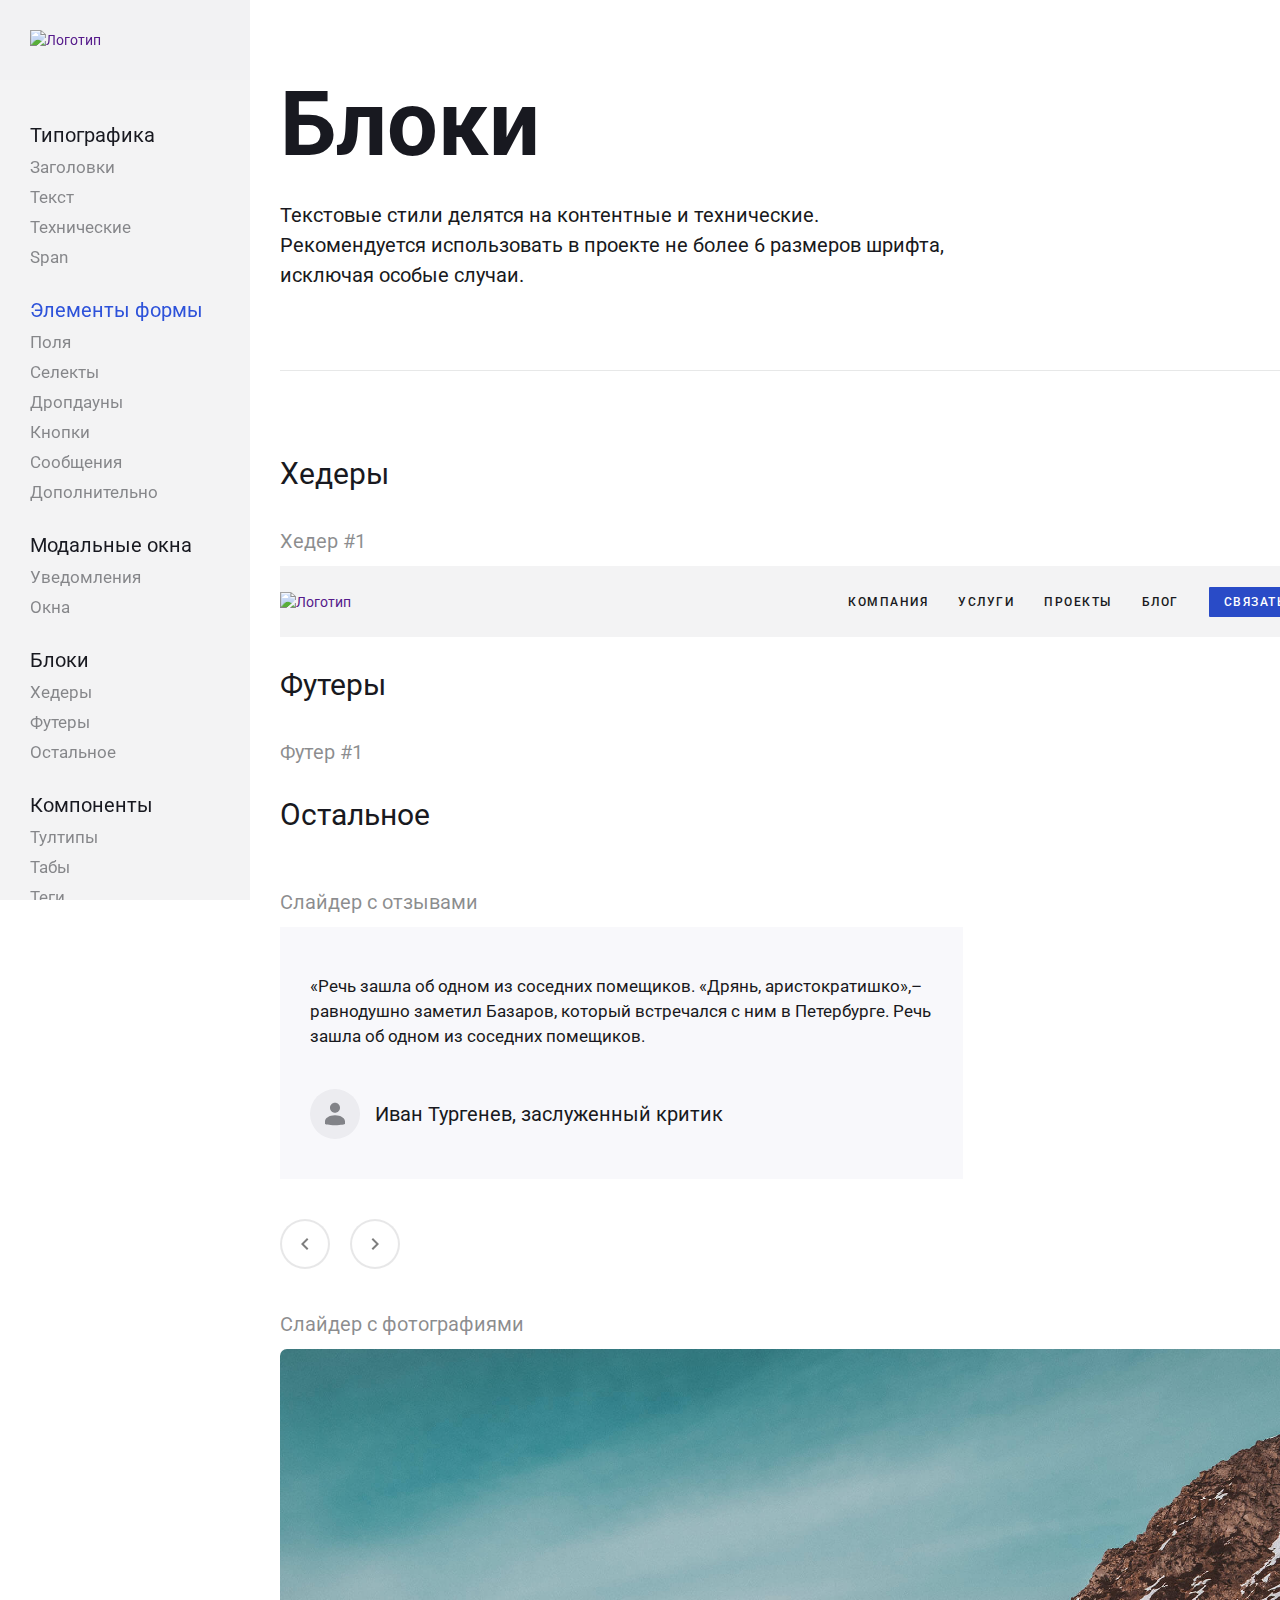
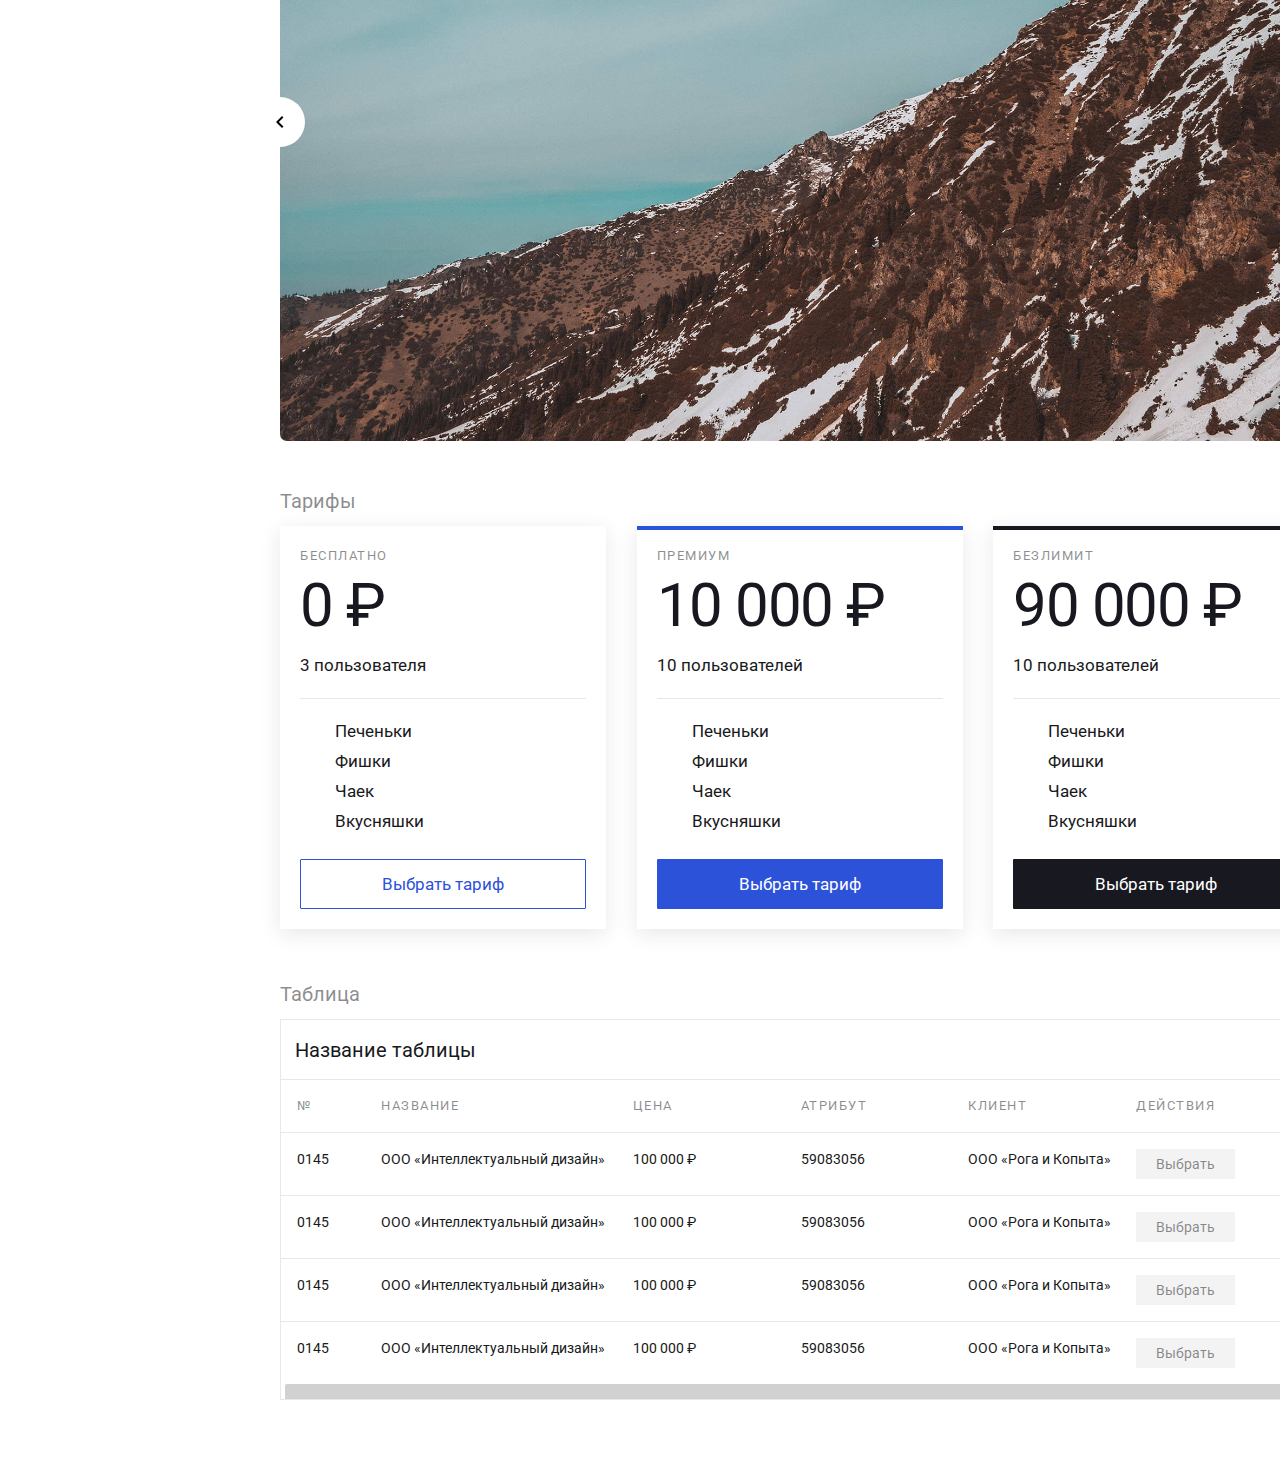
==== blocks.html @ d9ee52a2 "слайдер с фотографиями" ====
<!DOCTYPE html>
<html lang="en">

<head>
      <meta charset="UTF-8">
      <meta name="viewport" content="width=device-width, initial-scale=1.0">
      <meta http-equiv="X-UA-Compatible" content="ie=edge">
      <meta name="keywords" content="">
      <meta name="description" content="">
      <link rel="stylesheet" href="css/normalize.css">
      <link rel="stylesheet" href="css/style.css">
      <link href="https://fonts.googleapis.com/icon?family=Material+Icons" rel="stylesheet">
      <link href="https://fonts.googleapis.com/css?family=Roboto&display=swap" rel="stylesheet">
      <title>stride-design-system/fotm-elements</title>
</head>

<body>
      <div class="flex-container">
            <header class="header">
                  <nav class="header__navigation">
                        <a class="header__navigation-logo" href=""><img class="header__navigation-logo-image"
                                    src="img/blue-logo.svg" width="105" height="30" alt="Логотип"></a>
                        <ul class="header__navigation-menu">
                              <li><a class="header__navigation-menu-item" href="">Типографика</a>
                                    <ul class="header__navigation-list">
                                          <li><a class="header__navigation-item" href="">Заголовки</a></li>
                                          <li><a class="header__navigation-item" href="">Текст</a></li>
                                          <li><a class="header__navigation-item" href="">Технические</a></li>
                                          <li><a class="header__navigation-item" href="">Span</a></li>
                                    </ul>
                              </li>
                              <li><a class="header__navigation-menu-item--current" href="">Элементы формы</a>
                                    <ul class="header__navigation-list">
                                          <li><a class="header__navigation-item" href="">Поля</a></li>
                                          <li><a class="header__navigation-item" href="">Селекты</a></li>
                                          <li><a class="header__navigation-item" href="">Дропдауны</a></li>
                                          <li><a class="header__navigation-item" href="">Кнопки</a></li>
                                          <li><a class="header__navigation-item" href="">Сообщения</a></li>
                                          <li><a class="header__navigation-item" href="">Дополнительно</a></li>
                                    </ul>
                              </li>
                              <li><a class="header__navigation-menu-item" href="">Модальные окна</a>
                                    <ul class="header__navigation-list">
                                          <li><a class="header__navigation-item" href="">Уведомления</a></li>
                                          <li><a class="header__navigation-item" href="">Окна</a></li>
                                    </ul>
                              </li>
                              <li><a class="header__navigation-menu-item" href="">Блоки</a>
                                    <ul class="header__navigation-list">
                                          <li><a class="header__navigation-item" href="">Хедеры</a></li>
                                          <li><a class="header__navigation-item" href="">Футеры</a></li>
                                          <li><a class="header__navigation-item" href="">Остальное</a></li>
                                    </ul>
                              </li>
                              <li><a class="header__navigation-menu-item" href="">Компоненты</a>
                                    <ul class="header__navigation-list">
                                          <li><a class="header__navigation-item" href="">Тултипы</a></li>
                                          <li><a class="header__navigation-item" href="">Табы</a></li>
                                          <li><a class="header__navigation-item" href="">Теги</a></li>
                                          <li><a class="header__navigation-item" href="">Процесс-бары</a></li>
                                          <li><a class="header__navigation-item" href="">Карточки</a></li>
                                    </ul>
                              </li>
                              <li><a class="header__navigation-menu-item" href="">Иконки</a>
                                    <ul class="header__navigation-list">
                                          <li><a class="header__navigation-item" href="">Стандартный набор</a></li>
                                          <li><a class="header__navigation-item" href="">Социальные сети</a></li>
                                          <li><a class="header__navigation-item" href="">Флаги</a></li>
                                    </ul>
                              </li>
                        </ul>

                  </nav>
            </header>
            <main class="blocks__main">
                  <div class="blocks__main-container">
                        <header class="blocks__main-header">
                              <h1 class="blocks__header-headline">Блоки</h1>
                              <p class="blocks__header-subtitle">Текстовые стили делятся на контентные и технические.
                                    Рекомендуется использовать в проекте не более 6 размеров шрифта, исключая особые
                                    случаи.</p>
                        </header>
                        <section class="blocks__header">
                              <h2 class="blocks__headline">Хедеры</h2>
                              <h3 class="blocks__name">Хедер #1</h3>
                              <header class="blocks__header1-wrapper">
                                    <nav class="blocks__header1-navigation">
                                          <a class="header1-navigation__logo" href=""><img
                                                      class="header1-navigation__logo-image" src="img/blue-logo.svg"
                                                      width="105" height="30" alt="Логотип"></a>
                                          <ul class="header1-navigation__menu">
                                                <li class="header1-navigation__menu-item"><a href=""
                                                            class="header1-navigation__menu-link">компания</a></li>
                                                <li class="header1-navigation__menu-item"><a href=""
                                                            class="header1-navigation__menu-link">услуги</a></li>
                                                <li class="header1-navigation__menu-item"><a href=""
                                                            class="header1-navigation__menu-link">проекты</a></li>
                                                <li class="header1-navigation__menu-item"><a href=""
                                                            class="header1-navigation__menu-link">блог</a></li>
                                          </ul>
                                          <button type="button" value="contact"
                                                class="header1-navigation__menu-button">связаться</button>
                                    </nav>
                              </header>
                        </section>
                        <section class="blocks__footer">
                              <h2 class="blocks__headline">Футеры</h2>
                              <h3 class="blocks__name">Футер #1</h3>
                              <footer class="blocks__footer1-wrapper">
                              </footer>
                        </section>
                        <section class="blocks__more">
                              <h2 class="blocks__headline">Остальное</h2>
                              <section class="blocks__more-sliders">
                                    <h3 class="blocks__more-slider-name">Слайдер с отзывами</h3>
                                    <div class="more-slider__container">
                                          <div class="more-slider__wrapper">
                                                <div class="more-slider__slider1">
                                                      <p class="more-slider__slider1-text">«Речь зашла об одном из
                                                            соседних помещиков. «Дрянь,
                                                            аристократишко»,– равнодушно заметил Базаров, который
                                                            встречался с ним в Петербурге. Речь зашла об одном из
                                                            соседних помещиков.</p>
                                                      <div class="more-slider__slider1-autor"><img
                                                                  class="more-slider__slider1-autor-img"
                                                                  src="img/avatar-black.svg" width="50" height="50">
                                                            <p class="more-slider__slider1-autor-name">Иван Тургенев,
                                                                  заслуженный
                                                                  критик</p>
                                                      </div>

                                                </div>
                                                <div class="more-slider__slider2">
                                                      <p class="more-slider__slider1-text">«Речь зашла об одном из
                                                            соседних помещиков. «Дрянь,
                                                            аристократишко»,– равнодушно заметил Базаров, который
                                                            встречался с ним в Петербурге. Речь зашла об одном из
                                                            соседних помещиков.</p>
                                                      <div class="more-slider__slider1-autor"><img
                                                                  class="more-slider__slider1-autor-img"
                                                                  src="img/avatar-black.svg" width="50" height="50">
                                                            <p class="more-slider__slider1-autor-name">Иван Тургенев,
                                                                  заслуженный
                                                                  критик</p>
                                                      </div>

                                                </div>

                                          </div>
                                          <div class="more-slider__button-wrapper">
                                                <button class="more-slider__button-back" type="button"
                                                      value="button"><span class="visually-hidden">назад</span></button>
                                                <button class="more-slider__button-forward" type="button"
                                                      value="button"><span
                                                            class="visually-hidden">вперед</span></button>

                                          </div>

                                    </div>
                              </section>
                              <section class="blocks__more-photo">
                                    <h3 class="blocks__more-photo-name">Слайдер с фотографиями</h3>
                                    <div class="more-photo__wrapper">
                                          <div class="more-photo__slider1">
                                                <img src="img/unsplash.jpg" class="more-photo__slider1-img" width="1039"
                                                      height="692" alt="photo-one">

                                          </div>
                                          <div class="more-photo__slider2">
                                                <img src="img/unsplash2.jpg" class="more-photo__slider2-img"
                                                      width="1039" height="692" alt="photo-two">

                                          </div>
                                          <button class="more-photo__button-back" type="button" value="button"><span
                                                      class="visually-hidden">назад</span></button>
                                          <button class="more-photo__button-forward" type="button" value="button"><span
                                                      class="visually-hidden">вперед</span></button>

                                    </div>
                              </section>
                              <section class="blocks__more-tariff">
                                    <h3 class="blocks__more-tariff-name">Тарифы</h3>
                                    <div class="more-tariff__container">
                                          <div class="more-tariff__free">
                                                <div class="more-tariff__free-header">
                                                      <h4 class="more-tariff__free-headline">Бесплатно</h4>
                                                      <b class="more-tariff__free-price">0 ₽</b>
                                                      <p class="more-tariff__free-notice">3 пользователя</p>
                                                </div>
                                                <ul class="more-tariff__free-list">
                                                      <li class="more-tariff__free-list-item">Печеньки</li>
                                                      <li class="more-tariff__free-list-item">Фишки</li>
                                                      <li class="more-tariff__free-list-item">Чаек</li>
                                                      <li class="more-tariff__free-list-item">Вкусняшки</li>
                                                </ul>
                                                <button class="more-tariff__free-button">Выбрать тариф</button>
                                          </div>
                                          <div class="more-tariff__premium">
                                                <div class="more-tariff__premium-header">
                                                      <h4 class="more-tariff__premium-headline">Премиум</h4>
                                                      <b class="more-tariff__premium-price">10 000 ₽</b>
                                                      <p class="more-tariff__premium-notice">10 пользователей</p>
                                                </div>
                                                <ul class="more-tariff__premium-list">
                                                      <li class="more-tariff__premium-list-item">Печеньки</li>
                                                      <li class="more-tariff__premium-list-item">Фишки</li>
                                                      <li class="more-tariff__premium-list-item">Чаек</li>
                                                      <li class="more-tariff__premium-list-item">Вкусняшки</li>
                                                </ul>
                                                <button class="more-tariff__premium-button">Выбрать тариф</button>
                                          </div>
                                          <div class="more-tariff__unlimited">
                                                <div class="more-tariff__unlimited-header">
                                                      <h4 class="more-tariff__unlimited-headline">Безлимит</h4>
                                                      <b class="more-tariff__unlimited-price">90 000 ₽</b>
                                                      <p class="more-tariff__unlimited-notice">10 пользователей</p>
                                                </div>
                                                <ul class="more-tariff__unlimited-list">
                                                      <li class="more-tariff__unlimited-list-item">Печеньки</li>
                                                      <li class="more-tariff__unlimited-list-item">Фишки</li>
                                                      <li class="more-tariff__unlimited-list-item">Чаек</li>
                                                      <li class="more-tariff__unlimited-list-item">Вкусняшки</li>
                                                </ul>
                                                <button class="more-tariff__unlimited-button">Выбрать тариф</button>
                                          </div>
                                    </div>
                              </section>
                              <section class="blocks__more-table">
                                    <h3 class="blocks__more-table-name">Таблица</h3>
                                    <div class="more-table-wrapper">
                                          <table class="more-table">
                                                <caption class="more-table__name">Название таблицы</caption>
                                                <thead class="more-table__header">
                                                      <tr class="more-table__header-line">
                                                            <td class="more-table__header-td1">№</td>
                                                            <td class="more-table__header-td2">Название</td>
                                                            <td class="more-table__header-td3">Цена</td>
                                                            <td class="more-table__header-td4">Атрибут</td>
                                                            <td class="more-table__header-td5">Клиент</td>
                                                            <td class="more-table__header-td6">Действия</td>
                                                      </tr>
                                                </thead>
                                                <tbody class="more-table__body">
                                                      <tr class="more-table__line">
                                                            <td class="more-table__line-td1">0145</td>
                                                            <td class="more-table__line-td2">ООО «Интеллектуальный
                                                                  дизайн»
                                                            </td>
                                                            <td class="more-table__line-td3">100 000 ₽</td>
                                                            <td class="more-table__line-td4">59083056</td>
                                                            <td class="more-table__line-td5">ООО «Рога и Копыта»</td>
                                                            <td class="more-table__line-td6"><button
                                                                        class="more-table__line-button" type="submit"
                                                                        value="submit">Выбрать</button></td>
                                                      </tr>
                                                      <tr class="more-table__line">
                                                            <td class="more-table__line-td1">0145</td>
                                                            <td class="more-table__line-td2">ООО «Интеллектуальный
                                                                  дизайн»
                                                            </td>
                                                            <td class="more-table__line-td3">100 000 ₽</td>
                                                            <td class="more-table__line-td4">59083056</td>
                                                            <td class="more-table__line-td5">ООО «Рога и Копыта»</td>
                                                            <td class="more-table__line-td6"><button
                                                                        class="more-table__line-button" type="submit"
                                                                        value="submit">Выбрать</button></td>
                                                      </tr>
                                                      <tr class="more-table__line">
                                                            <td class="more-table__line-td1">0145</td>
                                                            <td class="more-table__line-td2">ООО «Интеллектуальный
                                                                  дизайн»
                                                            </td>
                                                            <td class="more-table__line-td3">100 000 ₽</td>
                                                            <td class="more-table__line-td4">59083056</td>
                                                            <td class="more-table__line-td5">ООО «Рога и Копыта»</td>
                                                            <td class="more-table__line-td6"><button
                                                                        class="more-table__line-button" type="submit"
                                                                        value="submit">Выбрать</button></td>
                                                      </tr>
                                                      <tr class="more-table__line">
                                                            <td class="more-table__line-td1">0145</td>
                                                            <td class="more-table__line-td2">ООО «Интеллектуальный
                                                                  дизайн»
                                                            </td>
                                                            <td class="more-table__line-td3">100 000 ₽</td>
                                                            <td class="more-table__line-td4">59083056</td>
                                                            <td class="more-table__line-td5">ООО «Рога и Копыта»</td>
                                                            <td class="more-table__line-td6"><button
                                                                        class="more-table__line-button" type="submit"
                                                                        value="submit">Выбрать</button></td>
                                                      </tr>
                                                </tbody>
                                          </table>
                                          <div class="more-table__line-grey"></div>
                                    </div>
                              </section>
                        </section>
                  </div>
            </main>
      </div>
</body>

</html>
---- css/style.css ----
@charset "UTF-8";
/* ====================
Переменные шрифтов в SCSS
*/
body {
  font-family: Roboto, sans-serif;
  color: #181920;
  font-size: 14px;
  line-height: 20px;
  padding: 0;
  margin: 0;
}

a {
  text-decoration: none;
}

img {
  max-width: 100%;
  height: auto;
}

button {
  padding: 0;
  border: none;
  font: inherit;
  color: inherit;
  background-color: transparent;
  cursor: pointer;
}

ul {
  list-style: none;
  padding: 0;
  margin: 0;
}

.visually-hidden:not(:focus):not(:active),
input[type=checkbox].visually-hidden,
input[type=radio].visually-hidden {
  position: absolute;
  width: 1px;
  height: 1px;
  margin: -1px;
  border: 0;
  padding: 0;
  white-space: nowrap;
  clip-path: inset(100%);
  clip: rect(0 0 0 0);
  overflow: hidden;
}

.flex-container {
  position: relative;
  display: flex;
  margin: 0;
  padding: 0;
  min-height: 100vh;
}

.header {
  position: fixed;
  margin: 0;
  padding: 0;
  height: 100vh;
  overflow: auto;
  overflow-x: hidden;
  z-index: 10;
}

.header__navigation {
  position: relative;
  box-sizing: border-box;
  width: 250px;
  margin: 0;
  padding: 0;
  background-color: rgba(242, 242, 243, 0.9);
}

.header__navigation-logo {
  position: fixed;
  box-sizing: border-box;
  z-index: 1;
  width: 250px;
  padding: 30px;
  background-color: rgba(242, 242, 243, 0.9);
}

.header__navigation-menu {
  padding: 120px 30px 30px;
  margin: 0;
  display: flex;
  flex-direction: column;
}

.header__navigation-menu-item {
  display: block;
  font-size: 20px;
  line-height: 30px;
  color: #181920;
}

.header__navigation-menu-item:hover {
  color: rgba(24, 25, 32, 0.75);
}

.header__navigation-menu-item:focus {
  color: #2d52da;
}

.header__navigation-menu-item--current {
  display: block;
  font-size: 20px;
  line-height: 30px;
  color: #2d52da;
}

.header__navigation-list {
  display: flex;
  flex-direction: column;
  margin-bottom: 20px;
  margin-top: 5px;
}

.header__navigation-item {
  display: block;
  font-size: 17px;
  line-height: 25px;
  margin-bottom: 5px;
  color: rgba(24, 25, 32, 0.5);
}

.header__navigation-item:hover,
.header__navigation-item:focus {
  color: rgba(24, 25, 32, 0.3);
}

.typography__main {
  width: 100%;
  position: relative;
  margin-left: 250px;
  padding: 80px 30px;
}

.typography__main-container {
  width: 1039px;
  margin: 0 auto;
  padding: 0;
}

.typography__main-header {
  display: flex;
  flex-direction: column;
  padding: 0;
  padding-bottom: 80px;
  margin-bottom: 80px;
  border-bottom: 1px solid rgba(24, 25, 32, 0.1);
}

.typography__header-headline {
  padding: 0;
  margin: 0;
  width: 683px;
  font-size: 90px;
  line-height: 90px;
  font-weight: 700;
  margin-bottom: 30px;
}

.typography__header-subtitle {
  width: 683px;
  font-size: 20px;
  line-height: 30px;
  margin: 0;
  padding: 0;
}

.typography__tittle-style {
  margin-bottom: 40px;
}

.typography__tittle-style-table {
  display: flex;
  flex-direction: column;
}

.typography__tittle-style-headline {
  align-self: flex-start;
  box-sizing: border-box;
  padding: 0 15px;
  font-size: 30px;
  line-height: 45px;
  font-weight: 400;
  margin-bottom: 30px;
}

.typography__tittle-style-h1 {
  box-sizing: border-box;
  min-height: 90px;
  margin-bottom: 20px;
  display: flex;
  justify-content: space-between;
}

.typography__tittle-style-h2 {
  box-sizing: border-box;
  min-height: 90px;
  margin-bottom: 20px;
  display: flex;
  justify-content: space-between;
}

.typography__tittle-style-h3 {
  box-sizing: border-box;
  min-height: 90px;
  margin-bottom: 20px;
  display: flex;
  justify-content: space-between;
}

.typography__tittle-style-name {
  box-sizing: border-box;
  width: 356px;
  padding: 0 15px;
  font-size: 20px;
  line-height: 30px;
  color: rgba(24, 25, 32, 0.5);
}

.typography__tittle-h1 {
  box-sizing: border-box;
  width: 713px;
  padding: 0 15px;
  font-size: 90px;
  line-height: 90px;
  letter-spacing: -2px;
  font-weight: 700;
}

.typography__tittle-h2 {
  box-sizing: border-box;
  width: 713px;
  padding: 0 15px;
  font-size: 60px;
  line-height: 60px;
  letter-spacing: -1.5px;
  font-weight: 400;
}

.typography__tittle-h3 {
  box-sizing: border-box;
  width: 713px;
  padding: 0 15px;
  display: flex;
  flex-direction: column;
  font-size: 30px;
  line-height: 45px;
  font-weight: 400;
}

.typography__text-style {
  margin-bottom: 40px;
}

.typography__text-style-table {
  display: flex;
  flex-direction: column;
}

.typography__text-style-headline {
  align-self: flex-start;
  box-sizing: border-box;
  padding: 0 15px;
  font-size: 30px;
  line-height: 45px;
  font-weight: 400;
  margin-bottom: 30px;
}

.typography__text-style-subtitle {
  box-sizing: border-box;
  min-height: 90px;
  margin-bottom: 20px;
  display: flex;
  justify-content: space-between;
}

.typography__text-style-paragraph {
  box-sizing: border-box;
  min-height: 90px;
  margin-bottom: 20px;
  display: flex;
  justify-content: space-between;
}

.typography__text-style-name {
  box-sizing: border-box;
  width: 356px;
  padding: 0 15px;
  font-size: 20px;
  line-height: 30px;
  color: rgba(24, 25, 32, 0.5);
}

.typography__text-subtitle {
  box-sizing: border-box;
  width: 713px;
  padding: 0 15px;
  font-size: 20px;
  line-height: 30px;
  color: #181920;
}

.typography__text-paragraph {
  box-sizing: border-box;
  width: 713px;
  padding: 0 15px;
  font-size: 17px;
  line-height: 25px;
  color: #181920;
}

.typography__tech-style {
  margin-bottom: 40px;
}

.typography__tech-style-table {
  display: flex;
  flex-direction: column;
}

.typography__tech-style-headline {
  align-self: flex-start;
  box-sizing: border-box;
  padding: 0 15px;
  font-size: 30px;
  line-height: 45px;
  font-weight: 400;
  margin-bottom: 30px;
}

.typography__tech-style-link {
  box-sizing: border-box;
  min-height: 40px;
  margin-bottom: 20px;
  display: flex;
  justify-content: space-between;
}

.typography__tech-style-auxiliary {
  box-sizing: border-box;
  min-height: 40px;
  margin-bottom: 20px;
  display: flex;
  justify-content: space-between;
}

.typography__tech-style-label {
  box-sizing: border-box;
  min-height: 40px;
  margin-bottom: 20px;
  display: flex;
  justify-content: space-between;
}

.typography__tech-style-name {
  box-sizing: border-box;
  width: 356px;
  padding: 0 15px;
  font-size: 20px;
  line-height: 30px;
  color: rgba(24, 25, 32, 0.5);
}

.typography__tech-link {
  box-sizing: border-box;
  width: 713px;
  padding: 0 15px;
}

.typography__tech-link-a {
  transition: all 0.1s ease;
  color: #2d52da;
  font-size: 20px;
  line-height: 30px;
}

.typography__tech-link-a:hover,
.typography__tech-link-a:focus {
  color: rgba(45, 82, 218, 0.75);
}

.typography__tech-auxiliary {
  box-sizing: border-box;
  width: 713px;
  padding: 0 15px;
  color: rgba(24, 25, 32, 0.5);
  font-size: 14px;
  line-height: 20px;
}

.typography__tech-label {
  box-sizing: border-box;
  width: 713px;
  padding: 0 15px;
  color: rgba(24, 25, 32, 0.5);
  font-size: 13px;
  letter-spacing: 1.5px;
  text-transform: uppercase;
}

.typography__span-style-table {
  display: flex;
  flex-direction: column;
}

.typography__span-style-headline {
  align-self: flex-start;
  box-sizing: border-box;
  padding: 0 15px;
  font-size: 30px;
  line-height: 45px;
  font-weight: 400;
  margin-bottom: 30px;
}

.typography__span-style-marker {
  box-sizing: border-box;
  min-height: 60px;
  margin-bottom: 20px;
  display: flex;
  justify-content: space-between;
}

.typography__span-style-link {
  box-sizing: border-box;
  min-height: 60px;
  margin-bottom: 20px;
  display: flex;
  justify-content: space-between;
}

.typography__span-style-name {
  box-sizing: border-box;
  width: 356px;
  padding: 0 15px;
  font-size: 20px;
  line-height: 30px;
  color: rgba(24, 25, 32, 0.5);
}

.typography__span-marker {
  box-sizing: border-box;
  width: 713px;
  padding: 0 15px;
  font-size: 20px;
  line-height: 30px;
  color: #181920;
}

.typography__span-uppercase {
  letter-spacing: 2px;
}

.typography__span-link {
  box-sizing: border-box;
  width: 713px;
  padding: 0 15px;
  font-size: 20px;
  line-height: 30px;
  color: #181920;
}

.typography__span-link-a {
  transition: all 0.1s ease;
  color: #2d52da;
  font-size: 20px;
  line-height: 30px;
}

.typography__span-link-a:hover,
.typography__span-link-a:focus {
  color: rgba(45, 82, 218, 0.75);
}

.form-elements__main {
  width: 100%;
  box-sizing: border-box;
  position: relative;
  margin-left: 250px;
  padding: 80px 30px;
}

.form-elements__main-container {
  width: 1039px;
  margin: 0 auto;
  padding: 0;
}

.form-elements__main-header {
  display: flex;
  flex-direction: column;
  padding: 0;
  padding-bottom: 80px;
  margin-bottom: 80px;
  border-bottom: 1px solid rgba(24, 25, 32, 0.1);
}

.form-elements__header-headline {
  padding: 0;
  margin: 0;
  width: 683px;
  font-size: 90px;
  line-height: 90px;
  font-weight: 700;
  margin-bottom: 30px;
}

.form-elements__header-subtitle {
  width: 683px;
  font-size: 20px;
  line-height: 30px;
  margin: 0;
  padding: 0;
}

.form-elements__field-style {
  margin-bottom: 40px;
}

.form-elements__field-style-table {
  display: flex;
  flex-direction: column;
}

.form-elements__field-style-headline {
  align-self: flex-start;
  box-sizing: border-box;
  font-size: 30px;
  line-height: 45px;
  font-weight: 400;
  margin-bottom: 30px;
}

.form-elements__field-style-ordinary {
  box-sizing: border-box;
  min-height: 100px;
  margin-bottom: 20px;
  display: flex;
  justify-content: space-between;
}

.form-elements__field-style-error {
  box-sizing: border-box;
  min-height: 100px;
  margin-bottom: 20px;
  padding-bottom: 15px;
  display: flex;
  justify-content: space-between;
}

.form-elements__field-style-warning {
  box-sizing: border-box;
  min-height: 100px;
  margin-bottom: 20px;
  padding-bottom: 15px;
  display: flex;
  justify-content: space-between;
}

.form-elements__field-style-success {
  box-sizing: border-box;
  min-height: 100px;
  margin-bottom: 20px;
  padding-bottom: 15px;
  display: flex;
  justify-content: space-between;
}

.form-elements__field-style-blocked {
  box-sizing: border-box;
  min-height: 100px;
  margin-bottom: 20px;
  display: flex;
  justify-content: space-between;
}

.form-elements__field-style-icon {
  box-sizing: border-box;
  min-height: 100px;
  margin-bottom: 20px;
  display: flex;
  justify-content: space-between;
}

.form-elements__field-style-text {
  box-sizing: border-box;
  min-height: 100px;
  margin-bottom: 20px;
  padding-bottom: 15px;
  display: flex;
  justify-content: space-between;
}

.form-elements__field-style-button {
  box-sizing: border-box;
  min-height: 100px;
  margin-bottom: 20px;
  display: flex;
  justify-content: space-between;
}

.form-elements__field-style-name {
  box-sizing: border-box;
  width: 326px;
  font-size: 20px;
  line-height: 30px;
  color: rgba(24, 25, 32, 0.5);
}

.form-elements__field-ordinary {
  width: 326px;
  box-sizing: border-box;
  display: flex;
  flex-direction: column;
}

.form-elements__field-error {
  width: 326px;
  box-sizing: border-box;
}

.form-elements__field-blocked {
  width: 326px;
  box-sizing: border-box;
}

.form-elements__field-icon {
  width: 326px;
  box-sizing: border-box;
}

.form-elements__field-button {
  width: 326px;
  box-sizing: border-box;
}

.form-elements__field-text {
  width: 326px;
  box-sizing: border-box;
}

.form-elements__field-ordinary-label {
  color: rgba(24, 25, 32, 0.5);
  font-size: 13px;
  letter-spacing: 1.5px;
  text-transform: uppercase;
  margin-bottom: 10px;
}

.form-elements__field-ordinary-input1 {
  box-sizing: border-box;
  border-color: rgba(24, 25, 32, 0.1);
  margin-bottom: 10px;
  padding: 9px 14px;
  border-style: solid;
  border-width: 1px;
  transition: all 0.1s ease-in-out;
  cursor: text;
  height: 50px;
  border-radius: 1px;
  font-size: 17px;
  line-height: 25px;
}

.form-elements__field-ordinary-input2 {
  box-sizing: border-box;
  border: none;
  border-bottom: 1px solid rgba(24, 25, 32, 0.1);
  margin-bottom: 10px;
  padding: 9px 0;
  transition: all 0.1s ease-in-out;
  cursor: text;
  height: 50px;
  border-radius: 1px;
  font-size: 17px;
  line-height: 25px;
}

.form-elements__field-ordinary-input1:hover {
  border-color: rgba(24, 25, 32, 0.2);
}

.form-elements__field-ordinary-input2:hover {
  border-color: rgba(24, 25, 32, 0.2);
}

.form-elements__field-ordinary-input1:focus {
  outline: none;
  padding-bottom: 8px;
  border-color: rgba(24, 25, 32, 0.2);
  border-bottom-color: #2d52da;
  border-bottom-width: 2px;
}

.form-elements__field-ordinary-input2:focus {
  outline: none;
  padding-bottom: 8px;
  border-color: rgba(24, 25, 32, 0.2);
  border-bottom-color: #2d52da;
  border-bottom-width: 2px;
}

.form-elements__field-success {
  width: 326px;
  box-sizing: border-box;
  display: flex;
  flex-direction: column;
}

.form-elements__field-success-label {
  color: rgba(24, 25, 32, 0.5);
  font-size: 13px;
  letter-spacing: 1.5px;
  text-transform: uppercase;
  margin-bottom: 10px;
}

.form-elements__field-success-input1 {
  box-sizing: border-box;
  border-color: #0f995e;
  margin-bottom: 10px;
  padding: 9px 14px;
  border-style: solid;
  border-width: 1px;
  transition: all 0.1s ease-in-out;
  cursor: text;
  height: 50px;
  border-radius: 1px;
  font-size: 17px;
  line-height: 25px;
}

.form-elements__field-success-input2 {
  box-sizing: border-box;
  border: none;
  border-bottom: 1px solid #0f995e;
  margin-bottom: 10px;
  padding: 9px 0;
  transition: all 0.1s ease-in-out;
  cursor: text;
  height: 50px;
  border-radius: 1px;
  font-size: 17px;
  line-height: 25px;
}

.form-elements__field-success-input1:focus {
  outline: none;
  padding-bottom: 8px;
  border-color: #0f995e;
  border-bottom-color: #0f995e;
  border-bottom-width: 2px;
}

.form-elements__field-success-input2:focus {
  outline: none;
  padding-bottom: 8px;
  border-color: #0f995e;
  border-bottom-color: #0f995e;
  border-bottom-width: 2px;
}

.form-elements__field-success-text {
  font-size: 14px;
  line-height: 20px;
  color: #0f995e;
}

.form-elements__field-warning {
  width: 326px;
  box-sizing: border-box;
  display: flex;
  flex-direction: column;
}

.form-elements__field-warning-label {
  color: rgba(24, 25, 32, 0.5);
  font-size: 13px;
  letter-spacing: 1.5px;
  text-transform: uppercase;
  margin-bottom: 10px;
}

.form-elements__field-warning-input1 {
  box-sizing: border-box;
  border-color: #f8b52b;
  margin-bottom: 10px;
  padding: 9px 14px;
  border-style: solid;
  border-width: 1px;
  transition: all 0.1s ease-in-out;
  cursor: text;
  height: 50px;
  border-radius: 1px;
  font-size: 17px;
  line-height: 25px;
}

.form-elements__field-warning-input2 {
  box-sizing: border-box;
  border: none;
  border-bottom: 1px solid #f8b52b;
  margin-bottom: 10px;
  padding: 9px 0;
  transition: all 0.1s ease-in-out;
  cursor: text;
  height: 50px;
  border-radius: 1px;
  font-size: 17px;
  line-height: 25px;
}

.form-elements__field-warning-input1:focus {
  outline: none;
  padding-bottom: 8px;
  border-color: #f8b52b;
  border-bottom-color: #f8b52b;
  border-bottom-width: 2px;
}

.form-elements__field-warning-input2:focus {
  outline: none;
  padding-bottom: 8px;
  border-color: #f8b52b;
  border-bottom-color: #f8b52b;
  border-bottom-width: 2px;
}

.form-elements__field-warning-text {
  font-size: 14px;
  line-height: 20px;
  color: #f8b52b;
}

.form-elements__field-error {
  width: 326px;
  box-sizing: border-box;
  display: flex;
  flex-direction: column;
}

.form-elements__field-error-label {
  color: rgba(24, 25, 32, 0.5);
  font-size: 13px;
  letter-spacing: 1.5px;
  text-transform: uppercase;
  margin-bottom: 10px;
}

.form-elements__field-error-input1 {
  box-sizing: border-box;
  border-color: #ea4d47;
  margin-bottom: 10px;
  padding: 9px 14px;
  border-style: solid;
  border-width: 1px;
  transition: all 0.1s ease-in-out;
  cursor: text;
  height: 50px;
  border-radius: 1px;
  font-size: 17px;
  line-height: 25px;
}

.form-elements__field-error-input2 {
  box-sizing: border-box;
  border: none;
  border-bottom: 1px solid #ea4d47;
  margin-bottom: 10px;
  padding: 9px 0;
  transition: all 0.1s ease-in-out;
  cursor: text;
  height: 50px;
  border-radius: 1px;
  font-size: 17px;
  line-height: 25px;
}

.form-elements__field-error-input1:focus {
  outline: none;
  padding-bottom: 8px;
  border-color: #ea4d47;
  border-bottom-color: #ea4d47;
  border-bottom-width: 2px;
}

.form-elements__field-error-input2:focus {
  outline: none;
  padding-bottom: 8px;
  border-color: #ea4d47;
  border-bottom-color: #ea4d47;
  border-bottom-width: 2px;
}

.form-elements__field-error-text {
  font-size: 14px;
  line-height: 20px;
  color: #ea4d47;
}

.form-elements__field-blocked {
  width: 326px;
  box-sizing: border-box;
  display: flex;
  flex-direction: column;
}

.form-elements__field-blocked-label {
  color: rgba(24, 25, 32, 0.5);
  font-size: 13px;
  letter-spacing: 1.5px;
  text-transform: uppercase;
  margin-bottom: 10px;
}

.form-elements__field-blocked-input1 {
  box-sizing: border-box;
  border-color: rgba(24, 25, 32, 0.1);
  margin-bottom: 10px;
  padding: 9px 14px;
  border-style: solid;
  border-width: 1px;
  transition: all 0.1s ease-in-out;
  cursor: text;
  height: 50px;
  border-radius: 1px;
  font-size: 17px;
  line-height: 25px;
}

.form-elements__field-blocked-input1:disabled {
  opacity: 0.5;
  cursor: not-allowed;
  background-color: #ffffff;
}

.form-elements__field-blocked-input2:disabled {
  opacity: 0.5;
  cursor: not-allowed;
  background-color: #ffffff;
}

.form-elements__field-blocked-input2 {
  box-sizing: border-box;
  border: none;
  border-bottom: 1px solid rgba(24, 25, 32, 0.1);
  margin-bottom: 10px;
  padding: 9px 0;
  transition: all 0.1s ease-in-out;
  cursor: text;
  height: 50px;
  border-radius: 1px;
  font-size: 17px;
  line-height: 25px;
}

.form-elements__field-icon {
  width: 326px;
  box-sizing: border-box;
  display: flex;
  flex-direction: column;
}

.form-elements__field-icon-label {
  color: rgba(24, 25, 32, 0.5);
  font-size: 13px;
  letter-spacing: 1.5px;
  text-transform: uppercase;
  margin-bottom: 10px;
}

.form-elements__field-icon-input1 {
  box-sizing: border-box;
  border-color: rgba(24, 25, 32, 0.1);
  margin-bottom: 10px;
  padding: 9px 14px;
  padding-right: 40px;
  border-style: solid;
  border-width: 1px;
  transition: all 0.1s ease-in-out;
  cursor: text;
  height: 50px;
  border-radius: 1px;
  font-size: 17px;
  line-height: 25px;
  background-image: url(../img/mail-blue.svg);
  background-position: top 10px right 10px;
  background-size: 30px;
  background-repeat: no-repeat;
}

.form-elements__field-icon-input2 {
  box-sizing: border-box;
  border: none;
  border-bottom: 1px solid rgba(24, 25, 32, 0.1);
  padding: 10px 40px 9px 0;
  transition: all 0.1s ease-in-out;
  cursor: text;
  height: 50px;
  border-radius: 1px;
  font-size: 17px;
  line-height: 25px;
  background-image: url(../img/mail-blue.svg);
  background-position: top 10px right 10px;
  background-size: 30px;
  background-repeat: no-repeat;
}

.form-elements__field-icon-input1:hover {
  border-color: rgba(24, 25, 32, 0.2);
}

.form-elements__field-icon-input2:hover {
  border-color: rgba(24, 25, 32, 0.2);
}

.form-elements__field-icon-input1:focus {
  outline: none;
  border-color: rgba(24, 25, 32, 0.2);
  border-bottom: 2px solid #2d52da;
}

.form-elements__field-icon-input2:focus {
  outline: none;
  border-color: #2d52da;
  border-width: 2px;
}

.form-elements__field-button {
  position: relative;
  width: 326px;
  box-sizing: border-box;
  display: flex;
  flex-direction: column;
}

.form-elements__field-button-label {
  color: rgba(24, 25, 32, 0.5);
  font-size: 13px;
  letter-spacing: 1.5px;
  text-transform: uppercase;
  margin-bottom: 10px;
}

.form-elements__field-button-input1 {
  position: relative;
  box-sizing: border-box;
  border-color: rgba(24, 25, 32, 0.1);
  margin-bottom: 10px;
  padding: 9px 69px 9px 14px;
  border-style: solid;
  border-width: 1px;
  transition: all 0.1s ease-in-out;
  cursor: text;
  height: 50px;
  border-radius: 1px;
  font-size: 17px;
  line-height: 25px;
}

.form-elements__input1-button {
  position: absolute;
  right: 0;
  bottom: 10px;
  height: 30px;
  width: 52px;
  padding-top: 5px;
  padding-bottom: 5px;
  margin: 10px;
  border: none;
  font-family: Pragmatica, sans-serif;
  font-size: 13px;
  line-height: 20px;
  font-weight: 500;
  color: #fff;
  letter-spacing: 1.5px;
  text-transform: uppercase;
  border-radius: 100px;
  align-items: center;
  background-color: #2d52da;
  transition: all 0.1s ease-in-out;
  cursor: pointer;
}

.form-elements__input1-button:hover {
  background-color: #294bc7;
}

.form-elements__field-button-input2 {
  box-sizing: border-box;
  border: none;
  border-bottom: 1px solid rgba(24, 25, 32, 0.1);
  margin-bottom: 10px;
  padding: 9px 69px 9px 0;
  transition: all 0.1s ease-in-out;
  cursor: text;
  height: 50px;
  border-radius: 1px;
  font-size: 17px;
  line-height: 25px;
}

.form-elements__input2-button {
  position: absolute;
  right: 0;
  bottom: 10px;
  height: 30px;
  width: 52px;
  padding-top: 5px;
  padding-bottom: 5px;
  margin: 10px;
  border: none;
  font-family: Pragmatica, sans-serif;
  font-size: 13px;
  line-height: 20px;
  font-weight: 500;
  color: #fff;
  letter-spacing: 1.5px;
  text-transform: uppercase;
  border-radius: 100px;
  align-items: center;
  background-color: #2d52da;
  transition: all 0.1s ease-in-out;
  cursor: pointer;
}

.form-elements__input2-button:hover {
  background-color: #294bc7;
}

.form-elements__field-button-input1:hover {
  border-color: rgba(24, 25, 32, 0.2);
}

.form-elements__field-button-input2:hover {
  border-color: rgba(24, 25, 32, 0.2);
}

.form-elements__field-button-input1:focus {
  outline: none;
  padding-bottom: 8px;
  border-color: rgba(24, 25, 32, 0.2);
  border-bottom-color: #2d52da;
  border-bottom-width: 2px;
}

.form-elements__field-button-input2:focus {
  outline: none;
  padding-bottom: 8px;
  border-color: rgba(24, 25, 32, 0.2);
  border-bottom-color: #2d52da;
  border-bottom-width: 2px;
}

.form-elements__field-text {
  width: 326px;
  box-sizing: border-box;
  display: flex;
  flex-direction: column;
}

.form-elements__field-text-wrapper {
  display: flex;
  justify-content: space-between;
  padding: 0;
  margin: 0;
}

.form-elements__field-text-label {
  color: rgba(24, 25, 32, 0.5);
  font-size: 13px;
  letter-spacing: 1.5px;
  text-transform: uppercase;
  margin-bottom: 10px;
}

.form-elements__field-text-min {
  font-size: 14px;
  line-height: 20px;
  color: rgba(24, 25, 32, 0.5);
}

.form-elements__field-text-textarea1 {
  box-sizing: border-box;
  border-color: rgba(24, 25, 32, 0.1);
  margin-bottom: 10px;
  padding: 9px 14px;
  border-style: solid;
  border-width: 1px;
  transition: all 0.1s ease-in-out;
  cursor: text;
  min-height: 100px;
  border-radius: 1px;
  font-size: 17px;
  line-height: 25px;
}

.form-elements__field-text-textarea2 {
  box-sizing: border-box;
  border: none;
  border-bottom: 1px solid rgba(24, 25, 32, 0.1);
  margin-bottom: 10px;
  padding: 9px 0;
  transition: all 0.1s ease-in-out;
  cursor: text;
  min-height: 100px;
  border-radius: 1px;
  font-size: 17px;
  line-height: 25px;
}

.form-elements__field-text-textarea1:hover {
  border-color: rgba(24, 25, 32, 0.2);
}

.form-elements__field-text-textarea2:hover {
  border-color: rgba(24, 25, 32, 0.2);
}

.form-elements__field-text-textarea1:focus {
  outline: none;
  padding-bottom: 8px;
  border-color: rgba(24, 25, 32, 0.2);
  border-bottom-color: #2d52da;
  border-bottom-width: 2px;
}

.form-elements__field-text-textarea2:focus {
  outline: none;
  padding-bottom: 8px;
  border-color: rgba(24, 25, 32, 0.2);
  border-bottom-color: #2d52da;
  border-bottom-width: 2px;
}

.form-elements__field-text-text {
  position: relative;
  padding-left: 25px;
  font-size: 14px;
  line-height: 20px;
  color: rgba(24, 25, 32, 0.5);
}

.form-elements__field-text-text::after {
  content: "";
  position: absolute;
  top: 0;
  left: 0;
  width: 20px;
  height: 20px;
  background-image: url(../img/report.svg);
  background-size: 20px;
  opacity: 0.3;
}

.form-elements__select-style {
  margin-bottom: 40px;
}

.form-elements__select-style-table {
  display: flex;
  flex-direction: column;
}

.form-elements__select-style-headline {
  align-self: flex-start;
  box-sizing: border-box;
  font-size: 30px;
  line-height: 45px;
  font-weight: 400;
  margin-bottom: 30px;
}

.form-elements__select-style-ordinary {
  box-sizing: border-box;
  min-height: 100px;
  margin-bottom: 20px;
  display: flex;
  justify-content: space-between;
}

.form-elements__select-style-icon {
  box-sizing: border-box;
  min-height: 100px;
  margin-bottom: 20px;
  display: flex;
  justify-content: space-between;
}

.form-elements__select-style-blocked {
  box-sizing: border-box;
  min-height: 100px;
  margin-bottom: 20px;
  display: flex;
  justify-content: space-between;
}

.form-elements__select-style-name {
  box-sizing: border-box;
  width: 326px;
  font-size: 20px;
  line-height: 30px;
  color: rgba(24, 25, 32, 0.5);
}

.form-elements__select-ordinary {
  width: 326px;
  box-sizing: border-box;
  display: flex;
  flex-direction: column;
}

.form-elements__select-icon {
  width: 326px;
  box-sizing: border-box;
  display: flex;
  flex-direction: column;
}

.form-elements__select-blocked {
  width: 326px;
  box-sizing: border-box;
  display: flex;
  flex-direction: column;
}

.form-elements__select-ordinary-label {
  color: rgba(24, 25, 32, 0.5);
  font-size: 13px;
  letter-spacing: 1.5px;
  text-transform: uppercase;
  margin-bottom: 10px;
}

.form-elements__select-icon-label {
  color: rgba(24, 25, 32, 0.5);
  font-size: 13px;
  letter-spacing: 1.5px;
  text-transform: uppercase;
  margin-bottom: 10px;
}

.form-elements__select-blocked-label {
  color: rgba(24, 25, 32, 0.5);
  font-size: 13px;
  letter-spacing: 1.5px;
  text-transform: uppercase;
  margin-bottom: 10px;
}

.form-elements__field-ordinary-select1 {
  height: 50px;
  margin-bottom: 10px;
  border-style: solid;
  border-color: rgba(24, 25, 32, 0.1);
  transition: all 0.1s ease-in-out;
  cursor: pointer;
  padding: 9px 50px 9px 15px;
  font-size: 17px;
  line-height: 25px;
  background: url(../img/keyboard.svg) top 50% right 10px no-repeat;
  -webkit-appearance: none;
  -moz-appearance: none;
  appearance: none;
}

.form-elements__field-ordinary-select2 {
  height: 50px;
  margin-bottom: 10px;
  border-style: solid;
  border-color: rgba(24, 25, 32, 0.1);
  transition: all 0.1s ease-in-out;
  cursor: pointer;
  padding: 9px 50px 9px 15px;
  font-size: 17px;
  line-height: 25px;
  background: url(../img/keyboard.svg) top 50% right 10px no-repeat;
  -webkit-appearance: none;
  -moz-appearance: none;
  appearance: none;
}

.form-elements__field-ordinary-select1:hover {
  border-color: rgba(24, 25, 32, 0.2);
}

.form-elements__field-ordinary-select2:hover {
  border-color: rgba(24, 25, 32, 0.2);
}

.form-elements__field-icon-select1 {
  height: 50px;
  margin-bottom: 10px;
  border-style: solid;
  border-color: rgba(24, 25, 32, 0.1);
  transition: all 0.1s ease-in-out;
  cursor: pointer;
  padding: 9px 50px 9px 50px;
  font-size: 17px;
  line-height: 25px;
  background: url(../img/mail-blue.svg) top 10px left 10px no-repeat, url(../img/keyboard.svg) top 50% right 10px no-repeat;
  -webkit-appearance: none;
  -moz-appearance: none;
  appearance: none;
}

.form-elements__field-icon-select2 {
  height: 50px;
  margin-bottom: 10px;
  border-style: solid;
  border-color: rgba(24, 25, 32, 0.1);
  transition: all 0.1s ease-in-out;
  cursor: pointer;
  padding: 9px 50px 9px 50px;
  font-size: 17px;
  line-height: 25px;
  background: url(../img/mail-blue.svg) top 10px left 10px no-repeat, url(../img/keyboard.svg) top 50% right 10px no-repeat;
  -webkit-appearance: none;
  -moz-appearance: none;
  appearance: none;
}

.form-elements__field-icon-select1:hover {
  border-color: rgba(24, 25, 32, 0.2);
}

.form-elements__field-icon-select2:hover {
  border-color: rgba(24, 25, 32, 0.2);
}

.form-elements__field-blocked-select1 {
  height: 50px;
  margin-bottom: 10px;
  border-style: solid;
  border-color: rgba(24, 25, 32, 0.1);
  transition: all 0.1s ease-in-out;
  cursor: pointer;
  padding: 9px 50px 9px 15px;
  font-size: 17px;
  line-height: 25px;
  background: url(../img/keyboard.svg) top 50% right 10px no-repeat;
  -webkit-appearance: none;
  -moz-appearance: none;
  appearance: none;
}

.form-elements__field-blocked-select2 {
  height: 50px;
  margin-bottom: 10px;
  border-style: solid;
  border-color: rgba(24, 25, 32, 0.1);
  transition: all 0.1s ease-in-out;
  cursor: pointer;
  padding: 9px 50px 9px 15px;
  font-size: 17px;
  line-height: 25px;
  background: url(../img/keyboard.svg) top 50% right 10px no-repeat;
  -webkit-appearance: none;
  -moz-appearance: none;
  appearance: none;
}

.form-elements__field-blocked-select1:disabled {
  opacity: 0.5;
  cursor: not-allowed;
}

.form-elements__field-blocked-select2:disabled {
  opacity: 0.5;
  cursor: not-allowed;
}

.form-elements__button-style {
  margin-bottom: 40px;
}

.form-elements__button-style-table {
  display: flex;
  flex-direction: column;
}

.form-elements__button-style-header {
  align-self: flex-start;
  display: flex;
  flex-direction: column;
  justify-content: flex-start;
  min-width: 320px;
  box-sizing: border-box;
  margin-bottom: 30px;
}

.form-elements__button-style-headline {
  align-self: flex-start;
  box-sizing: border-box;
  font-size: 30px;
  line-height: 45px;
  font-weight: 400;
  margin-bottom: 10px;
}

.form-elements__button-style-notice {
  position: relative;
  padding: 0;
  width: 310px;
  box-sizing: border-box;
  padding-left: 25px;
  margin: 0;
  margin-bottom: 10px;
  text-align: start;
  font-family: Pragmatica, sans-serif;
  font-size: 14px;
  line-height: 20px;
  color: rgba(24, 25, 32, 0.5);
}

.form-elements__button-style-notice::before {
  content: "";
  position: absolute;
  top: 0;
  left: 0;
  width: 20px;
  height: 20px;
  background-image: url(../img/report.svg);
  background-size: 20px;
  opacity: 0.3;
}

.form-elements__button-style-name {
  box-sizing: border-box;
  width: 326px;
  font-size: 20px;
  line-height: 30px;
  color: rgba(24, 25, 32, 0.5);
}

.form-elements__button-style-ordinary {
  box-sizing: border-box;
  padding: 0;
  margin-bottom: 20px;
  display: flex;
  justify-content: space-between;
}

.form-elements__button-style-round {
  box-sizing: border-box;
  padding: 0;
  margin-bottom: 20px;
  display: flex;
  justify-content: space-between;
}

.form-elements__button-style-secondary {
  box-sizing: border-box;
  padding: 0;
  margin-bottom: 20px;
  display: flex;
  justify-content: space-between;
}

.form-elements__button-style-danger {
  box-sizing: border-box;
  padding: 0;
  margin-bottom: 20px;
  display: flex;
  justify-content: space-between;
}

.form-elements__button-style-icon {
  box-sizing: border-box;
  padding: 0;
  margin-bottom: 20px;
  display: flex;
  justify-content: space-between;
}

.form-elements__button-style-roundicon {
  box-sizing: border-box;
  padding: 0;
  margin-bottom: 20px;
  display: flex;
  justify-content: space-between;
}

.form-elements__button-style-dropdown {
  box-sizing: border-box;
  padding: 0;
  margin-bottom: 20px;
  display: flex;
  justify-content: space-between;
}

.form-elements__button-style-icondropdown {
  box-sizing: border-box;
  padding: 0;
  margin-bottom: 20px;
  display: flex;
  justify-content: space-between;
}

.form-elements__button-style-full {
  box-sizing: border-box;
  padding: 0;
  margin-bottom: 20px;
  display: flex;
  justify-content: space-between;
}

.form-elements__button-style-secondaryfull {
  box-sizing: border-box;
  padding: 0;
  margin-bottom: 20px;
  display: flex;
  justify-content: space-between;
}

.form-elements__button-style-blocked {
  box-sizing: border-box;
  padding: 0;
  margin-bottom: 20px;
  display: flex;
  justify-content: space-between;
}

.form-elements__button-style-small {
  padding: 0;
  box-sizing: border-box;
  margin-bottom: 20px;
  display: flex;
  justify-content: space-between;
}

.form-elements__button-style-smallround {
  box-sizing: border-box;
  padding: 0;
  margin-bottom: 20px;
  display: flex;
  justify-content: space-between;
}

.form-elements__button-style-smallsecondary {
  box-sizing: border-box;
  padding: 0;
  margin-bottom: 20px;
  display: flex;
  justify-content: space-between;
}

.form-elements__button-style-text {
  box-sizing: border-box;
  padding: 0;
  margin-bottom: 20px;
  display: flex;
  justify-content: space-between;
}

.form-elements__button-style-smalltext {
  box-sizing: border-box;
  padding: 0;
  margin-bottom: 20px;
  display: flex;
  justify-content: space-between;
}

.form-elements__button-wrapper {
  width: 326px;
  padding: 0;
  margin: 0;
  box-sizing: border-box;
  display: flex;
  justify-content: flex-start;
}

.form-elements__button-ordinary1 {
  min-width: 145px;
  min-height: 50px;
  box-sizing: border-box;
  padding: 10px 30px;
  margin-bottom: 10px;
  border-radius: 1px;
  background-color: #2d52da;
  transition: all 0.1s ease-in-out;
  color: #fff;
  line-height: 30px;
  cursor: pointer;
  font-size: 17px;
}

.form-elements__button-ordinary1:hover,
.form-elements__button-ordinary1:focus {
  background-color: #294bc7;
}

.form-elements__button-ordinary2 {
  min-width: 145px;
  min-height: 50px;
  padding: 9px 29px;
  box-sizing: border-box;
  border: 1px solid #2d52da;
  border-radius: 1px;
  transition: all 0.1s ease-in-out;
  color: #2d52da;
  font-size: 17px;
  line-height: 30px;
  cursor: pointer;
}

.form-elements__button-ordinary2:hover,
.form-elements__button-ordinary2:focus {
  opacity: 0.75;
}

.form-elements__button-round1 {
  min-width: 145px;
  min-height: 50px;
  box-sizing: border-box;
  padding: 10px 30px;
  margin-bottom: 10px;
  border-radius: 25px;
  background-color: #2d52da;
  transition: all 0.1s ease-in-out;
  color: #fff;
  line-height: 30px;
  cursor: pointer;
  font-size: 17px;
}

.form-elements__button-round1:hover,
.form-elements__button-round1:focus {
  background-color: #294bc7;
}

.form-elements__button-round2 {
  min-width: 145px;
  min-height: 50px;
  padding: 9px 29px;
  margin-bottom: 10px;
  box-sizing: border-box;
  border: 1px solid #2d52da;
  border-radius: 25px;
  transition: all 0.1s ease-in-out;
  color: #2d52da;
  font-size: 17px;
  line-height: 30px;
  cursor: pointer;
}

.form-elements__button-round2:hover,
.form-elements__button-round2:focus {
  opacity: 0.75;
}

.form-elements__button-secondary1 {
  min-width: 145px;
  min-height: 50px;
  box-sizing: border-box;
  padding: 10px 30px;
  margin-bottom: 10px;
  transition: all 0.1s ease-in-out;
  line-height: 30px;
  cursor: pointer;
  font-size: 17px;
  background-color: rgba(24, 25, 32, 0.05);
  color: rgba(24, 25, 32, 0.5);
}

.form-elements__button-secondary1:hover,
.form-elements__button-secondary1:focus {
  background-color: rgba(24, 25, 32, 0.1);
  color: #2d52da;
}

.form-elements__button-secondary2 {
  min-width: 145px;
  min-height: 50px;
  padding: 9px 29px;
  margin-bottom: 10px;
  box-sizing: border-box;
  border: 1px solid rgba(24, 25, 32, 0.1);
  border-radius: 1px;
  transition: all 0.1s ease-in-out;
  color: rgba(24, 25, 32, 0.5);
  font-size: 17px;
  line-height: 30px;
  cursor: pointer;
}

.form-elements__button-secondary2:hover,
.form-elements__button-secondary2:focus {
  border-color: rgba(24, 25, 32, 0.2);
  opacity: 1;
  color: #2d52da;
}

.form-elements__button-danger1 {
  min-width: 145px;
  min-height: 50px;
  box-sizing: border-box;
  padding: 10px 30px;
  margin-bottom: 10px;
  transition: all 0.1s ease-in-out;
  line-height: 30px;
  cursor: pointer;
  font-size: 17px;
  background-color: #ea4d47;
  color: #ffffff;
}

.form-elements__button-danger1:hover,
.form-elements__button-danger1:focus {
  background-color: #d54641;
}

.form-elements__button-danger2 {
  min-width: 145px;
  min-height: 50px;
  padding: 9px 29px;
  margin-bottom: 10px;
  box-sizing: border-box;
  border: 1px solid #ea4d47;
  border-radius: 1px;
  transition: all 0.1s ease-in-out;
  color: #ea4d47;
  font-size: 17px;
  line-height: 30px;
  cursor: pointer;
}

.form-elements__button-danger2:hover,
.form-elements__button-danger2:focus {
  border-color: #d54641;
  color: #d54641;
}

.form-elements__button-icon1 {
  position: relative;
  min-width: 200px;
  min-height: 50px;
  box-sizing: border-box;
  padding: 10px 30px 10px 60px;
  margin-bottom: 10px;
  border-radius: 1px;
  background-color: #2d52da;
  transition: all 0.1s ease-in-out;
  color: #fff;
  line-height: 30px;
  cursor: pointer;
  font-size: 17px;
}

.form-elements__button-icon1:hover,
.form-elements__button-icon1:focus {
  background-color: #294bc7;
}

.form-elements__button-icon2 {
  min-width: 200px;
  min-height: 50px;
  padding: 9px 29px 9px 59px;
  box-sizing: border-box;
  border: 1px solid #2d52da;
  border-radius: 1px;
  transition: all 0.1s ease-in-out;
  color: #2d52da;
  font-size: 17px;
  line-height: 30px;
  cursor: pointer;
}

.form-elements__button-icon2:hover,
.form-elements__button-icon2:focus {
  opacity: 0.75;
}

.form-elements__button-roundicon1 {
  min-width: 200px;
  min-height: 50px;
  box-sizing: border-box;
  padding: 10px 30px 10px 60px;
  margin-bottom: 10px;
  border-radius: 25px;
  background-color: #2d52da;
  transition: all 0.1s ease-in-out;
  color: #fff;
  line-height: 30px;
  cursor: pointer;
  font-size: 17px;
}

.form-elements__button-roundicon1:hover,
.form-elements__button-roundicon1:focus {
  background-color: #294bc7;
}

.form-elements__button-roundicon2 {
  min-width: 200px;
  min-height: 50px;
  padding: 9px 29px 9px 59px;
  box-sizing: border-box;
  border: 1px solid #2d52da;
  border-radius: 25px;
  transition: all 0.1s ease-in-out;
  color: #2d52da;
  font-size: 17px;
  line-height: 30px;
  cursor: pointer;
}

.form-elements__button-roundicon2:hover,
.form-elements__button-roundicon2:focus {
  opacity: 0.75;
}

.form-elements__button-full1 {
  width: 100%;
  box-sizing: border-box;
  padding: 10px 30px;
  margin-bottom: 10px;
  border-radius: 1px;
  background-color: #2d52da;
  transition: all 0.1s ease-in-out;
  color: #fff;
  line-height: 30px;
  cursor: pointer;
  font-size: 17px;
}

.form-elements__button-full1:hover,
.form-elements__button-full1:focus {
  background-color: #294bc7;
}

.form-elements__button-full2 {
  width: 100%;
  padding: 9px 29px;
  box-sizing: border-box;
  border: 1px solid #2d52da;
  border-radius: 1px;
  transition: all 0.1s ease-in-out;
  color: #2d52da;
  font-size: 17px;
  line-height: 30px;
  cursor: pointer;
}

.form-elements__button-full2:hover,
.form-elements__button-full2:focus {
  opacity: 0.75;
}

.form-elements__button-secondaryfull1 {
  width: 100%;
  box-sizing: border-box;
  padding: 10px 30px;
  margin-bottom: 10px;
  transition: all 0.1s ease-in-out;
  line-height: 30px;
  cursor: pointer;
  font-size: 17px;
  background-color: rgba(24, 25, 32, 0.05);
  color: rgba(24, 25, 32, 0.5);
}

.form-elements__button-secondaryfull1:hover,
.form-elements__button-secondaryfull1:focus {
  background-color: rgba(24, 25, 32, 0.1);
  color: #2d52da;
}

.form-elements__button-secondaryfull2 {
  width: 100%;
  padding: 9px 29px;
  margin-bottom: 10px;
  box-sizing: border-box;
  border: 1px solid rgba(24, 25, 32, 0.1);
  border-radius: 1px;
  transition: all 0.1s ease-in-out;
  color: rgba(24, 25, 32, 0.5);
  font-size: 17px;
  line-height: 30px;
  cursor: pointer;
}

.form-elements__button-secondaryfull2:hover,
.form-elements__button-secondaryfull2:focus {
  border-color: rgba(24, 25, 32, 0.2);
  opacity: 1;
  color: #2d52da;
}

.form-elements__button-blocked1 {
  min-width: 145px;
  min-height: 50px;
  box-sizing: border-box;
  padding: 10px 30px;
  margin-bottom: 10px;
  border-radius: 1px;
  background-color: #2d52da;
  color: #ffffff;
  line-height: 30px;
  font-size: 17px;
  opacity: 0.5;
  cursor: not-allowed;
}

.form-elements__button-blocked2 {
  min-width: 145px;
  min-height: 50px;
  padding: 9px 29px;
  margin-bottom: 10px;
  box-sizing: border-box;
  border: 1px solid #2d52da;
  border-radius: 1px;
  color: #2d52da;
  font-size: 17px;
  line-height: 30px;
  opacity: 0.5;
  cursor: not-allowed;
}

.form-elements__button-small1 {
  min-width: 135px;
  min-height: 30px;
  padding: 5px 20px;
  box-sizing: border-box;
  border-radius: 1px;
  background-color: #2d52da;
  transition: all 0.1s ease-in-out;
  color: #fff;
  font-size: 14px;
  line-height: 20px;
  cursor: pointer;
}

.form-elements__button-small1:hover,
.form-elements__button-small1:focus {
  background-color: #294bc7;
}

.form-elements__button-small2 {
  min-width: 110px;
  min-height: 32px;
  padding: 5px 19px;
  margin-bottom: 10px;
  box-sizing: border-box;
  border: 1px solid #2d52da;
  border-radius: 1px;
  color: #2d52da;
  transition: all 0.1s ease-in-out;
  font-size: 14px;
  line-height: 20px;
  cursor: pointer;
}

.form-elements__button-small2:hover,
.form-elements__button-small2:focus {
  opacity: 0.75;
}

.form-elements__button-smallround1 {
  min-width: 135px;
  min-height: 30px;
  padding: 5px 20px;
  margin-bottom: 10px;
  box-sizing: border-box;
  border-radius: 25px;
  background-color: #2d52da;
  transition: all 0.1s ease-in-out;
  color: #fff;
  font-size: 14px;
  line-height: 20px;
  cursor: pointer;
}

.form-elements__button-smallround1:hover,
.form-elements__button-smallround1:focus {
  background-color: #294bc7;
}

.form-elements__button-smallround2 {
  min-width: 110px;
  min-height: 32px;
  padding: 5px 19px;
  margin-bottom: 10px;
  box-sizing: border-box;
  border: 1px solid #2d52da;
  border-radius: 25px;
  color: #2d52da;
  transition: all 0.1s ease-in-out;
  font-size: 14px;
  line-height: 20px;
  cursor: pointer;
}

.form-elements__button-smallround2:hover,
.form-elements__button-smallround2:focus {
  opacity: 0.75;
}

.form-elements__button-smallsecondary1 {
  min-width: 135px;
  min-height: 30px;
  padding: 5px 20px;
  margin-bottom: 10px;
  box-sizing: border-box;
  border-radius: 1px;
  background-color: rgba(24, 25, 32, 0.05);
  color: rgba(24, 25, 32, 0.5);
  transition: all 0.1s ease-in-out;
  font-size: 14px;
  line-height: 20px;
  cursor: pointer;
}

.form-elements__button-smallsecondary1:hover,
.form-elements__button-smallsecondary1:focus {
  background-color: rgba(24, 25, 32, 0.1);
  color: #2d52da;
}

.form-elements__button-smallsecondary2 {
  min-width: 110px;
  min-height: 32px;
  padding: 5px 19px;
  margin-bottom: 10px;
  box-sizing: border-box;
  border: 1px solid rgba(24, 25, 32, 0.1);
  border-radius: 1px;
  color: rgba(24, 25, 32, 0.5);
  transition: all 0.1s ease-in-out;
  font-size: 14px;
  line-height: 20px;
  cursor: pointer;
}

.form-elements__button-smallsecondary2:hover,
.form-elements__button-smallsecondary2:focus {
  border-color: rgba(24, 25, 32, 0.2);
  opacity: 1;
  color: #2d52da;
}

.form-elements__button-text1 {
  min-width: 198px;
  min-height: 30px;
  padding-left: 40px;
  margin-bottom: 10px;
  box-sizing: border-box;
  transition: all 0.1s ease;
  color: #2d52da;
  font-size: 20px;
  line-height: 30px;
  cursor: pointer;
}

.form-elements__button-text1:hover,
.form-elements__button-text1:focus {
  color: rgba(45, 82, 218, 0.75);
}

.form-elements__button-text2 {
  min-width: 198px;
  min-height: 30px;
  padding-left: 40px;
  margin-bottom: 10px;
  box-sizing: border-box;
  transition: all 0.1s ease;
  color: rgba(24, 25, 32, 0.5);
  font-size: 20px;
  line-height: 30px;
  cursor: pointer;
}

.form-elements__button-text2:hover,
.form-elements__button-text2:focus {
  color: #2d52da;
}

.form-elements__button-smalltext1 {
  min-width: 140px;
  min-height: 20px;
  padding-left: 30px;
  margin-bottom: 10px;
  box-sizing: border-box;
  transition: all 0.1s ease;
  color: #2d52da;
  font-size: 14px;
  line-height: 20px;
  cursor: pointer;
}

.form-elements__button-smalltext1:hover,
.form-elements__button-smalltext1:focus {
  color: rgba(45, 82, 218, 0.75);
}

.form-elements__button-smalltext2 {
  min-width: 140px;
  min-height: 20px;
  padding-left: 30px;
  margin-bottom: 10px;
  box-sizing: border-box;
  transition: all 0.1s ease;
  color: rgba(24, 25, 32, 0.5);
  font-size: 14px;
  line-height: 20px;
  cursor: pointer;
}

.form-elements__button-smalltext2:hover,
.form-elements__button-smalltext2:focus {
  color: #2d52da;
}

.form-elements__messenge-style {
  margin-bottom: 40px;
}

.form-elements__messenge-style-table {
  display: flex;
  flex-direction: column;
}

.form-elements__messenge-style-headline {
  align-self: flex-start;
  box-sizing: border-box;
  font-size: 30px;
  line-height: 45px;
  font-weight: 400;
  margin-bottom: 30px;
}

.form-elements__messenge-style-name {
  box-sizing: border-box;
  width: 326px;
  font-size: 20px;
  line-height: 30px;
  color: rgba(24, 25, 32, 0.5);
}

.form-elements__messenge-style-success {
  box-sizing: border-box;
  padding: 0;
  margin-bottom: 20px;
  display: flex;
  justify-content: space-between;
}

.form-elements__messenge-style-successicon {
  box-sizing: border-box;
  padding: 0;
  margin-bottom: 20px;
  display: flex;
  justify-content: space-between;
}

.form-elements__messenge-style-error {
  box-sizing: border-box;
  padding: 0;
  margin-bottom: 20px;
  display: flex;
  justify-content: space-between;
}

.form-elements__messenge-style-erroricon {
  box-sizing: border-box;
  padding: 0;
  margin-bottom: 20px;
  display: flex;
  justify-content: space-between;
}

.form-elements__messenge-wrapper {
  width: 326px;
  padding: 0;
  margin: 0;
  margin-bottom: 10px;
  box-sizing: border-box;
}

.form-elements__messenge-success1 {
  width: 326px;
  box-sizing: border-box;
  padding: 20px;
  background-color: #0f995e;
  color: #fff;
  font-size: 17px;
  line-height: 25px;
}

.form-elements__messenge-success2 {
  width: 326px;
  box-sizing: border-box;
  padding: 20px;
  background-color: rgba(15, 153, 94, 0.1);
  color: #0f995e;
  font-size: 17px;
  line-height: 25px;
}

.form-elements__messenge-successicon1 {
  width: 326px;
  box-sizing: border-box;
  padding: 60px 20px 20px 20px;
  background-color: #0f995e;
  color: #fff;
  font-size: 17px;
  line-height: 25px;
}

.form-elements__messenge-successicon2 {
  width: 326px;
  box-sizing: border-box;
  padding: 60px 20px 20px 20px;
  background-color: rgba(15, 153, 94, 0.1);
  color: #0f995e;
  font-size: 17px;
  line-height: 25px;
}

.form-elements__messenge-error1 {
  width: 326px;
  box-sizing: border-box;
  padding: 20px;
  background-color: #ea4d47;
  color: #fff;
  font-size: 17px;
  line-height: 25px;
}

.form-elements__messenge-error2 {
  width: 326px;
  box-sizing: border-box;
  padding: 20px;
  background-color: rgba(234, 77, 71, 0.1);
  color: #ea4d47;
  font-size: 17px;
  line-height: 25px;
}

.form-elements__messenge-erroricon1 {
  width: 326px;
  box-sizing: border-box;
  padding: 60px 20px 20px 20px;
  background-color: #ea4d47;
  color: #fff;
  font-size: 17px;
  line-height: 25px;
}

.form-elements__messenge-erroricon2 {
  width: 326px;
  box-sizing: border-box;
  padding: 60px 20px 20px 20px;
  background-color: rgba(234, 77, 71, 0.1);
  color: #ea4d47;
  font-size: 17px;
  line-height: 25px;
}

.form-elements__addition-style {
  margin-bottom: 40px;
}

.form-elements__addition-style-table {
  display: flex;
  flex-direction: column;
}

.form-elements__addition-style-headline {
  align-self: flex-start;
  box-sizing: border-box;
  font-size: 30px;
  line-height: 45px;
  font-weight: 400;
  margin-bottom: 30px;
}

.form-elements__addition-style-name {
  box-sizing: border-box;
  width: 326px;
  font-size: 20px;
  line-height: 30px;
  color: rgba(24, 25, 32, 0.5);
}

.form-elements__addition-wrapper {
  width: 326px;
  padding: 0;
  margin: 0;
  box-sizing: border-box;
  display: flex;
  justify-content: flex-start;
}

.form-elements__addition-style-toggle {
  box-sizing: border-box;
  padding: 0;
  margin-bottom: 40px;
  display: flex;
  justify-content: space-between;
}

.form-elements__addition-toggle1 {
  min-width: 266px;
  min-height: 52px;
  padding: 0 1px;
  margin: 0;
  display: flex;
}

.addition-toggle1__option {
  padding: 0;
  margin: 0;
}

.addition-toggle1__input-label {
  display: block;
  padding: 10px 29px;
  margin-left: -1px;
  border: 1px solid #2d52da;
  border-radius: 1px;
  transition: all 0.1s ease-in-out;
  color: #2d52da;
  font-size: 17px;
  line-height: 30px;
  cursor: pointer;
}

.addition-toggle1__input-label:hover,
.addition-toggle1__input-label:focus {
  background-color: rgba(45, 82, 218, 0.1);
}

.addition-toggle1__option-input:checked + .addition-toggle1__input-label {
  background-color: #2d52da;
  color: #fff;
}

.form-elements__addition-toggle2 {
  min-width: 266px;
  min-height: 52px;
  padding: 0 1px;
  margin: 0;
  display: flex;
}

.addition-toggle2__option {
  padding: 0;
  margin: 0;
}

.addition-toggle2__input-label {
  display: block;
  padding: 10px 29px;
  margin-left: -1px;
  border: 1px solid rgba(24, 25, 32, 0.1);
  border-radius: 1px;
  transition: all 0.1s ease-in-out;
  color: #181920;
  font-size: 17px;
  line-height: 30px;
  cursor: pointer;
}

.addition-toggle2__input-label:hover,
.addition-toggle2__input-label:focus {
  border-color: rgba(24, 25, 32, 0.2);
  background-color: transparent;
  color: #2d52da;
}

.addition-toggle2__option-input:checked + .addition-toggle2__input-label {
  border-color: #2d52da;
  background-color: transparent;
  color: #2d52da;
}

.form-elements__addition-style-smalltoggle {
  box-sizing: border-box;
  padding: 0;
  margin-bottom: 40px;
  display: flex;
  justify-content: space-between;
}

.form-elements__addition-smalltoggle1 {
  min-width: 192px;
  min-height: 30px;
  padding: 0 1px;
  margin: 0;
  display: flex;
}

.addition-smalltoggle1__option {
  padding: 0;
  margin: 0;
}

.addition-smalltoggle1__input-label {
  display: block;
  padding: 5px 19px;
  margin-left: -1px;
  border: 1px solid #2d52da;
  border-radius: 1px;
  transition: all 0.1s ease-in-out;
  color: #2d52da;
  font-size: 14px;
  line-height: 20px;
  cursor: pointer;
}

.addition-smalltoggle1__input-label:hover,
.addition-smalltoggle1__input-label:focus {
  background-color: rgba(45, 82, 218, 0.1);
}

.addition-smalltoggle1__option-input:checked + .addition-smalltoggle1__input-label {
  background-color: #2d52da;
  color: #fff;
}

.form-elements__addition-smalltoggle2 {
  min-width: 192px;
  min-height: 30px;
  padding: 0 1px;
  margin: 0;
  display: flex;
}

.addition-smalltoggle2__option {
  padding: 0;
  margin: 0;
}

.addition-smalltoggle2__input-label {
  display: block;
  padding: 5px 19px;
  margin-left: -1px;
  border: 1px solid rgba(24, 25, 32, 0.1);
  border-radius: 1px;
  transition: all 0.1s ease-in-out;
  color: #181920;
  font-size: 14px;
  line-height: 20px;
  cursor: pointer;
}

.addition-smalltoggle2__input-label:hover,
.addition-smalltoggle2__input-label:focus {
  border-color: rgba(24, 25, 32, 0.2);
  background-color: transparent;
  color: #2d52da;
}

.addition-smalltoggle2__option-input:checked + .addition-smalltoggle2__input-label {
  border-color: #2d52da;
  background-color: transparent;
  color: #2d52da;
}

.form-elements__addition-style-checkbox {
  box-sizing: border-box;
  padding: 0;
  margin-bottom: 40px;
  display: flex;
  justify-content: space-between;
}

.form-elements__addition-style-content {
  width: 680px;
  display: flex;
  justify-content: flex-start;
}

.addition-checkbox__input-label {
  display: flex;
  align-items: center;
  min-width: 101px;
  min-height: 25px;
  padding-left: 40px;
  position: relative;
  color: #181920;
  font-size: 17px;
  line-height: 25px;
  cursor: pointer;
}

.addition-checkbox__input-label::before {
  content: "";
  position: absolute;
  left: 0;
  top: 0;
  width: 25px;
  height: 25px;
  border: 1px solid rgba(24, 25, 32, 0.1);
}

.addition-checkbox__option-input:checked + .addition-checkbox__input-label::before {
  background-size: 23px;
  background-image: url(../img/check-blue.svg);
}

.form-elements__addition-style-radio {
  box-sizing: border-box;
  padding: 0;
  margin-bottom: 40px;
  display: flex;
  justify-content: space-between;
}

.form-elements__addition-style-content {
  width: 680px;
  display: flex;
  justify-content: flex-start;
}

.form-elements__addition-radio {
  display: flex;
  flex-direction: column;
  align-items: flex-start;
}

.addition-radio__option1 {
  margin-bottom: 15px;
}

.addition-radio__input-label {
  display: flex;
  align-items: center;
  min-width: 165px;
  min-height: 25px;
  padding-left: 40px;
  position: relative;
  color: #181920;
  font-size: 17px;
  line-height: 25px;
  cursor: pointer;
}

.addition-radio__input-label::before {
  content: "";
  position: absolute;
  left: 0;
  top: 0;
  width: 25px;
  height: 25px;
  border: 1px solid rgba(24, 25, 32, 0.1);
  border-radius: 25px;
}

.addition-radio__option-input:checked + .addition-radio__input-label::after {
  content: "";
  position: absolute;
  top: 4px;
  left: 4px;
  width: 19px;
  height: 19px;
  background: #2d52da;
  border-radius: 100%;
}

.modal-map__main {
  width: 100%;
  box-sizing: border-box;
  position: relative;
  margin-left: 250px;
  padding: 80px 30px;
}

.modal-map__main-container {
  width: 1039px;
  margin: 0 auto;
  padding: 0;
}

.modal-map__main-header {
  display: flex;
  flex-direction: column;
  padding: 0;
  padding-bottom: 80px;
  margin-bottom: 80px;
  border-bottom: 1px solid rgba(24, 25, 32, 0.1);
}

.modal-map__header-headline {
  padding: 0;
  margin: 0;
  width: 683px;
  font-size: 90px;
  line-height: 90px;
  font-weight: 700;
  margin-bottom: 30px;
}

.modal-map__header-subtitle {
  width: 683px;
  font-size: 20px;
  line-height: 30px;
  margin: 0;
  padding: 0;
}

.modal-map__notice-style-table {
  display: flex;
  flex-direction: column;
}

.modal-map__notice-style-headline {
  align-self: flex-start;
  box-sizing: border-box;
  font-size: 30px;
  line-height: 45px;
  font-weight: 400;
  margin-bottom: 30px;
}

.modal-map__notice-style-name {
  box-sizing: border-box;
  width: 326px;
  font-size: 20px;
  line-height: 30px;
  color: rgba(24, 25, 32, 0.5);
}

.modal-map__notice-style-ordinary {
  box-sizing: border-box;
  padding: 0;
  margin-bottom: 20px;
  display: flex;
  justify-content: space-between;
}

.modal-map__notice-style-snackbar {
  box-sizing: border-box;
  padding: 0;
  margin-bottom: 20px;
  display: flex;
  justify-content: space-between;
}

.modal-map__notice-style-tost {
  box-sizing: border-box;
  padding: 0;
  margin-bottom: 40px;
  display: flex;
  justify-content: space-between;
}

.modal-map__notice-style-content {
  width: 680px;
  display: flex;
  justify-content: flex-start;
}

.modal-map__map-style-table {
  display: flex;
  flex-direction: column;
}

.modal-map__map-style-headline {
  align-self: flex-start;
  box-sizing: border-box;
  font-size: 30px;
  line-height: 45px;
  font-weight: 400;
  margin-bottom: 30px;
}

.modal-map__map-style-name {
  box-sizing: border-box;
  width: 326px;
  font-size: 20px;
  line-height: 30px;
  color: rgba(24, 25, 32, 0.5);
}

.modal-map__map-style-ordinary {
  box-sizing: border-box;
  padding: 0;
  margin-bottom: 20px;
  display: flex;
  justify-content: space-between;
}

.modal-map__map-style-random {
  box-sizing: border-box;
  padding: 0;
  margin-bottom: 20px;
  display: flex;
  justify-content: space-between;
}

.modal-map__map-style-content {
  width: 680px;
  display: flex;
  justify-content: flex-start;
}

.notice-ordinary__modal-map-wrapper {
  display: none;
  position: fixed;
  bottom: 0;
  right: 0;
  transform: translate3d(0px, 0px, 0px) scale3d(1, 1, 1) rotateX(0deg) rotateY(0deg) rotateZ(0deg) skew(0deg, 0deg);
}

.notice-ordinary__modal-map-open {
  display: block;
}

.notice-ordinary__modal-map-close {
  display: none;
}

.notice-ordinary__button {
  min-height: 50px;
  padding: 10px 30px;
  background-color: #2d52da;
  transition: all 0.1s ease-in-out;
  color: #fff;
  font-size: 17px;
  line-height: 30px;
  cursor: pointer;
}

.notice-ordinary__button:hover,
.notice-ordinary__button:focus {
  background-color: #294bc7;
}

.notice-ordinary__modal-map {
  position: relative;
  width: 400px;
  padding: 20px;
  margin: 20px;
  display: flex;
  flex-direction: column;
  background-color: #fff;
  box-shadow: 0 10px 20px 0 rgba(24, 25, 32, 0.1);
}

.notice-ordinary__modal-map-closebutton {
  position: absolute;
  top: 0;
  right: 0;
  margin: 10px;
  width: 30px;
  height: 30px;
  background-image: url(../img/close.svg);
  opacity: 0.25;
  transition: all 0.1s ease-in-out;
}

.notice-ordinary__modal-map-close:hover,
.notice-ordinary__modal-map-close:focus {
  opacity: 0.5;
}

.notice-ordinary__modal-map-header {
  position: relative;
  padding: 0;
  padding-left: 40px;
  margin: 0;
  margin-bottom: 10px;
  font-size: 20px;
  line-height: 30px;
  color: #181920;
}

.notice-ordinary__modal-map-header::before {
  content: "";
  width: 30px;
  height: 30px;
  align-self: baseline;
  position: absolute;
  top: 0;
  left: 0;
  background-image: url(../img/mail-blue.svg);
}

.notice-ordinary__modal-map-main {
  padding: 0;
  margin: 0;
  margin-bottom: 10px;
  font-size: 17px;
  line-height: 25px;
  color: rgba(24, 25, 32, 0.5);
}

.notice-ordinary__modal-map-link {
  position: relative;
  width: 129px;
  padding: 0;
  padding-right: 40px;
  margin: 0;
  font-size: 17px;
  line-height: 25px;
  color: rgba(45, 82, 218, 0.75);
}

.notice-ordinary__modal-map-link::before {
  content: "⟶";
  width: 30px;
  height: 30px;
  position: absolute;
  top: 0;
  right: 0;
  color: rgba(45, 82, 218, 0.75);
}

.notice-ordinary__modal-map-link:hover,
.notice-ordinary__modal-map-link:focus {
  opacity: 0.5;
}

.notice-snackbar__button {
  min-height: 50px;
  padding: 10px 30px;
  background-color: #2d52da;
  transition: all 0.1s ease-in-out;
  color: #fff;
  font-size: 17px;
  line-height: 30px;
  cursor: pointer;
}

.notice-snackbar__button:hover,
.notice-snackbar__button:focus {
  background-color: #294bc7;
}

.notice-snackbar__modal-map-wrapper {
  display: none;
  position: fixed;
  z-index: 10;
  bottom: 0;
  left: 0;
  transform: translate3d(0px, 0px, 0px) scale3d(1, 1, 1) rotateX(0deg) rotateY(0deg) rotateZ(0deg) skew(0deg, 0deg);
}

.notice-snackbar__modal-map {
  position: relative;
  min-width: 400px;
  padding: 20px;
  margin: 20px;
  display: flex;
  justify-content: space-between;
  background-color: rgba(24, 25, 32, 0.75);
}

.notice-snackbar__modal-map-main {
  padding: 0;
  margin: 0;
  margin-right: 30px;
  font-size: 17px;
  line-height: 25px;
  color: #ffffff;
}

.notice-snackbar__modal-map-cancel {
  margin: 0;
  padding: 0;
  font-size: 17px;
  line-height: 25px;
  color: #0f995e;
}

.notice-snackbar__modal-map-cancel:hover,
.notice-snackbar__modal-map-cancel:focus {
  color: rgba(15, 153, 94, 0.75);
}

.notice-snackbar__modal-map-open {
  display: block;
  z-index: 10;
}

.notice-tost__button {
  min-height: 50px;
  padding: 10px 30px;
  background-color: #2d52da;
  transition: all 0.1s ease-in-out;
  color: #fff;
  font-size: 17px;
  line-height: 30px;
  cursor: pointer;
}

.notice-tost__button:hover,
.notice-tost__button:focus {
  background-color: #294bc7;
}

.notice-tost__modal-map-wrapper {
  display: none;
  width: 100%;
  position: fixed;
  z-index: 10;
  bottom: 0;
  left: 0;
  transform: translate3d(0px, 0px, 0px) scale3d(1, 1, 1) rotateX(0deg) rotateY(0deg) rotateZ(0deg) skew(0deg, 0deg);
  background-color: rgba(24, 25, 32, 0.75);
}

.notice-tost__modal-map-open {
  display: block;
  z-index: 10px;
}

.notice-tost__modal-map {
  width: 1309px;
  box-sizing: border-box;
  margin: 0 auto;
  padding: 20px 0;
  display: flex;
  justify-content: space-between;
}

.notice-tost__modal-map-main {
  padding: 0;
  margin: 0;
  font-size: 17px;
  line-height: 25px;
  color: #ffffff;
}

.notice-tost__modal-map-cancel {
  margin: 0;
  padding: 0;
  font-size: 17px;
  line-height: 25px;
  color: #0f995e;
}

.notice-tost__modal-map-cancel:hover,
.notice-tost__modal-map-cancel:focus {
  color: rgba(15, 153, 94, 0.75);
}

.map-ordinary__button {
  min-height: 50px;
  padding: 10px 30px;
  background-color: #2d52da;
  transition: all 0.1s ease-in-out;
  color: #fff;
  font-size: 17px;
  line-height: 30px;
  cursor: pointer;
}

.map-ordinary__button:hover,
.map-ordinary__button:focus {
  background-color: #294bc7;
}

.map-random__button {
  min-height: 50px;
  padding: 10px 30px;
  background-color: #2d52da;
  transition: all 0.1s ease-in-out;
  color: #fff;
  font-size: 17px;
  line-height: 30px;
  cursor: pointer;
}

.map-random__button:hover,
.map-random__button:focus {
  background-color: #294bc7;
}

.map-ordinary__modal-map-wrapper {
  display: none;
  position: fixed;
  top: 0;
  left: 0;
  width: 100%;
  height: 100%;
  background-image: linear-gradient(180deg, rgba(24, 25, 32, 0.75), rgba(24, 25, 32, 0.75));
  z-index: 10;
}

.map-random__modal-map-wrapper {
  display: none;
  position: fixed;
  top: 0;
  left: 0;
  width: 100%;
  height: 100%;
  background-image: linear-gradient(180deg, rgba(24, 25, 32, 0.75), rgba(24, 25, 32, 0.75));
  z-index: 10;
}

.map-random__modal-map-container {
  width: 100%;
  height: 100%;
  display: flex;
  justify-content: center;
  align-items: center;
}

.map-ordinary__modal-map-container {
  width: 100%;
  height: 100%;
  display: flex;
  justify-content: center;
  align-items: center;
}

.map-ordinary__modal-popup {
  position: relative;
  width: 400px;
  box-sizing: border-box;
  padding: 30px;
  display: flex;
  flex-direction: column;
  background-color: #fff;
}

.map-ordinary__modal-popup-headline {
  font-size: 20px;
  line-height: 30px;
  margin: 0;
  margin-bottom: 10px;
  padding: 0;
  color: #181920;
}

.map-ordinary__modal-popup-text {
  padding: 0;
  margin: 0;
  margin-bottom: 40px;
  color: rgba(24, 25, 32, 0.5);
  font-size: 17px;
  line-height: 25px;
}

.map-ordinary__modal-popup-button-container {
  display: flex;
  justify-content: space-between;
  padding: 0;
  margin: 0;
}

.map-ordinary__modal-popup-button1 {
  min-width: 155px;
  box-sizing: border-box;
  padding: 10px 30px;
  margin: 0;
  background-color: #2d52da;
  color: #ffffff;
  transition: all 0.1s ease-in-out;
  color: #fff;
  line-height: 30px;
  font-size: 17px;
}

.map-ordinary__modal-popup-button1:hover,
.map-ordinary__modal-popup-button1:focus {
  background-color: #294bc7;
}

.map-ordinary__modal-popup-button2 {
  min-width: 155px;
  box-sizing: border-box;
  padding: 10px 30px;
  margin: 0;
  background-color: rgba(24, 25, 32, 0.05);
  color: rgba(24, 25, 32, 0.5);
  transition: all 0.1s ease-in-out;
  line-height: 30px;
  font-size: 17px;
}

.map-ordinary__modal-popup-button2:hover,
.map-ordinary__modal-popup-button2:focus {
  background-color: rgba(24, 25, 32, 0.1);
  color: #2d52da;
}

.map-ordinary__modal-popup-closebutton {
  position: absolute;
  top: 0;
  right: 0;
  margin: 10px;
  width: 30px;
  height: 30px;
  background-image: url(../img/close.svg);
  opacity: 0.25;
  transition: all 0.1s ease-in-out;
}

.map-ordinary__modal-popup-closebutton:hover,
.map-ordinary__modal-popup-closebutton:focus {
  opacity: 0.5;
}

.map-ordinary__modal-map-open {
  display: block;
  z-index: 10px;
}

.map-random__modal-popup {
  position: relative;
  width: 600px;
  box-sizing: border-box;
  padding: 30px;
  display: flex;
  flex-direction: column;
  background-color: #fff;
}

.map-random__modal-popup-headline {
  font-size: 20px;
  line-height: 30px;
  margin: 0;
  margin-bottom: 10px;
  padding: 0;
  color: #181920;
}

.map-random__modal-popup-form {
  display: flex;
  flex-direction: column;
  padding: 0;
  margin: 0;
  margin-bottom: 30px;
}

.map-random__modal-popup-input {
  position: relative;
  min-height: 50px;
  box-sizing: border-box;
  margin-bottom: 10px;
  padding: 9px 40px 9px 14px;
  border: 1px solid rgba(24, 25, 32, 0.1);
  font-size: 17px;
  line-height: 25px;
  transition: all 0.1s ease-in-out;
  cursor: text;
  border-color: rgba(24, 25, 32, 0.1);
  outline: none;
  background-image: url(../img/mail-blue.svg);
  background-position: top 10px right 10px;
  background-size: 30px;
  background-repeat: no-repeat;
}

.map-random__modal-popup-input:hover {
  border-color: rgba(24, 25, 32, 0.2);
}

.map-random__modal-popup-input:focus {
  border-color: rgba(24, 25, 32, 0.2);
  border-bottom: 2px solid #2d52da;
}

.map-random__modal-popup-button-container {
  display: flex;
  justify-content: space-between;
  padding: 0;
  margin: 0;
}

.map-random__modal-popup-button1 {
  min-width: 255px;
  box-sizing: border-box;
  padding: 10px 30px;
  margin: 0;
  background-color: #2d52da;
  color: #ffffff;
  transition: all 0.1s ease-in-out;
  color: #fff;
  line-height: 30px;
  font-size: 17px;
}

.map-random__modal-popup-button1:hover,
.map-random__modal-popup-button1:focus {
  background-color: #294bc7;
}

.map-random__modal-popup-button2 {
  min-width: 255px;
  box-sizing: border-box;
  padding: 10px 30px;
  margin: 0;
  background-color: rgba(24, 25, 32, 0.05);
  color: rgba(24, 25, 32, 0.5);
  transition: all 0.1s ease-in-out;
  line-height: 30px;
  font-size: 17px;
}

.map-random__modal-popup-button2:hover,
.map-random__modal-popup-button2:focus {
  background-color: rgba(24, 25, 32, 0.1);
  color: #2d52da;
}

.map-random__modal-popup-closebutton {
  position: absolute;
  top: 0;
  right: 0;
  margin: 10px;
  width: 30px;
  height: 30px;
  background-image: url(../img/close.svg);
  opacity: 0.25;
  transition: all 0.1s ease-in-out;
}

.map-random__modal-popup-closebutton:hover,
.map-random__modal-popup-closebutton:focus {
  opacity: 0.5;
}

.map-random__modal-map-open {
  display: block;
  z-index: 10px;
}

.blocks__main {
  width: 100%;
  box-sizing: border-box;
  position: relative;
  margin-left: 250px;
  padding: 80px 30px;
}

.blocks__main-container {
  width: 1039px;
  margin: 0 auto;
  padding: 0;
}

.blocks__main-header {
  display: flex;
  flex-direction: column;
  padding: 0;
  padding-bottom: 80px;
  margin-bottom: 80px;
  border-bottom: 1px solid rgba(24, 25, 32, 0.1);
}

.blocks__header-headline {
  padding: 0;
  margin: 0;
  width: 683px;
  font-size: 90px;
  line-height: 90px;
  font-weight: 700;
  margin-bottom: 30px;
}

.blocks__header-subtitle {
  width: 683px;
  font-size: 20px;
  line-height: 30px;
  margin: 0;
  padding: 0;
}

.blocks__blocks__header {
  display: flex;
  flex-direction: column;
}

.blocks__blocks__footer {
  display: flex;
  flex-direction: column;
}

.blocks__blocks__more {
  display: flex;
  flex-direction: column;
}

.blocks__headline {
  align-self: flex-start;
  box-sizing: border-box;
  font-size: 30px;
  line-height: 45px;
  font-weight: 400;
  margin-bottom: 30px;
  color: #181920;
}

.blocks__name {
  font-size: 20px;
  line-height: 30px;
  color: rgba(24, 25, 32, 0.5);
  padding: 0;
  margin: 0;
  margin-bottom: 10px;
  font-weight: normal;
}

.blocks__header1-wrapper {
  width: 100%;
  background-color: #f3f3f4;
}

.blocks__header1-navigation {
  width: 1039px;
  padding: 20px 0;
  margin: 0 auto;
  display: flex;
  align-items: center;
}

.header1-navigation__logo {
  padding: 0;
  margin: 0;
}

.header1-navigation__logo-image {
  width: 105px;
  height: 30px;
}

.header1-navigation__menu {
  display: flex;
  margin-left: auto;
}

.header1-navigation__menu-item {
  padding: 5px 15px;
}

.header1-navigation__menu-link {
  color: #181920;
  font-size: 12px;
  line-height: 20px;
  font-weight: 500;
  letter-spacing: 1.5px;
  text-transform: uppercase;
  transition: all 0.1s ease-in-out;
}

.header1-navigation__menu-link:hover,
.header1-navigation__menu-link:focus {
  opacity: 0.75;
}

.header1-navigation__menu-link:active {
  opacity: 0.7;
}

.header1-navigation__menu-button {
  margin-left: 15px;
  padding: 5px 15px;
  border-radius: 1px;
  background-color: #294bc7;
  color: #fff;
  font-size: 12px;
  line-height: 20px;
  font-weight: 500;
  letter-spacing: 1.5px;
  text-transform: uppercase;
  transition: all 0.1s ease-in-out;
}

.header1-navigation__menu-button:hover,
.header1-navigation__menu-button:focus {
  opacity: 0.75;
}

.header1-navigation__menu-button:active {
  opacity: 0.7;
}

.blocks__footer1-wrapper {
  width: 100%;
  background-color: #f3f3f4;
}

.more-slider__container {
  padding: 0;
  margin: 0;
}

.blocks__more-sliders {
  display: flex;
  flex-direction: column;
  align-items: flex-start;
  margin-bottom: 40px;
}

.blocks__more-slider-name {
  padding: 0;
  margin-bottom: 10px;
  color: rgba(24, 25, 32, 0.5);
  font-size: 20px;
  line-height: 30px;
  font-weight: normal;
}

.more-slider__slider1 {
  width: 683px;
  box-sizing: border-box;
  padding: 30px;
  background-color: #f8f8fb;
}

.more-slider__slider1-text {
  padding: 0;
  margin-bottom: 30px;
  font-size: 17px;
  line-height: 25px;
}

.more-slider__slider1-autor {
  display: flex;
  align-items: center;
}

.more-slider__slider1-autor-name {
  padding: 0;
  margin-right: auto;
  font-size: 20px;
  line-height: 30px;
  color: #181920;
}

.more-slider__slider1-autor-img {
  width: 50px;
  height: 50px;
  margin-right: 15px;
  border-radius: 50%;
}

.more-slider__slider2 {
  display: none;
}

.more-slider__wrapper {
  margin-bottom: 40px;
}

.more-slider__button-wrapper {
  width: 120px;
  display: flex;
  justify-content: space-between;
}

.more-slider__button-back {
  position: relative;
  width: 50px;
  height: 50px;
  border: 2px solid rgba(24, 25, 32, 0.2);
  border-radius: 100px;
  opacity: 0.5;
  transition: all 0.1s ease-in-out;
  background: url(../img/chevron_left.svg) top 50% left 50% no-repeat;
}

.more-slider__button-back:hover,
.more-slider__button-back:focus {
  opacity: 1;
}

.more-slider__button-forward {
  position: relative;
  width: 50px;
  height: 50px;
  border: 2px solid rgba(24, 25, 32, 0.2);
  border-radius: 100px;
  opacity: 0.5;
  transition: all 0.1s ease-in-out;
  transition: all 0.1s ease-in-out;
  background: url(../img/chevron_right.svg) top 50% left 50% no-repeat;
}

.more-slider__button-forward:hover,
.more-slider__button-forward:focus {
  opacity: 1;
}

.blocks__more-photo {
  margin-bottom: 40px;
}

.blocks__more-photo-name {
  padding: 0;
  margin-bottom: 10px;
  color: rgba(24, 25, 32, 0.5);
  font-size: 20px;
  line-height: 30px;
  font-weight: normal;
}

.more-photo__wrapper {
  position: relative;
}

.more-photo__slider1-img {
  width: 1039px;
  height: 692px;
  border-radius: 7px;
}

.more-photo__slider2-img {
  width: 1039px;
  height: 692px;
  border-radius: 7px;
}

.more-photo__slider2 {
  display: none;
}

.more-photo__button-forward {
  position: absolute;
  top: 50%;
  right: 0;
  margin-right: -25px;
  width: 50px;
  height: 50px;
  border-radius: 100px;
  transition: all 0.1s ease-in-out;
  transition: all 0.1s ease-in-out;
  background: #ffffff url(../img/chevron_right.svg) top 50% left 50% no-repeat;
}

.more-photo__button-forward:hover,
.more-photo__button-forward:focus {
  box-shadow: 0 10px 20px 0 rgba(24, 25, 32, 0.1);
  transform: translate(0, -2px);
}

.more-photo__button-back {
  position: absolute;
  top: 50%;
  left: 0;
  width: 50px;
  height: 50px;
  margin-left: -25px;
  border-radius: 100px;
  transition: all 0.1s ease-in-out;
  background: #ffffff url(../img/chevron_left.svg) top 50% left 50% no-repeat;
}

.more-photo__button-back:hover,
.more-photo__button-back:focus {
  box-shadow: 0 10px 20px 0 rgba(24, 25, 32, 0.1);
  transform: translate(0, -2px);
}

.blocks__more-tariff {
  margin-bottom: 50px;
}

.blocks__more-tariff-name {
  padding: 0;
  margin-bottom: 10px;
  color: rgba(24, 25, 32, 0.5);
  font-size: 20px;
  line-height: 30px;
  font-weight: normal;
}

.more-tariff__container {
  display: flex;
  justify-content: space-between;
}

.more-tariff__free {
  width: 326px;
  box-sizing: border-box;
  padding: 20px;
  display: flex;
  flex-direction: column;
  background-color: #fff;
  box-shadow: 0 5px 20px 0 rgba(24, 25, 32, 0.1);
  transition: all 0.1s ease-in-out;
  color: #181920;
  cursor: pointer;
}

.more-tariff__free:hover {
  box-shadow: 0 15px 30px 0 rgba(24, 25, 32, 0.1);
  transform: translate(0, -5px);
}

.more-tariff__free-header {
  border-bottom: 1px solid rgba(24, 25, 32, 0.1);
  margin-bottom: 20px;
}

.more-tariff__free-headline {
  padding: 0;
  margin: 0;
  margin-bottom: 10px;
  color: rgba(24, 25, 32, 0.5);
  font-size: 13px;
  font-weight: normal;
  letter-spacing: 1.5px;
  text-transform: uppercase;
}

.more-tariff__free-price {
  font-size: 60px;
  line-height: 60px;
  letter-spacing: -1.5px;
  font-weight: 400;
  margin-bottom: 10px;
}

.more-tariff__free-notice {
  margin-bottom: 20px;
  font-size: 17px;
  line-height: 25px;
}

.more-tariff__free-list {
  margin-bottom: 20px;
}

.more-tariff__free-list-item {
  position: relative;
  margin-bottom: 5px;
  padding: 0;
  padding-left: 35px;
  font-size: 17px;
  line-height: 25px;
  color: #181920;
}

.more-tariff__free-button {
  padding: 9px 29px;
  border: 1px solid #2d52da;
  border-radius: 1px;
  transition: all 0.1s ease-in-out;
  font-size: 17px;
  line-height: 30px;
  cursor: pointer;
  color: #2d52da;
  font-size: 17px;
  line-height: 30px;
}

.more-tariff__free-button:hover,
.more-tariff__free-button:focus {
  opacity: 0.75;
}

.more-tariff__premium {
  width: 326px;
  box-sizing: border-box;
  padding: 16px 20px 20px;
  border-top: 4px solid #2d52da;
  display: flex;
  flex-direction: column;
  background-color: #fff;
  box-shadow: 0 5px 20px 0 rgba(24, 25, 32, 0.1);
  transition: all 0.1s ease-in-out;
  color: #181920;
  cursor: pointer;
}

.more-tariff__premium:hover {
  box-shadow: 0 15px 30px 0 rgba(24, 25, 32, 0.1);
  transform: translate(0, -5px);
}

.more-tariff__premium-header {
  border-bottom: 1px solid rgba(24, 25, 32, 0.1);
  margin-bottom: 20px;
}

.more-tariff__premium-headline {
  padding: 0;
  margin: 0;
  margin-bottom: 10px;
  color: rgba(24, 25, 32, 0.5);
  font-size: 13px;
  font-weight: normal;
  letter-spacing: 1.5px;
  text-transform: uppercase;
}

.more-tariff__premium-price {
  font-size: 60px;
  line-height: 60px;
  letter-spacing: -1.5px;
  font-weight: 400;
  margin-bottom: 10px;
}

.more-tariff__premium-notice {
  margin-bottom: 20px;
  font-size: 17px;
  line-height: 25px;
}

.more-tariff__premium-list {
  margin-bottom: 20px;
}

.more-tariff__premium-list-item {
  position: relative;
  margin-bottom: 5px;
  padding: 0;
  padding-left: 35px;
  font-size: 17px;
  line-height: 25px;
  color: #181920;
}

.more-tariff__premium-button {
  padding: 10px 30px;
  border-radius: 1px;
  font-size: 17px;
  line-height: 30px;
  cursor: pointer;
  background-color: #2d52da;
  transition: all 0.1s ease-in-out;
  color: #fff;
  font-size: 17px;
  line-height: 30px;
}

.more-tariff__premium-button:hover,
.more-tariff__premium-button:focus {
  background-color: #294bc7;
}

.more-tariff__unlimited {
  width: 326px;
  box-sizing: border-box;
  padding: 16px 20px 20px;
  border-top: 4px solid #181920;
  display: flex;
  flex-direction: column;
  background-color: #fff;
  box-shadow: 0 5px 20px 0 rgba(24, 25, 32, 0.1);
  transition: all 0.1s ease-in-out;
  color: #181920;
  cursor: pointer;
}

.more-tariff__unlimited:hover {
  box-shadow: 0 15px 30px 0 rgba(24, 25, 32, 0.1);
  transform: translate(0, -5px);
}

.more-tariff__unlimited-header {
  border-bottom: 1px solid rgba(24, 25, 32, 0.1);
  margin-bottom: 20px;
}

.more-tariff__unlimited-headline {
  padding: 0;
  margin: 0;
  margin-bottom: 10px;
  color: rgba(24, 25, 32, 0.5);
  font-size: 13px;
  font-weight: normal;
  letter-spacing: 1.5px;
  text-transform: uppercase;
}

.more-tariff__unlimited-price {
  font-size: 60px;
  line-height: 60px;
  letter-spacing: -1.5px;
  font-weight: 400;
  margin-bottom: 10px;
}

.more-tariff__unlimited-notice {
  margin-bottom: 20px;
  font-size: 17px;
  line-height: 25px;
}

.more-tariff__unlimited-list {
  margin-bottom: 20px;
}

.more-tariff__unlimited-list-item {
  position: relative;
  margin-bottom: 5px;
  padding: 0;
  padding-left: 35px;
  font-size: 17px;
  line-height: 25px;
  color: #181920;
}

.more-tariff__unlimited-button {
  padding: 10px 30px;
  border-radius: 1px;
  transition: all 0.1s ease-in-out;
  font-size: 17px;
  line-height: 30px;
  cursor: pointer;
  background-color: #181920;
  color: #ffffff;
  font-size: 17px;
  line-height: 30px;
}

.more-tariff__unlimited-button:hover,
.more-tariff__unlimited-button:focus {
  opacity: 0.8;
}

.blocks__more-table-name {
  padding: 0;
  margin-bottom: 10px;
  color: rgba(24, 25, 32, 0.5);
  font-size: 20px;
  line-height: 30px;
  font-weight: normal;
}

.more-table-wrapper {
  width: 1037px;
  box-sizing: border-box;
  display: flex;
  flex-direction: column;
  border: 1px solid rgba(24, 25, 32, 0.1);
  border-top: none;
}

.more-table {
  width: 1037px;
  box-sizing: border-box;
  display: flex;
  flex-direction: column;
  border: none;
}

.more-table__name {
  box-sizing: border-box;
  text-align: start;
  padding: 15px 14px 14px;
  clear: both;
  border-bottom: 1px solid rgba(24, 25, 32, 0.1);
  border-top: 1px solid rgba(24, 25, 32, 0.1);
  font-size: 20px;
  line-height: 30px;
  color: #181920;
}

.more-table__header-line {
  margin: 0;
  box-sizing: border-box;
  display: flex;
  justify-content: space-between;
  padding: 15px 15px;
  flex-shrink: 1;
  border-bottom: 1px solid rgba(24, 25, 32, 0.1);
}

.more-table__header-td1 {
  width: 86px;
  color: rgba(24, 25, 32, 0.5);
  font-size: 13px;
  letter-spacing: 1.5px;
  text-transform: uppercase;
}

.more-table__header-td2 {
  width: 260px;
  color: rgba(24, 25, 32, 0.5);
  font-size: 13px;
  letter-spacing: 1.5px;
  text-transform: uppercase;
}

.more-table__header-td3 {
  width: 173px;
  color: rgba(24, 25, 32, 0.5);
  font-size: 13px;
  letter-spacing: 1.5px;
  text-transform: uppercase;
}

.more-table__header-td4 {
  width: 173px;
  color: rgba(24, 25, 32, 0.5);
  font-size: 13px;
  letter-spacing: 1.5px;
  text-transform: uppercase;
}

.more-table__header-td5 {
  width: 173px;
  color: rgba(24, 25, 32, 0.5);
  font-size: 13px;
  letter-spacing: 1.5px;
  text-transform: uppercase;
}

.more-table__header-td6 {
  width: 173px;
  color: rgba(24, 25, 32, 0.5);
  font-size: 13px;
  letter-spacing: 1.5px;
  text-transform: uppercase;
}

.more-table__line {
  margin: 0;
  box-sizing: border-box;
  display: flex;
  justify-content: space-between;
  padding: 15px 15px;
  flex-shrink: 1;
  border-bottom: 1px solid rgba(24, 25, 32, 0.1);
}

.more-table__line:last-child {
  border-bottom: none;
}

.more-table__line-td1 {
  width: 86px;
  color: #181920;
  font-size: 14px;
  line-height: 20px;
}

.more-table__line-td2 {
  width: 260px;
  color: #181920;
  font-size: 14px;
  line-height: 20px;
}

.more-table__line-td3 {
  width: 173px;
  color: #181920;
  font-size: 14px;
  line-height: 20px;
}

.more-table__line-td4 {
  width: 173px;
  color: #181920;
  font-size: 14px;
  line-height: 20px;
}

.more-table__line-td5 {
  width: 173px;
  color: #181920;
  font-size: 14px;
  line-height: 20px;
}

.more-table__line-td6 {
  width: 173px;
  color: #181920;
  font-size: 14px;
  line-height: 20px;
}

.more-table__line-grey {
  height: 15px;
  width: 1027px;
  margin: 0 auto;
  background-color: rgba(24, 25, 32, 0.2);
  order: 10;
  border-top-left-radius: 2px;
  border-top-right-radius: 2px;
}

.more-table__line-button {
  padding: 5px 20px;
  font-size: 14px;
  line-height: 20px;
  background-color: rgba(24, 25, 32, 0.05);
  color: rgba(24, 25, 32, 0.5);
}

.more-table__line-button:hover,
.more-table__line-button:focus {
  background-color: rgba(24, 25, 32, 0.1);
  color: #2d52da;
}

/*# sourceMappingURL=style.css.map */
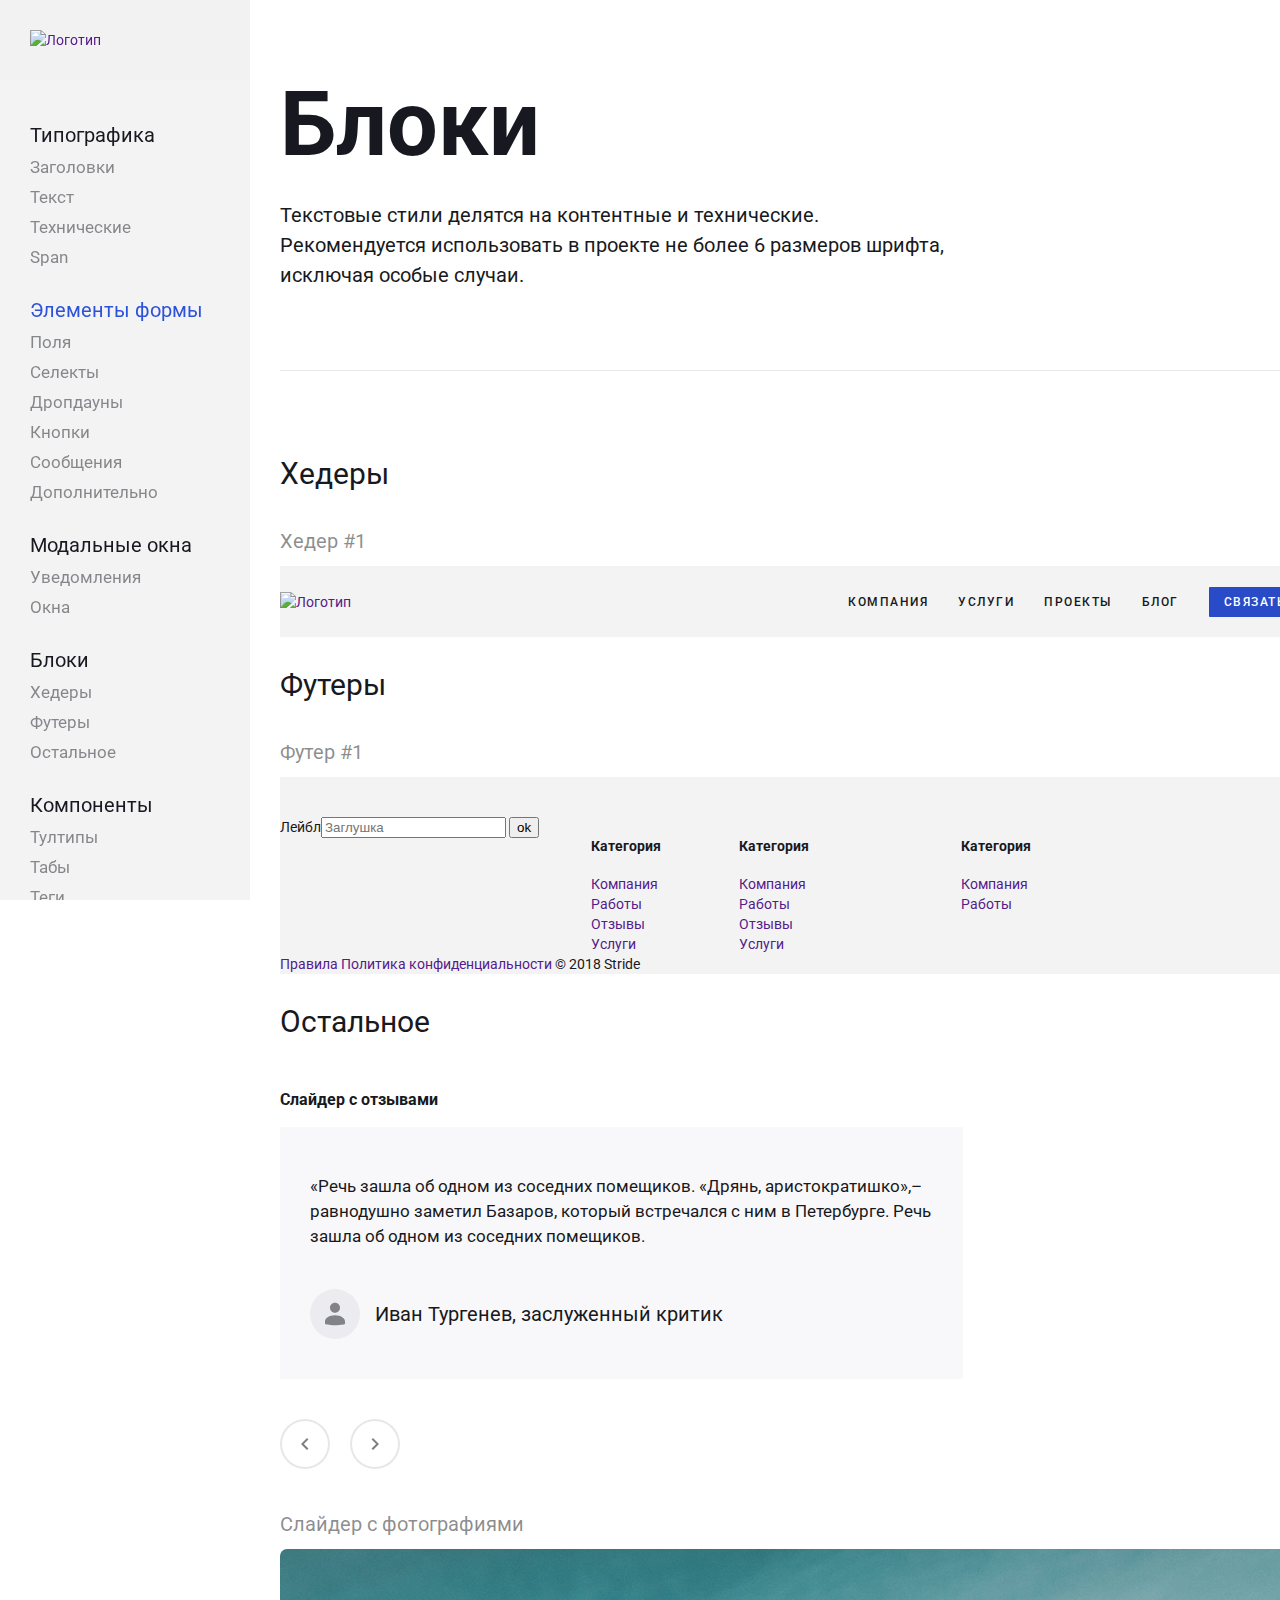
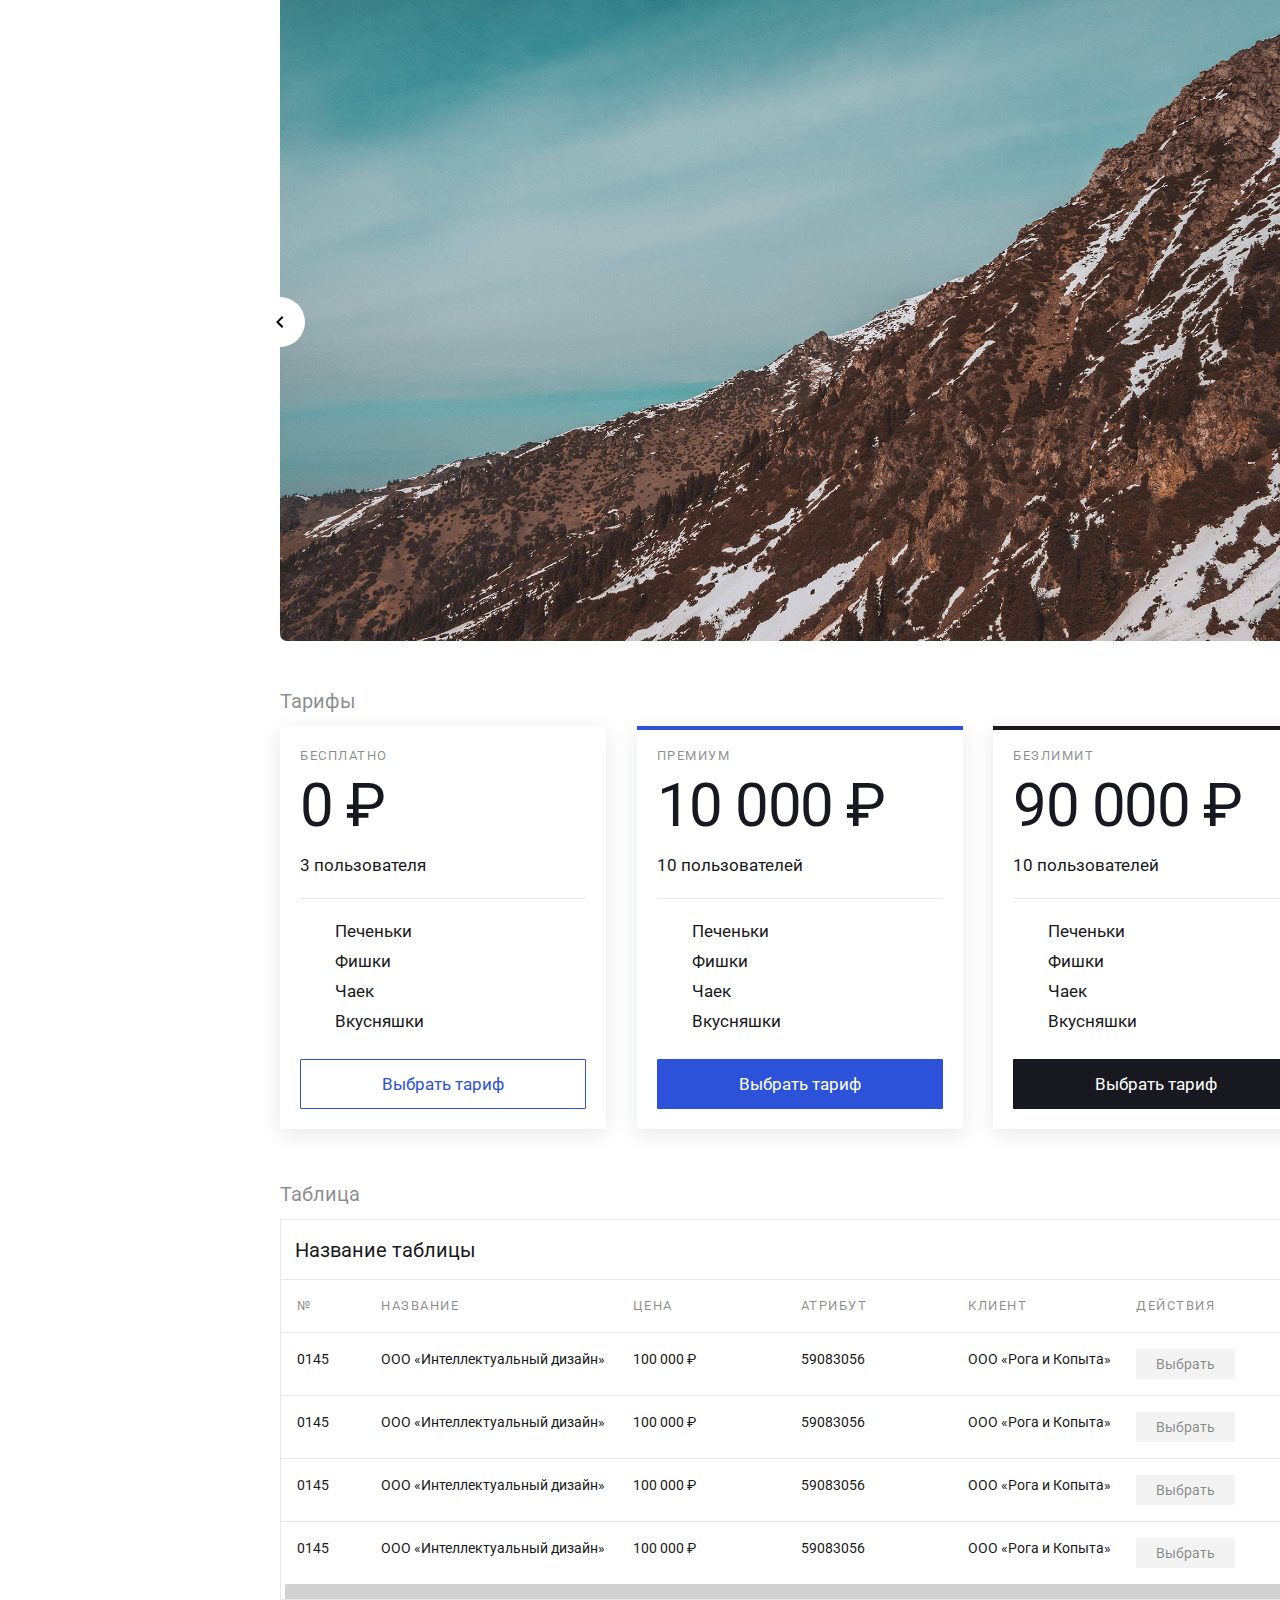
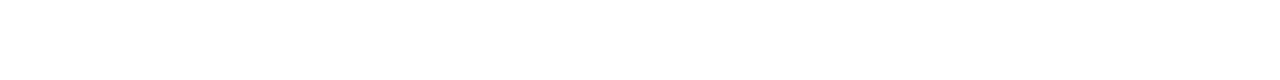
==== commit 2fdf806d: "разметка футера" ====
--- a/blocks.html
+++ b/blocks.html
@@ -107,6 +107,75 @@
                               <h2 class="blocks__headline">Футеры</h2>
                               <h3 class="blocks__name">Футер #1</h3>
                               <footer class="blocks__footer1-wrapper">
+                                    <div class="footer1__top-container">
+                                          <div class="footer1__top">
+                                                <div class="footer1__top-subscribe">
+                                                      <a href="" class="footer1__top-subscribe-link"></a>
+                                                      <form action="" class="footer1__top-subscribe-form" method="POST">
+                                                            <label
+                                                                  class="footer1__top-subscribe-label">Лейбл</label><input
+                                                                  class="footer1__top-subscribe-input" type="text"
+                                                                  placeholder="Заглушка">
+                                                            <input type="submit" name="submit" value="ok"
+                                                                  class="footer1__top-subscribe-input-button">
+                                                      </form>
+                                                </div>
+                                                <div class="footer1__top-column1">
+                                                      <h4 class="footer1__top-column1-name">Категория</h4>
+                                                      <ul class="footer1__top-column1-list">
+                                                            <li class="footer1__top-column1-item"><a href=""
+                                                                        class="footer1__top-column1-link">Компания</a>
+                                                            </li>
+                                                            <li class="footer1__top-column1-item"><a href=""
+                                                                        class="footer1__top-column1-link">Работы</a>
+                                                            </li>
+                                                            <li class="footer1__top-column1-item"><a href=""
+                                                                        class="footer1__top-column1-link">Отзывы</a>
+                                                            </li>
+                                                            <li class="footer1__top-column1-item"><a href=""
+                                                                        class="footer1__top-column1-link">Услуги</a>
+                                                            </li>
+                                                      </ul>
+                                                </div>
+                                                <div class="footer1__top-column2">
+                                                      <h4 class="footer1__top-column2-name">Категория</h4>
+                                                      <ul class="footer1__top-column2-list">
+                                                            <li class="footer1__top-column2-item"><a href=""
+                                                                        class="footer1__top-column2-link">Компания</a>
+                                                            </li>
+                                                            <li class="footer1__top-column2-item"><a href=""
+                                                                        class="footer1__top-column2-link">Работы</a>
+                                                            </li>
+                                                            <li class="footer1__top-column2-item"><a href=""
+                                                                        class="footer1__top-column2-link">Отзывы</a>
+                                                            </li>
+                                                            <li class="footer1__top-column2-item"><a href=""
+                                                                        class="footer1__top-column2-link">Услуги</a>
+                                                            </li>
+                                                      </ul>
+                                                </div>
+                                                <div class="footer1__top-column3">
+                                                      <h4 class="footer1__top-column3-name">Категория</h4>
+                                                      <ul class="footer1__top-column3-list">
+                                                            <li class="footer1__top-column3-item"><a href=""
+                                                                        class="footer1__top-column3-link">Компания</a>
+                                                            </li>
+                                                            <li class="footer1__top-column3-item"><a href=""
+                                                                        class="footer1__top-column3-link">Работы</a>
+                                                            </li>
+                                                      </ul>
+                                                </div>
+                                          </div>
+                                    </div>
+                                    <div class="footer1__bottom-container">
+                                          <div class="footer1__bottom">
+                                                <div class="footer1__bottom-icon-container"></div>
+                                                <a href="" class="footer1__bottom-regulations-link">Правила</a>
+                                                <a href="" class="footer1__bottom-confidentiality-link">Политика
+                                                      конфиденциальности</a>
+                                                <span class="footer1__bottom-post">© 2018 Stride</span>
+                                          </div>
+                                    </div>
                               </footer>
                         </section>
                         <section class="blocks__more">
@@ -159,7 +228,7 @@
                                     </div>
                               </section>
                               <section class="blocks__more-photo">
-                                    <h3 class="blocks__more-photo-name">Слайдер с фотографиями</h3>
+                                    <h3 class="blocks__name">Слайдер с фотографиями</h3>
                                     <div class="more-photo__wrapper">
                                           <div class="more-photo__slider1">
                                                 <img src="img/unsplash.jpg" class="more-photo__slider1-img" width="1039"
@@ -179,7 +248,7 @@
                                     </div>
                               </section>
                               <section class="blocks__more-tariff">
-                                    <h3 class="blocks__more-tariff-name">Тарифы</h3>
+                                    <h3 class="blocks__name">Тарифы</h3>
                                     <div class="more-tariff__container">
                                           <div class="more-tariff__free">
                                                 <div class="more-tariff__free-header">
@@ -226,7 +295,7 @@
                                     </div>
                               </section>
                               <section class="blocks__more-table">
-                                    <h3 class="blocks__more-table-name">Таблица</h3>
+                                    <h3 class="blocks__name">Таблица</h3>
                                     <div class="more-table-wrapper">
                                           <table class="more-table">
                                                 <caption class="more-table__name">Название таблицы</caption>
--- a/css/style.css
+++ b/css/style.css
@@ -3484,6 +3484,34 @@
 .blocks__footer1-wrapper {
   width: 100%;
   background-color: #f3f3f4;
+  padding-top: 40px;
+}
+
+.footer1__top {
+  width: 1039px;
+  margin: 0 auto;
+  display: flex;
+}
+
+.footer1__top-subscribe {
+  width: 296px;
+}
+
+.footer1__top-column1 {
+  width: 148px;
+  padding: 0 15px;
+  box-sizing: border-box;
+}
+
+.footer1__top-column2 {
+  width: 237px;
+  padding: 0 15px;
+  box-sizing: border-box;
+}
+
+.footer1__top-column3 {
+  width: 237px;
+  box-sizing: border-box;
 }
 
 .more-slider__container {
@@ -3496,15 +3524,6 @@
   flex-direction: column;
   align-items: flex-start;
   margin-bottom: 40px;
-}
-
-.blocks__more-slider-name {
-  padding: 0;
-  margin-bottom: 10px;
-  color: rgba(24, 25, 32, 0.5);
-  font-size: 20px;
-  line-height: 30px;
-  font-weight: normal;
 }
 
 .more-slider__slider1 {
@@ -3590,15 +3609,6 @@
 
 .blocks__more-photo {
   margin-bottom: 40px;
-}
-
-.blocks__more-photo-name {
-  padding: 0;
-  margin-bottom: 10px;
-  color: rgba(24, 25, 32, 0.5);
-  font-size: 20px;
-  line-height: 30px;
-  font-weight: normal;
 }
 
 .more-photo__wrapper {
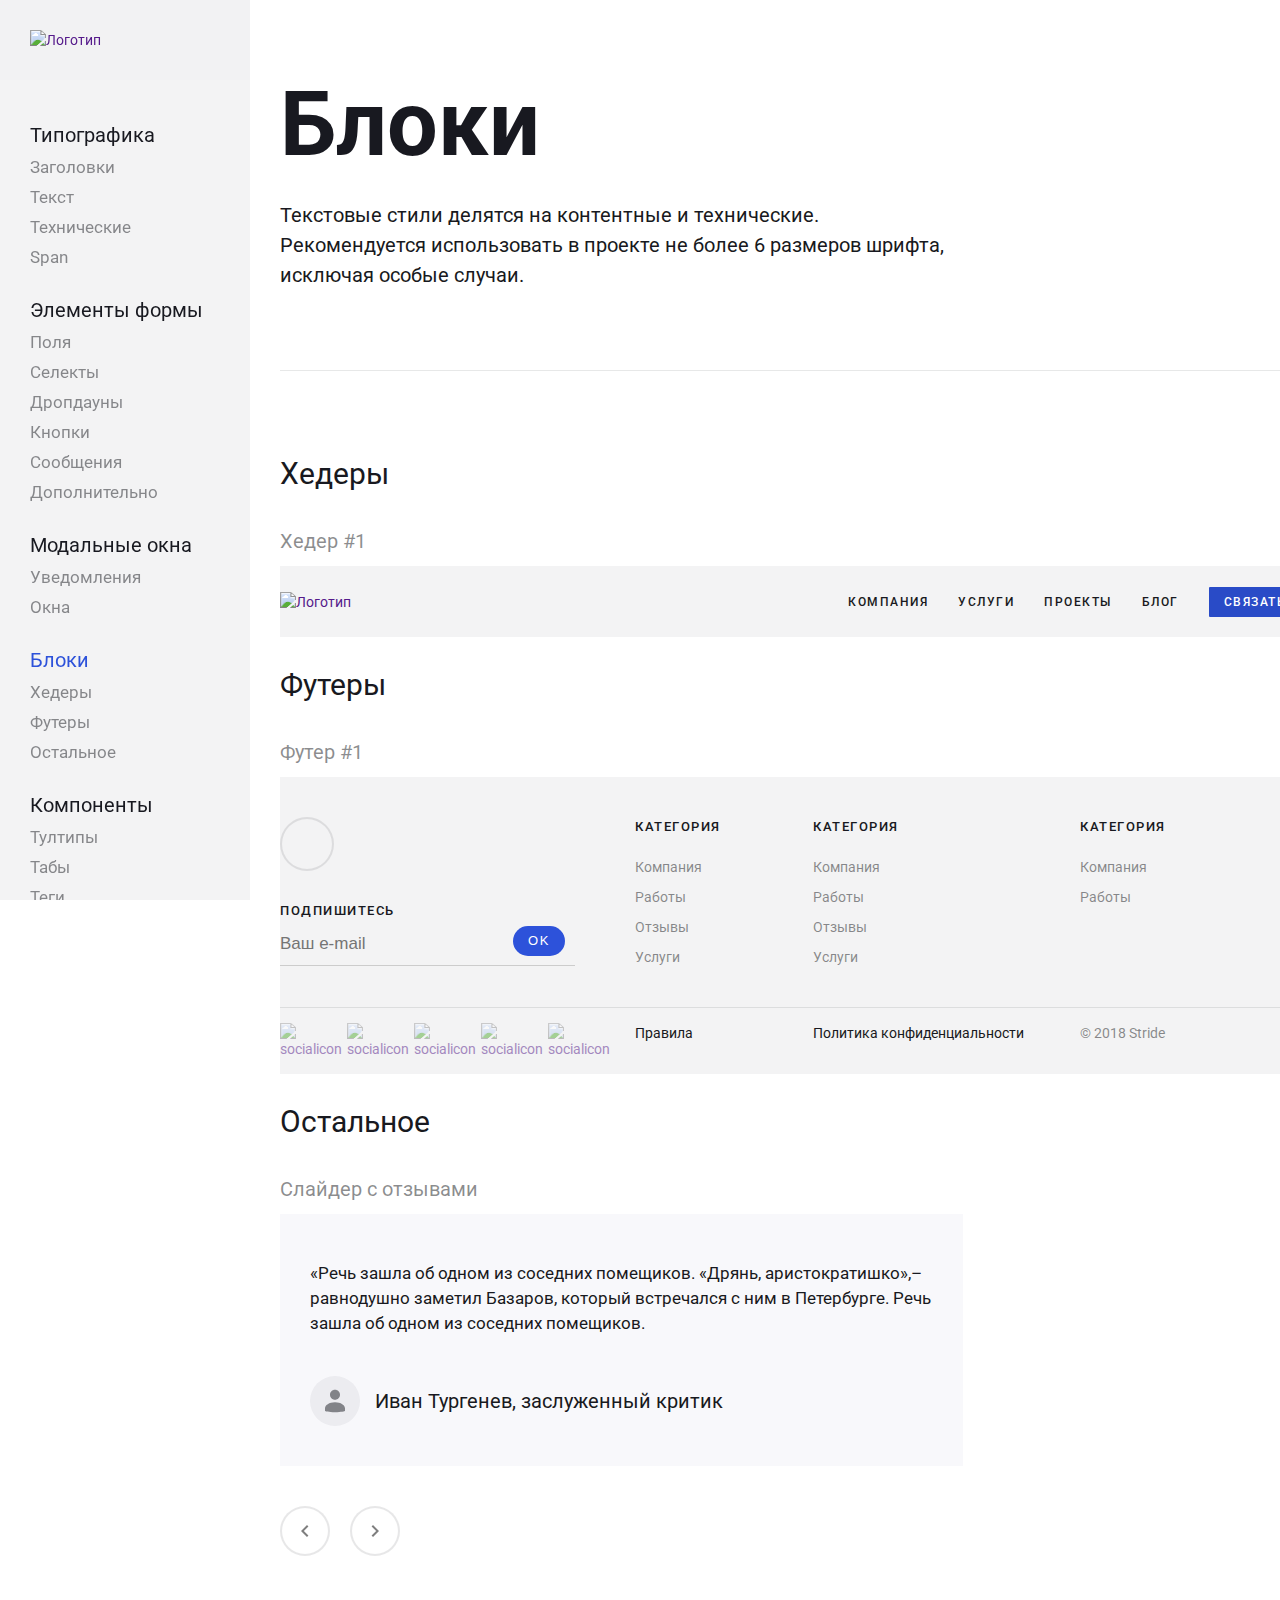
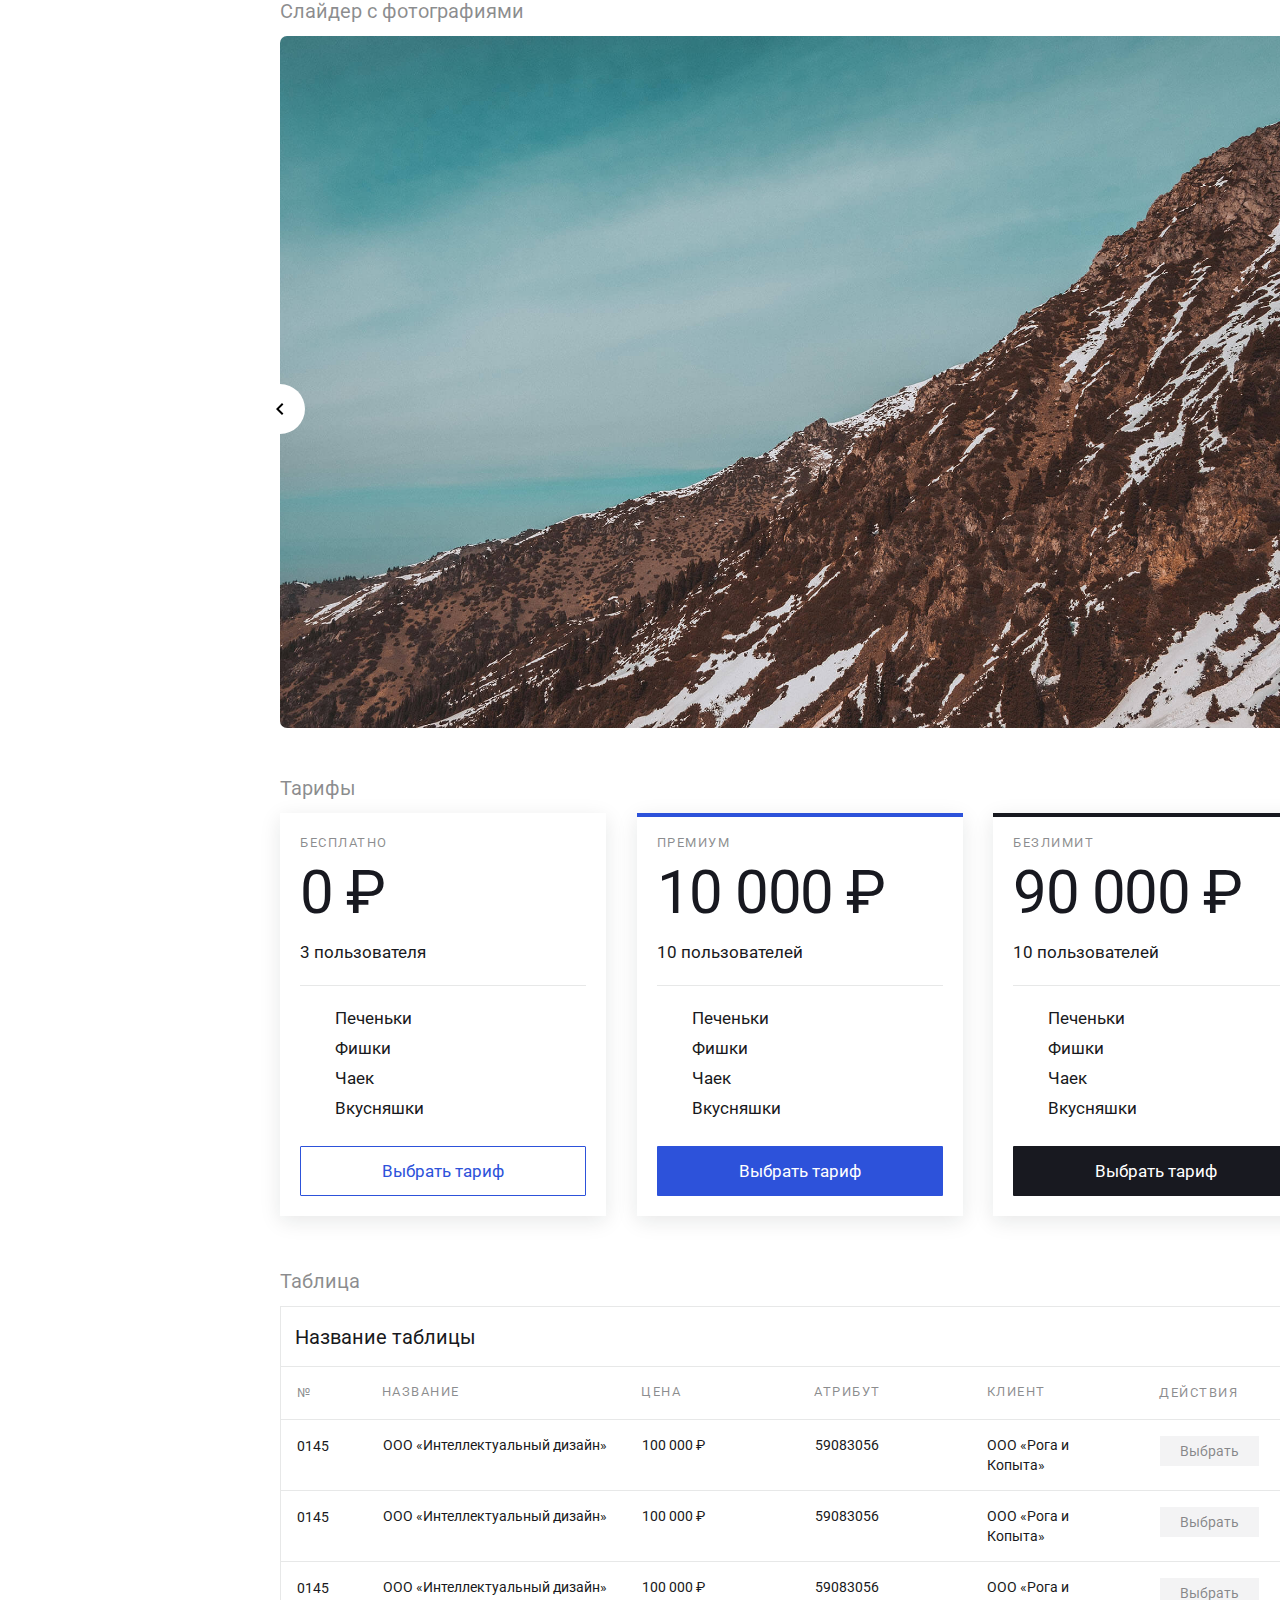
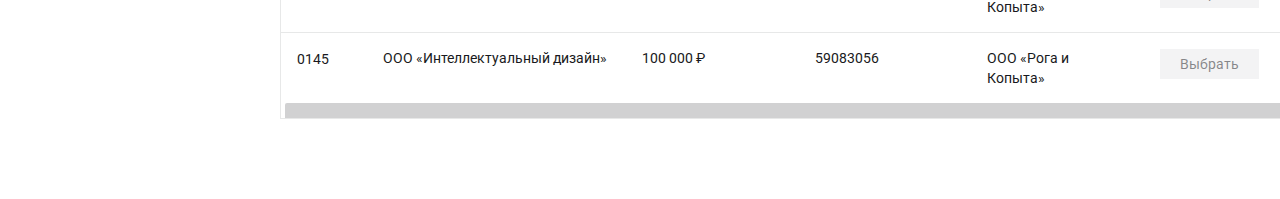
==== commit 43311c11: "компоненты" ====
--- a/blocks.html
+++ b/blocks.html
@@ -29,7 +29,7 @@
                                           <li><a class="header__navigation-item" href="">Span</a></li>
                                     </ul>
                               </li>
-                              <li><a class="header__navigation-menu-item--current" href="">Элементы формы</a>
+                              <li><a class="header__navigation-menu-item" href="">Элементы формы</a>
                                     <ul class="header__navigation-list">
                                           <li><a class="header__navigation-item" href="">Поля</a></li>
                                           <li><a class="header__navigation-item" href="">Селекты</a></li>
@@ -45,7 +45,7 @@
                                           <li><a class="header__navigation-item" href="">Окна</a></li>
                                     </ul>
                               </li>
-                              <li><a class="header__navigation-menu-item" href="">Блоки</a>
+                              <li><a class="header__navigation-menu-item--current" href="">Блоки</a>
                                     <ul class="header__navigation-list">
                                           <li><a class="header__navigation-item" href="">Хедеры</a></li>
                                           <li><a class="header__navigation-item" href="">Футеры</a></li>
@@ -113,9 +113,9 @@
                                                       <a href="" class="footer1__top-subscribe-link"></a>
                                                       <form action="" class="footer1__top-subscribe-form" method="POST">
                                                             <label
-                                                                  class="footer1__top-subscribe-label">Лейбл</label><input
+                                                                  class="footer1__top-subscribe-label">Подпишитесь</label><input
                                                                   class="footer1__top-subscribe-input" type="text"
-                                                                  placeholder="Заглушка">
+                                                                  placeholder="Ваш e-mail">
                                                             <input type="submit" name="submit" value="ok"
                                                                   class="footer1__top-subscribe-input-button">
                                                       </form>
@@ -169,7 +169,23 @@
                                     </div>
                                     <div class="footer1__bottom-container">
                                           <div class="footer1__bottom">
-                                                <div class="footer1__bottom-icon-container"></div>
+                                                <div class="footer1__bottom-icon-container">
+                                                      <a href="" class="footer1__bottom-icon"><img src="img/icon.svg"
+                                                                  class="footer1__bottom-icon-img" width="20"
+                                                                  height="20" alt="socialicon"></a>
+                                                      <a href="" class="footer1__bottom-icon"><img src="img/icon.svg"
+                                                                  class="footer1__bottom-icon-img" width="20"
+                                                                  height="20" alt="socialicon"></a>
+                                                      <a href="" class="footer1__bottom-icon"><img src="img/icon.svg"
+                                                                  class="footer1__bottom-icon-img" width="20"
+                                                                  height="20" alt="socialicon"></a>
+                                                      <a href="" class="footer1__bottom-icon"><img src="img/icon.svg"
+                                                                  class="footer1__bottom-icon-img" width="20"
+                                                                  height="20" alt="socialicon"></a>
+                                                      <a href="" class="footer1__bottom-icon"><img src="img/icon.svg"
+                                                                  class="footer1__bottom-icon-img" width="20"
+                                                                  height="20" alt="socialicon"></a>
+                                                </div>
                                                 <a href="" class="footer1__bottom-regulations-link">Правила</a>
                                                 <a href="" class="footer1__bottom-confidentiality-link">Политика
                                                       конфиденциальности</a>
@@ -181,7 +197,7 @@
                         <section class="blocks__more">
                               <h2 class="blocks__headline">Остальное</h2>
                               <section class="blocks__more-sliders">
-                                    <h3 class="blocks__more-slider-name">Слайдер с отзывами</h3>
+                                    <h3 class="blocks__name">Слайдер с отзывами</h3>
                                     <div class="more-slider__container">
                                           <div class="more-slider__wrapper">
                                                 <div class="more-slider__slider1">
@@ -310,52 +326,52 @@
                                                       </tr>
                                                 </thead>
                                                 <tbody class="more-table__body">
-                                                      <tr class="more-table__line">
-                                                            <td class="more-table__line-td1">0145</td>
-                                                            <td class="more-table__line-td2">ООО «Интеллектуальный
+                                                      <tr class="more-table__body-line">
+                                                            <td class="more-table__body-td1">0145</td>
+                                                            <td class="more-table__body-td2">ООО «Интеллектуальный
                                                                   дизайн»
                                                             </td>
-                                                            <td class="more-table__line-td3">100 000 ₽</td>
-                                                            <td class="more-table__line-td4">59083056</td>
-                                                            <td class="more-table__line-td5">ООО «Рога и Копыта»</td>
-                                                            <td class="more-table__line-td6"><button
-                                                                        class="more-table__line-button" type="submit"
+                                                            <td class="more-table__body-td3">100 000 ₽</td>
+                                                            <td class="more-table__body-td4">59083056</td>
+                                                            <td class="more-table__body-td5">ООО «Рога и Копыта»</td>
+                                                            <td class="more-table__body-td6"><button
+                                                                        class="more-table__body-button" type="submit"
                                                                         value="submit">Выбрать</button></td>
                                                       </tr>
-                                                      <tr class="more-table__line">
-                                                            <td class="more-table__line-td1">0145</td>
-                                                            <td class="more-table__line-td2">ООО «Интеллектуальный
+                                                      <tr class="more-table__body-line">
+                                                            <td class="more-table__body-td1">0145</td>
+                                                            <td class="more-table__body-td2">ООО «Интеллектуальный
                                                                   дизайн»
                                                             </td>
-                                                            <td class="more-table__line-td3">100 000 ₽</td>
-                                                            <td class="more-table__line-td4">59083056</td>
-                                                            <td class="more-table__line-td5">ООО «Рога и Копыта»</td>
-                                                            <td class="more-table__line-td6"><button
-                                                                        class="more-table__line-button" type="submit"
+                                                            <td class="more-table__body-td3">100 000 ₽</td>
+                                                            <td class="more-table__body-td4">59083056</td>
+                                                            <td class="more-table__body-td5">ООО «Рога и Копыта»</td>
+                                                            <td class="more-table__body-td6"><button
+                                                                        class="more-table__body-button" type="submit"
                                                                         value="submit">Выбрать</button></td>
                                                       </tr>
-                                                      <tr class="more-table__line">
-                                                            <td class="more-table__line-td1">0145</td>
-                                                            <td class="more-table__line-td2">ООО «Интеллектуальный
+                                                      <tr class="more-table__body-line">
+                                                            <td class="more-table__body-td1">0145</td>
+                                                            <td class="more-table__body-td2">ООО «Интеллектуальный
                                                                   дизайн»
                                                             </td>
-                                                            <td class="more-table__line-td3">100 000 ₽</td>
-                                                            <td class="more-table__line-td4">59083056</td>
-                                                            <td class="more-table__line-td5">ООО «Рога и Копыта»</td>
-                                                            <td class="more-table__line-td6"><button
-                                                                        class="more-table__line-button" type="submit"
+                                                            <td class="more-table__body-td3">100 000 ₽</td>
+                                                            <td class="more-table__body-td4">59083056</td>
+                                                            <td class="more-table__body-td5">ООО «Рога и Копыта»</td>
+                                                            <td class="more-table__body-td6"><button
+                                                                        class="more-table__body-button" type="submit"
                                                                         value="submit">Выбрать</button></td>
                                                       </tr>
-                                                      <tr class="more-table__line">
-                                                            <td class="more-table__line-td1">0145</td>
-                                                            <td class="more-table__line-td2">ООО «Интеллектуальный
+                                                      <tr class="more-table__body-line">
+                                                            <td class="more-table__body-td1">0145</td>
+                                                            <td class="more-table__body-td2">ООО «Интеллектуальный
                                                                   дизайн»
                                                             </td>
-                                                            <td class="more-table__line-td3">100 000 ₽</td>
-                                                            <td class="more-table__line-td4">59083056</td>
-                                                            <td class="more-table__line-td5">ООО «Рога и Копыта»</td>
-                                                            <td class="more-table__line-td6"><button
-                                                                        class="more-table__line-button" type="submit"
+                                                            <td class="more-table__body-td3">100 000 ₽</td>
+                                                            <td class="more-table__body-td4">59083056</td>
+                                                            <td class="more-table__body-td5">ООО «Рога и Копыта»</td>
+                                                            <td class="more-table__body-td6"><button
+                                                                        class="more-table__body-button" type="submit"
                                                                         value="submit">Выбрать</button></td>
                                                       </tr>
                                                 </tbody>
--- a/css/style.css
+++ b/css/style.css
@@ -3487,6 +3487,11 @@
   padding-top: 40px;
 }
 
+.footer1__top-container {
+  padding-bottom: 30px;
+  border-bottom: 1px solid rgba(24, 25, 32, 0.1);
+}
+
 .footer1__top {
   width: 1039px;
   margin: 0 auto;
@@ -3494,24 +3499,261 @@
 }
 
 .footer1__top-subscribe {
-  width: 296px;
+  width: 295px;
+  margin-right: 45px;
+  display: flex;
+  flex-direction: column;
+}
+
+.footer1__top-subscribe-link {
+  width: 50px;
+  height: 50px;
+  margin-bottom: 20px;
+  align-items: center;
+  border: 2px solid rgba(24, 25, 32, 0.2);
+  opacity: 0.5;
+  transition: all 0.1s ease-in-out;
+  border-radius: 100px;
+  background: transparent url(../img/icon.svg) center no-repeat;
+  background-size: 20px;
+}
+
+.footer1__top-subscribe-form {
+  position: relative;
+  padding: 10px 0;
+  display: flex;
+  flex-direction: column;
+}
+
+.footer1__top-subscribe-label {
+  margin: 0;
+  padding: 0;
+  color: #181920;
+  font-weight: 500;
+  font-size: 13px;
+  letter-spacing: 1.5px;
+  text-transform: uppercase;
+}
+
+.footer1__top-subscribe-link:hover {
+  opacity: 1;
+}
+
+.footer1__top-subscribe-input {
+  padding: 10px 60px 9px 0;
+  transition: all 0.1s ease-in-out;
+  cursor: text;
+  border: 0;
+  outline: none;
+  border-bottom: 1px solid #ccc;
+  background-color: transparent;
+  color: #333;
+  vertical-align: middle;
+  font-size: 17px;
+  line-height: 25px;
+}
+
+.footer1__top-subscribe-input:hover {
+  border-bottom: 1px solid rgba(24, 25, 32, 0.3);
+}
+
+.footer1__top-subscribe-input:focus {
+  padding-bottom: 8px;
+  border-bottom: 2px solid #2d52da;
+}
+
+.footer1__top-subscribe-input-button {
+  position: absolute;
+  right: 0;
+  bottom: 10px;
+  height: 30px;
+  width: 52px;
+  padding-top: 5px;
+  padding-bottom: 5px;
+  margin: 10px;
+  border: none;
+  font-family: Pragmatica, sans-serif;
+  font-size: 13px;
+  line-height: 20px;
+  font-weight: 500;
+  color: #fff;
+  letter-spacing: 1.5px;
+  text-transform: uppercase;
+  border-radius: 100px;
+  align-items: center;
+  background-color: #2d52da;
+  transition: all 0.1s ease-in-out;
+  cursor: pointer;
+}
+
+.footer1__top-subscribe-input-button:hover,
+.footer1__top-subscribe-input-button:focus {
+  background-color: #294bc7;
 }
 
 .footer1__top-column1 {
-  width: 148px;
+  width: 178px;
   padding: 0 15px;
   box-sizing: border-box;
 }
 
+.footer1__top-column1-name {
+  padding: 0;
+  margin: 0;
+  margin-bottom: 20px;
+  color: #181920;
+  font-weight: 500;
+  font-size: 13px;
+  letter-spacing: 1.5px;
+  text-transform: uppercase;
+  line-height: 20px;
+}
+
+.footer1__top-column1-link {
+  display: block;
+  margin-bottom: 10px;
+  transition: all 0.1s ease-in-out;
+  color: rgba(24, 25, 32, 0.5);
+  font-size: 14px;
+  line-height: 20px;
+  font-weight: 400;
+}
+
+.footer1__top-column1-link:hover,
+.footer1__top-column1-link:focus {
+  opacity: 0.75;
+}
+
 .footer1__top-column2 {
-  width: 237px;
+  width: 267px;
   padding: 0 15px;
   box-sizing: border-box;
 }
 
+.footer1__top-column2-name {
+  padding: 0;
+  margin: 0;
+  margin-bottom: 20px;
+  color: #181920;
+  font-weight: 500;
+  font-size: 13px;
+  letter-spacing: 1.5px;
+  text-transform: uppercase;
+  line-height: 20px;
+}
+
+.footer1__top-column2-link {
+  display: block;
+  margin-bottom: 10px;
+  transition: all 0.1s ease-in-out;
+  color: rgba(24, 25, 32, 0.5);
+  font-size: 14px;
+  line-height: 20px;
+  font-weight: 400;
+}
+
+.footer1__top-column2-link:hover,
+.footer1__top-column2-link:focus {
+  opacity: 0.75;
+}
+
 .footer1__top-column3 {
-  width: 237px;
-  box-sizing: border-box;
+  width: 252px;
+  padding: 0 0 0 15px;
+  box-sizing: border-box;
+}
+
+.footer1__top-column3-name {
+  padding: 0;
+  margin: 0;
+  margin-bottom: 20px;
+  color: #181920;
+  font-weight: 500;
+  font-size: 13px;
+  letter-spacing: 1.5px;
+  text-transform: uppercase;
+  line-height: 20px;
+}
+
+.footer1__top-column3-link {
+  display: block;
+  margin-bottom: 10px;
+  transition: all 0.1s ease-in-out;
+  color: rgba(24, 25, 32, 0.5);
+  font-size: 14px;
+  line-height: 20px;
+  font-weight: 400;
+}
+
+.footer1__top-column3-link:hover,
+.footer1__top-column3-link:focus {
+  opacity: 0.75;
+}
+
+.footer1__bottom {
+  width: 1039px;
+  margin: 0 auto;
+  display: flex;
+  padding: 15px 0;
+}
+
+.footer1__bottom-icon-container {
+  width: 295px;
+  margin-right: 45px;
+  display: flex;
+  justify-content: flex-start;
+}
+
+.footer1__bottom-icon {
+  margin-right: 5px;
+  opacity: 0.5;
+}
+
+.footer1__bottom-icon:hover,
+.footer1__bottom-icon:focus {
+  opacity: 1;
+}
+
+.footer1__bottom-icon-img {
+  width: 20px;
+  height: 20px;
+}
+
+.footer1__bottom-regulations-link {
+  width: 178px;
+  padding: 0 15px;
+  box-sizing: border-box;
+  font-size: 14px;
+  line-height: 20px;
+  font-weight: 400;
+  color: #181920;
+}
+
+.footer1__bottom-regulations-link:hover,
+.footer1__bottom-regulations-link:focus {
+  opacity: 0.75;
+}
+
+.footer1__bottom-confidentiality-link {
+  width: 267px;
+  padding: 0 15px;
+  box-sizing: border-box;
+  font-size: 14px;
+  line-height: 20px;
+  font-weight: 400;
+  color: #181920;
+}
+
+.footer1__bottom-confidentiality-link:hover,
+.footer1__bottom-confidentiality-link:focus {
+  opacity: 0.75;
+}
+
+.footer1__bottom-post {
+  width: 252px;
+  padding: 0 0 0 15px;
+  box-sizing: border-box;
+  color: rgba(24, 25, 32, 0.5);
 }
 
 .more-slider__container {
@@ -3943,7 +4185,6 @@
   display: flex;
   flex-direction: column;
   border: 1px solid rgba(24, 25, 32, 0.1);
-  border-top: none;
 }
 
 .more-table {
@@ -3960,7 +4201,6 @@
   padding: 15px 14px 14px;
   clear: both;
   border-bottom: 1px solid rgba(24, 25, 32, 0.1);
-  border-top: 1px solid rgba(24, 25, 32, 0.1);
   font-size: 20px;
   line-height: 30px;
   color: #181920;
@@ -3977,7 +4217,8 @@
 }
 
 .more-table__header-td1 {
-  width: 86px;
+  width: 55px;
+  padding-right: 15px;
   color: rgba(24, 25, 32, 0.5);
   font-size: 13px;
   letter-spacing: 1.5px;
@@ -3985,7 +4226,8 @@
 }
 
 .more-table__header-td2 {
-  width: 260px;
+  width: 230px;
+  padding: 0 15px;
   color: rgba(24, 25, 32, 0.5);
   font-size: 13px;
   letter-spacing: 1.5px;
@@ -3993,7 +4235,9 @@
 }
 
 .more-table__header-td3 {
-  width: 173px;
+  width: 143px;
+  padding: 0 15px;
+  text-align: start;
   color: rgba(24, 25, 32, 0.5);
   font-size: 13px;
   letter-spacing: 1.5px;
@@ -4001,7 +4245,9 @@
 }
 
 .more-table__header-td4 {
-  width: 173px;
+  width: 143px;
+  padding: 0 15px;
+  text-align: start;
   color: rgba(24, 25, 32, 0.5);
   font-size: 13px;
   letter-spacing: 1.5px;
@@ -4009,7 +4255,9 @@
 }
 
 .more-table__header-td5 {
-  width: 173px;
+  width: 143px;
+  padding: 0 15px;
+  text-align: start;
   color: rgba(24, 25, 32, 0.5);
   font-size: 13px;
   letter-spacing: 1.5px;
@@ -4017,14 +4265,16 @@
 }
 
 .more-table__header-td6 {
-  width: 173px;
+  width: 143px;
+  padding-left: 15px;
+  text-align: start;
   color: rgba(24, 25, 32, 0.5);
   font-size: 13px;
   letter-spacing: 1.5px;
   text-transform: uppercase;
 }
 
-.more-table__line {
+.more-table__body-line {
   margin: 0;
   box-sizing: border-box;
   display: flex;
@@ -4034,47 +4284,57 @@
   border-bottom: 1px solid rgba(24, 25, 32, 0.1);
 }
 
-.more-table__line:last-child {
+.more-table__body-line:last-child {
   border-bottom: none;
 }
 
-.more-table__line-td1 {
-  width: 86px;
+.more-table__body-td1 {
+  width: 56px;
+  padding-right: 15px;
   color: #181920;
   font-size: 14px;
   line-height: 20px;
 }
 
-.more-table__line-td2 {
-  width: 260px;
+.more-table__body-td2 {
+  width: 230px;
+  padding: 0 15px;
   color: #181920;
   font-size: 14px;
   line-height: 20px;
 }
 
-.more-table__line-td3 {
-  width: 173px;
+.more-table__body-td3 {
+  width: 143px;
+  padding: 0 15px;
+  text-align: start;
   color: #181920;
   font-size: 14px;
   line-height: 20px;
 }
 
-.more-table__line-td4 {
-  width: 173px;
+.more-table__body-td4 {
+  width: 143px;
+  padding: 0 15px;
+  text-align: start;
   color: #181920;
   font-size: 14px;
   line-height: 20px;
 }
 
-.more-table__line-td5 {
-  width: 173px;
+.more-table__body-td5 {
+  width: 143px;
+  padding: 0 15px;
+  text-align: start;
   color: #181920;
   font-size: 14px;
   line-height: 20px;
 }
 
-.more-table__line-td6 {
-  width: 173px;
+.more-table__body-td6 {
+  width: 143px;
+  padding-left: 15px;
+  text-align: start;
   color: #181920;
   font-size: 14px;
   line-height: 20px;
@@ -4090,7 +4350,7 @@
   border-top-right-radius: 2px;
 }
 
-.more-table__line-button {
+.more-table__body-button {
   padding: 5px 20px;
   font-size: 14px;
   line-height: 20px;
@@ -4098,10 +4358,51 @@
   color: rgba(24, 25, 32, 0.5);
 }
 
-.more-table__line-button:hover,
-.more-table__line-button:focus {
+.more-table__body-button:hover,
+.more-table__body-button:focus {
   background-color: rgba(24, 25, 32, 0.1);
   color: #2d52da;
 }
 
+.components__main {
+  width: 100%;
+  box-sizing: border-box;
+  position: relative;
+  margin-left: 250px;
+  padding: 80px 30px;
+}
+
+.components__main-container {
+  width: 1039px;
+  margin: 0 auto;
+  padding: 0;
+}
+
+.components__main-header {
+  display: flex;
+  flex-direction: column;
+  padding: 0;
+  padding-bottom: 80px;
+  margin-bottom: 80px;
+  border-bottom: 1px solid rgba(24, 25, 32, 0.1);
+}
+
+.components__header-headline {
+  padding: 0;
+  margin: 0;
+  width: 683px;
+  font-size: 90px;
+  line-height: 90px;
+  font-weight: 700;
+  margin-bottom: 30px;
+}
+
+.components__header-subtitle {
+  width: 670px;
+  font-size: 20px;
+  line-height: 30px;
+  margin: 0;
+  padding: 0;
+}
+
 /*# sourceMappingURL=style.css.map */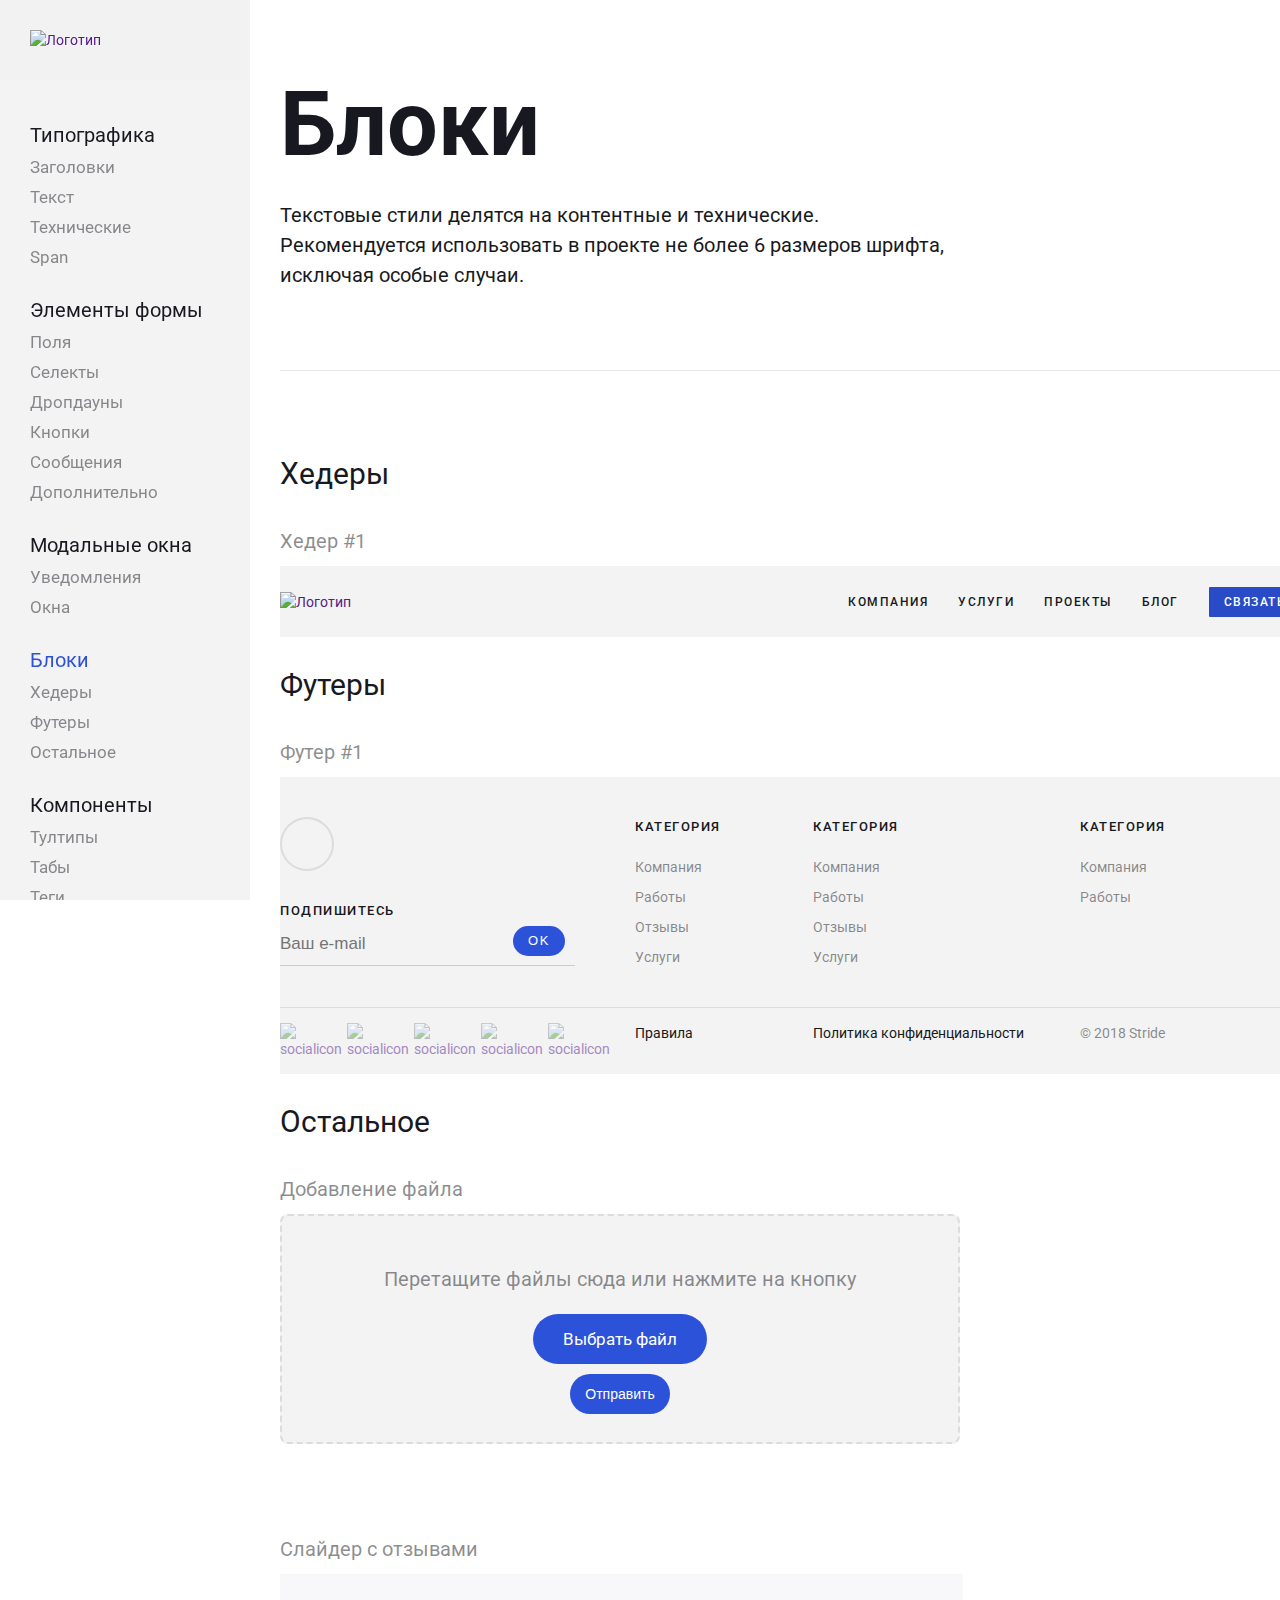
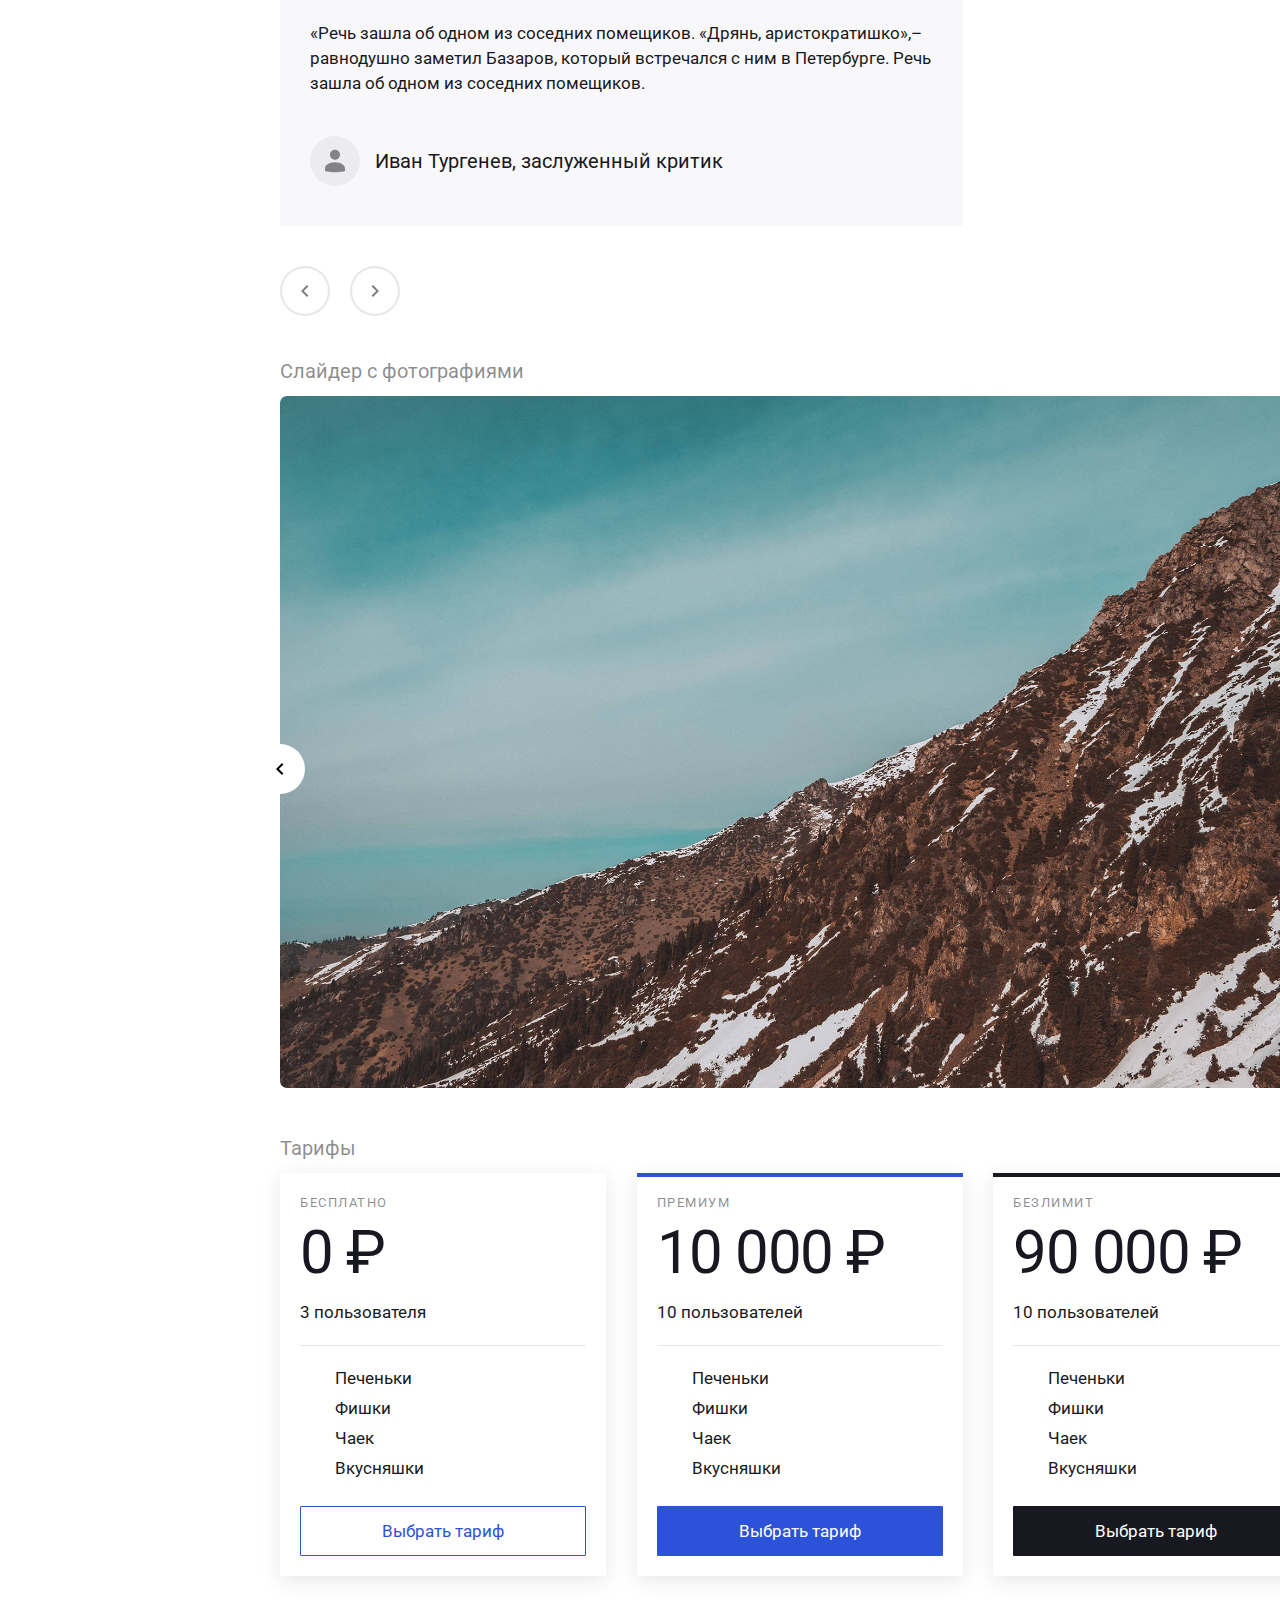
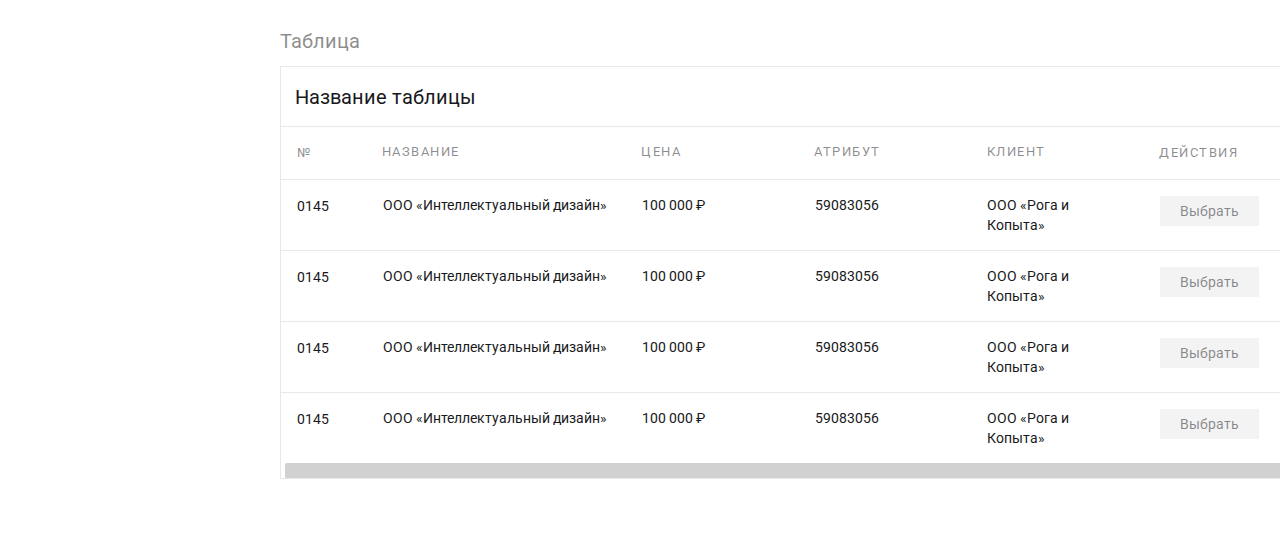
==== commit 90e16f99: "переместила кнопку" ====
--- a/blocks.html
+++ b/blocks.html
@@ -196,6 +196,30 @@
                         </section>
                         <section class="blocks__more">
                               <h2 class="blocks__headline">Остальное</h2>
+                              <section class="blocks__more-file">
+                                    <h3 class="blocks__name">Добавление файла</h3>
+                                    <div class="more-file__form-wrapper">
+                                          <form class="more-file__form" enctype="multipart/form-data" method="post">
+                                                <p class="more-file__form-text">Перетащите файлы сюда или нажмите на
+                                                      кнопку
+                                                </p>
+                                                <label class="more-file__form-input-wrapper"><input
+                                                            id="more-file__form-input" type="file" name="photo" multiple
+                                                            accept="image/*,image/jpeg" onchange="getFileParam();">
+
+                                                      <span class="more-file__form-button">Выбрать файл</span>
+                                                </label>
+                                                <input class="more-file__form-submit" type="submit" value="Отправить">
+                                          </form>
+                                          <div class="more-file__form-value">
+                                                <div>
+                                                      <div id="more-file__file-name">&nbsp;</div>
+                                                      <div id="more-file__file-size">&nbsp;</div>
+                                                </div>
+                                                <div id="more-file__file-preview">&nbsp;</div>
+                                          </div>
+                                    </div>
+                              </section>
                               <section class="blocks__more-sliders">
                                     <h3 class="blocks__name">Слайдер с отзывами</h3>
                                     <div class="more-slider__container">
@@ -383,6 +407,7 @@
                   </div>
             </main>
       </div>
+      <script src="js/scripts.js"></script>
 </body>
 
 </html>--- a/css/style.css
+++ b/css/style.css
@@ -187,7 +187,7 @@
 .typography__tittle-style-headline {
   align-self: flex-start;
   box-sizing: border-box;
-  padding: 0 15px;
+  padding: 0 15px 0 0;
   font-size: 30px;
   line-height: 45px;
   font-weight: 400;
@@ -221,7 +221,7 @@
 .typography__tittle-style-name {
   box-sizing: border-box;
   width: 356px;
-  padding: 0 15px;
+  padding: 0 15px 0 0;
   font-size: 20px;
   line-height: 30px;
   color: rgba(24, 25, 32, 0.5);
@@ -270,7 +270,7 @@
 .typography__text-style-headline {
   align-self: flex-start;
   box-sizing: border-box;
-  padding: 0 15px;
+  padding: 0;
   font-size: 30px;
   line-height: 45px;
   font-weight: 400;
@@ -296,7 +296,7 @@
 .typography__text-style-name {
   box-sizing: border-box;
   width: 356px;
-  padding: 0 15px;
+  padding: 0 15px 0 0;
   font-size: 20px;
   line-height: 30px;
   color: rgba(24, 25, 32, 0.5);
@@ -332,7 +332,7 @@
 .typography__tech-style-headline {
   align-self: flex-start;
   box-sizing: border-box;
-  padding: 0 15px;
+  padding: 0;
   font-size: 30px;
   line-height: 45px;
   font-weight: 400;
@@ -366,7 +366,7 @@
 .typography__tech-style-name {
   box-sizing: border-box;
   width: 356px;
-  padding: 0 15px;
+  padding: 0 15px 0 0;
   font-size: 20px;
   line-height: 30px;
   color: rgba(24, 25, 32, 0.5);
@@ -417,7 +417,7 @@
 .typography__span-style-headline {
   align-self: flex-start;
   box-sizing: border-box;
-  padding: 0 15px;
+  padding: 0;
   font-size: 30px;
   line-height: 45px;
   font-weight: 400;
@@ -443,7 +443,7 @@
 .typography__span-style-name {
   box-sizing: border-box;
   width: 356px;
-  padding: 0 15px;
+  padding: 0 15px 0 0;
   font-size: 20px;
   line-height: 30px;
   color: rgba(24, 25, 32, 0.5);
@@ -2670,6 +2670,366 @@
   border-radius: 100%;
 }
 
+.form-elements__addition-tumbler-small {
+  box-sizing: border-box;
+  padding: 0;
+  margin-bottom: 40px;
+  display: flex;
+  justify-content: space-between;
+}
+
+.form-elements__addition-tumbler-big {
+  box-sizing: border-box;
+  padding: 0;
+  margin-bottom: 40px;
+  display: flex;
+  justify-content: space-between;
+}
+
+.form-elements__addition-tumbler-blocked {
+  box-sizing: border-box;
+  padding: 0;
+  display: flex;
+  justify-content: space-between;
+}
+
+.form-elements__tumbler-small-wrapper1 {
+  min-width: 326px;
+  box-sizing: border-box;
+  display: flex;
+  justify-content: space-between;
+}
+
+.form-elements__tumbler-small-wrapper2 {
+  min-width: 326px;
+  box-sizing: border-box;
+  display: flex;
+  justify-content: space-between;
+}
+
+.tumbler-small__name {
+  font-size: 14px;
+  color: #181920;
+  line-height: 20px;
+}
+
+.tumbler-small__grey-wrapper {
+  position: relative;
+  box-sizing: border-box;
+  width: 40px;
+  height: 20px;
+  border-radius: 50px;
+}
+
+.tumbler-small__grey {
+  position: absolute;
+  top: 0;
+  left: 0;
+  box-sizing: border-box;
+  width: 40px;
+  height: 20px;
+  padding: 3px;
+  border-radius: 50px;
+  background-color: rgba(24, 25, 32, 0.1);
+  cursor: pointer;
+}
+
+.tumbler-small__grey::before {
+  content: "";
+  position: absolute;
+  top: 3px;
+  left: 3px;
+  background-color: #fff;
+  border-radius: 50px;
+  width: 14px;
+  height: 14px;
+  transition: transform 200ms ease 0s;
+}
+
+.tumbler-small__grey-input:checked + .tumbler-small__grey {
+  background-color: #0f995e;
+  transition: transform 200ms ease 0s;
+}
+
+.tumbler-small__grey-input:checked + .tumbler-small__grey::before {
+  transform: translateX(20px);
+}
+
+.tumbler-small__name {
+  font-size: 14px;
+  color: #181920;
+  line-height: 20px;
+}
+
+.tumbler-small__white-wrapper {
+  position: relative;
+  box-sizing: border-box;
+  width: 40px;
+  height: 20px;
+  border-radius: 50px;
+}
+
+.tumbler-small__white {
+  position: absolute;
+  top: 0;
+  left: 0;
+  box-sizing: border-box;
+  width: 40px;
+  height: 20px;
+  padding: 3px;
+  border-radius: 50px;
+  border: 1px solid rgba(24, 25, 32, 0.1);
+  cursor: pointer;
+}
+
+.tumbler-small__white::before {
+  content: "";
+  position: absolute;
+  top: 2px;
+  left: 2px;
+  background-color: #fff;
+  box-shadow: 0 2px 5px 0 rgba(24, 25, 32, 0.2);
+  border-radius: 50px;
+  width: 14px;
+  height: 14px;
+  transition: transform 200ms ease 0s;
+}
+
+.tumbler-small__white-input:checked + .tumbler-small__white {
+  background-color: #0f995e;
+  transition: transform 200ms ease 0s;
+}
+
+.tumbler-small__white-input:checked + .tumbler-small__white::before {
+  transform: translateX(20px);
+}
+
+.form-elements__tumbler-big-wrapper1 {
+  min-width: 326px;
+  box-sizing: border-box;
+  display: flex;
+  justify-content: space-between;
+}
+
+.form-elements__tumbler-big-wrapper2 {
+  min-width: 326px;
+  box-sizing: border-box;
+  display: flex;
+  justify-content: space-between;
+}
+
+.tumbler-big__name {
+  width: 270px;
+  color: #181920;
+  font-size: 17px;
+  line-height: 25px;
+}
+
+.tumbler-big__grey-wrapper {
+  position: relative;
+  box-sizing: border-box;
+  width: 46px;
+  height: 25px;
+  border-radius: 50px;
+}
+
+.tumbler-big__grey {
+  position: absolute;
+  top: 0;
+  left: 0;
+  box-sizing: border-box;
+  width: 46px;
+  height: 25px;
+  padding: 6px;
+  border-radius: 50px;
+  background-color: rgba(24, 25, 32, 0.1);
+  cursor: pointer;
+}
+
+.tumbler-big__grey::before {
+  content: "";
+  position: absolute;
+  top: 6px;
+  left: 6px;
+  background-color: #fff;
+  border-radius: 50px;
+  width: 14px;
+  height: 14px;
+  transition: transform 200ms ease 0s;
+}
+
+.tumbler-big__grey-input:checked + .tumbler-big__grey {
+  background-color: #0f995e;
+  transition: transform 200ms ease 0s;
+}
+
+.tumbler-big__grey-input:checked + .tumbler-big__grey::before {
+  transform: translateX(20px);
+}
+
+.tumbler-big__name {
+  width: 270px;
+  color: #181920;
+  font-size: 17px;
+  line-height: 25px;
+}
+
+.tumbler-big__white-wrapper {
+  position: relative;
+  box-sizing: border-box;
+  width: 46px;
+  height: 25px;
+  border-radius: 50px;
+}
+
+.tumbler-big__white {
+  position: absolute;
+  top: 0;
+  left: 0;
+  box-sizing: border-box;
+  width: 46px;
+  height: 25px;
+  padding: 6px;
+  border-radius: 50px;
+  border: 1px solid rgba(24, 25, 32, 0.1);
+  cursor: pointer;
+}
+
+.tumbler-big__white::before {
+  content: "";
+  position: absolute;
+  top: 5px;
+  left: 5px;
+  background-color: #fff;
+  box-shadow: 0 2px 5px 0 rgba(24, 25, 32, 0.2);
+  border-radius: 50px;
+  width: 14px;
+  height: 14px;
+  transition: transform 200ms ease 0s;
+}
+
+.tumbler-big__white-input:checked + .tumbler-big__white {
+  background-color: #0f995e;
+  transition: transform 200ms ease 0s;
+}
+
+.tumbler-big__white-input:checked + .tumbler-big__white::before {
+  transform: translateX(20px);
+}
+
+.form-elements__tumbler-blocked-wrapper1 {
+  min-width: 326px;
+  box-sizing: border-box;
+  display: flex;
+  justify-content: space-between;
+  opacity: 0.5;
+  cursor: not-allowed;
+}
+
+.form-elements__tumbler-blocked-wrapper2 {
+  min-width: 326px;
+  box-sizing: border-box;
+  display: flex;
+  justify-content: space-between;
+  opacity: 0.5;
+  cursor: not-allowed;
+}
+
+.tumbler-blocked__name {
+  font-size: 14px;
+  color: #181920;
+  line-height: 20px;
+}
+
+.tumbler-blocked__grey-wrapper {
+  position: relative;
+  box-sizing: border-box;
+  width: 40px;
+  height: 20px;
+  border-radius: 50px;
+}
+
+.tumbler-blocked__grey {
+  position: absolute;
+  top: 0;
+  left: 0;
+  box-sizing: border-box;
+  width: 40px;
+  height: 20px;
+  padding: 3px;
+  border-radius: 50px;
+  background-color: rgba(24, 25, 32, 0.1);
+}
+
+.tumbler-blocked__grey::before {
+  content: "";
+  position: absolute;
+  top: 3px;
+  left: 3px;
+  background-color: #fff;
+  border-radius: 50px;
+  width: 14px;
+  height: 14px;
+  transition: transform 200ms ease 0s;
+}
+
+.tumbler-blocked__grey-input:checked + .tumbler-blocked__grey {
+  background-color: #0f995e;
+  transition: transform 200ms ease 0s;
+}
+
+.tumbler-blocked__grey-input:checked + .tumbler-blocked__grey::before {
+  transform: translateX(20px);
+}
+
+.tumbler-blocked__name {
+  font-size: 14px;
+  color: #181920;
+  line-height: 20px;
+}
+
+.tumbler-blocked__white-wrapper {
+  position: relative;
+  box-sizing: border-box;
+  width: 40px;
+  height: 20px;
+  border-radius: 50px;
+}
+
+.tumbler-blocked__white {
+  position: absolute;
+  top: 0;
+  left: 0;
+  box-sizing: border-box;
+  width: 40px;
+  height: 20px;
+  padding: 3px;
+  border-radius: 50px;
+  border: 1px solid rgba(24, 25, 32, 0.1);
+}
+
+.tumbler-blocked__white::before {
+  content: "";
+  position: absolute;
+  top: 2px;
+  left: 2px;
+  background-color: #fff;
+  box-shadow: 0 2px 5px 0 rgba(24, 25, 32, 0.2);
+  border-radius: 50px;
+  width: 14px;
+  height: 14px;
+  transition: transform 200ms ease 0s;
+}
+
+.tumbler-blocked__white-input:checked + .tumbler-blocked__white {
+  background-color: #0f995e;
+  transition: transform 200ms ease 0s;
+}
+
+.tumbler-blocked__white-input:checked + .tumbler-blocked__white::before {
+  transform: translateX(20px);
+}
+
 .modal-map__main {
   width: 100%;
   box-sizing: border-box;
@@ -3756,6 +4116,99 @@
   color: rgba(24, 25, 32, 0.5);
 }
 
+.more-file__form-wrapper {
+  width: 680px;
+  margin-bottom: 20px;
+}
+
+.more-file__form {
+  box-sizing: border-box;
+  text-align: center;
+  margin-bottom: 20px;
+  padding: 28px;
+  border: 2px dashed rgba(24, 25, 32, 0.1);
+  border-radius: 8px;
+  background-color: #f3f3f4;
+}
+
+.more-file__form-text {
+  margin-bottom: 20px;
+  font-size: 20px;
+  line-height: 30px;
+  color: rgba(24, 25, 32, 0.5);
+}
+
+.more-file__form-button {
+  display: inline-block;
+  padding: 10px 30px;
+  margin-bottom: 10px;
+  transition: all 0.1s ease-in-out;
+  color: #fff;
+  line-height: 30px;
+  font-size: 17px;
+  border-radius: 25px;
+  background-color: #2d52da;
+  cursor: pointer;
+  outline: none;
+}
+
+.more-file__form-button:hover,
+.more-file__form-button:focus {
+  background-color: #294bc7;
+}
+
+.more-file__form-submit {
+  display: inline-block;
+  padding: 5px 15px;
+  transition: all 0.1s ease-in-out;
+  color: #fff;
+  line-height: 30px;
+  font-size: 14px;
+  border-radius: 25px;
+  border: none;
+  outline: none;
+  background-color: #2d52da;
+  cursor: pointer;
+}
+
+.more-file__form-submit:hover,
+.more-file__form-submit:focus {
+  background-color: #294bc7;
+}
+
+.more-file__form-input-wrapper {
+  display: block;
+  width: 100%;
+  height: 100%;
+  cursor: pointer;
+}
+
+#more-file__form-input {
+  display: none;
+}
+
+.more-file__form-value {
+  display: flex;
+  justify-content: space-between;
+}
+
+#more-file__file-name {
+  font-size: 17px;
+  line-height: 25px;
+  color: #181920;
+}
+
+#more-file__file-size {
+  font-size: 17px;
+  line-height: 25px;
+  color: rgba(24, 25, 32, 0.5);
+}
+
+.more-file__file-preview-img {
+  width: 50px;
+  height: 50px;
+}
+
 .more-slider__container {
   padding: 0;
   margin: 0;
@@ -4405,4 +4858,643 @@
   padding: 0;
 }
 
+.components__tooltip {
+  margin-bottom: 40px;
+}
+
+.components__tooltip-table {
+  display: flex;
+  flex-direction: column;
+}
+
+.components__tooltip-headline {
+  align-self: flex-start;
+  box-sizing: border-box;
+  font-size: 30px;
+  line-height: 45px;
+  font-weight: 400;
+  margin-bottom: 30px;
+}
+
+.components__tooltip-hint-style {
+  width: 680px;
+  display: flex;
+  justify-content: flex-start;
+}
+
+.components__tooltip-name {
+  box-sizing: border-box;
+  width: 356px;
+  font-size: 20px;
+  line-height: 30px;
+  color: rgba(24, 25, 32, 0.5);
+}
+
+.components__tooltip-bottom-style {
+  width: 680px;
+  display: flex;
+  justify-content: flex-start;
+}
+
+.components__tooltip-hint {
+  display: flex;
+  margin-bottom: 30px;
+}
+
+.components__tooltip-bottom {
+  display: flex;
+  margin-bottom: 30px;
+}
+
+.components__tooltip-hint-container {
+  position: relative;
+  display: flex;
+}
+
+.components__tooltip-hint-icon {
+  width: 20px;
+  height: 20px;
+  background: url(../img/icon.svg) center no-repeat;
+  background-size: 20px;
+  z-index: 10;
+}
+
+.components__tooltip-hint-text {
+  padding: 0 10px;
+  color: rgba(24, 25, 32, 0.5);
+  font-size: 13px;
+  letter-spacing: 1.5px;
+  text-transform: uppercase;
+}
+
+.components__tooltip-hint-popup {
+  display: none;
+  position: absolute;
+  top: 0;
+  left: 100%;
+  box-sizing: border-box;
+  width: 240px;
+  padding: 10px 10px 10px 40px;
+  color: #181920;
+  background-color: #fff;
+  box-shadow: 0 10px 30px 0 rgba(24, 25, 32, 0.1);
+  z-index: 2;
+  margin-top: -10px;
+  margin-left: -30px;
+}
+
+.components__tooltip-hint-icon:hover ~ .components__tooltip-hint-popup {
+  display: block;
+}
+
+.components__tooltip-bottom-container {
+  position: relative;
+}
+
+.components__tooltip-bottom-text {
+  display: block;
+  position: relative;
+  padding: 0 10px 0 50px;
+  font-size: 17px;
+  line-height: 30px;
+  cursor: default;
+  color: #181920;
+}
+
+.components__tooltip-bottom-text::before {
+  content: "";
+  position: absolute;
+  width: 30px;
+  height: 30px;
+  top: 0;
+  left: 10px;
+  background-image: url(../img/icon.svg);
+  background-size: 30px;
+  background-repeat: no-repeat;
+}
+
+.components__tooltip-bottom-popup {
+  display: none;
+  position: absolute;
+  width: 240px;
+  box-sizing: border-box;
+  top: 100%;
+  left: 0;
+  margin-left: -30px;
+  margin-top: 5px;
+  padding: 10px;
+  background-color: #fff;
+  box-shadow: 0 10px 30px 0 rgba(24, 25, 32, 0.1);
+  color: rgba(24, 25, 32, 0.5);
+  font-size: 14px;
+  line-height: 20px;
+  text-align: center;
+  z-index: 2;
+  transform: translate3d(0px, 5px, 0px) scale3d(1, 1, 1) rotateX(0deg) rotateY(0deg) rotateZ(0deg) skew(0deg, 0deg);
+}
+
+.components__tooltip-bottom-text:hover ~ .components__tooltip-bottom-popup {
+  display: block;
+}
+
+.components__tab {
+  margin-bottom: 40px;
+}
+
+.components__tab-table {
+  display: flex;
+  flex-direction: column;
+}
+
+.components__tab-headline {
+  align-self: flex-start;
+  box-sizing: border-box;
+  font-size: 30px;
+  line-height: 45px;
+  font-weight: 400;
+  margin-bottom: 30px;
+}
+
+.components__tab-name {
+  box-sizing: border-box;
+  width: 326px;
+  align-self: center;
+  font-size: 20px;
+  line-height: 30px;
+  color: rgba(24, 25, 32, 0.5);
+}
+
+.components__tab-ordinary {
+  display: flex;
+  justify-content: space-between;
+  margin-bottom: 20px;
+}
+
+.components__tab-small {
+  display: flex;
+  justify-content: space-between;
+}
+
+.tab-ordinary__wrapper1 {
+  width: 326px;
+  box-sizing: border-box;
+  display: flex;
+  justify-content: flex-start;
+  padding: 0 10px;
+  border-bottom: 1px solid rgba(24, 25, 32, 0.1);
+}
+
+.tab-ordinary__wrapper1-button {
+  margin-right: 30px;
+  margin-bottom: -1px;
+  padding: 10px 0;
+  font-size: 17px;
+  line-height: 30px;
+  cursor: pointer;
+  color: #222;
+}
+
+.tab-ordinary__wrapper1-button:hover {
+  color: #2d52da;
+}
+
+.tab-ordinary__wrapper1-button:focus {
+  padding-bottom: 8px;
+  border-bottom: 2px solid #2d52da;
+  color: #2d52da;
+  outline: none;
+  transition: all 0.1s ease-in-out;
+}
+
+.tab-ordinary__wrapper1-button--current {
+  padding-bottom: 8px;
+  border-bottom: 2px solid #2d52da;
+  color: #2d52da;
+  outline: none;
+  transition: all 0.1s ease-in-out;
+}
+
+.tab-ordinary__wrapper2 {
+  width: 326px;
+  box-sizing: border-box;
+  display: flex;
+  justify-content: flex-start;
+  border-bottom: 1px solid rgba(24, 25, 32, 0.1);
+}
+
+.tab-ordinary__wrapper2-button {
+  padding: 10px 10px;
+  margin-bottom: -1px;
+  font-size: 17px;
+  line-height: 30px;
+  cursor: pointer;
+  color: #222;
+}
+
+.tab-ordinary__wrapper2-button:hover {
+  color: #2d52da;
+}
+
+.tab-ordinary__wrapper2-button:focus {
+  padding-bottom: 8px;
+  border-bottom: 2px solid #2d52da;
+  color: #2d52da;
+  outline: none;
+  transition: all 0.1s ease-in-out;
+}
+
+.tab-ordinary__wrapper2-button--current {
+  padding-bottom: 8px;
+  border-bottom: 2px solid #2d52da;
+  color: #2d52da;
+  outline: none;
+  transition: all 0.1s ease-in-out;
+}
+
+.tab-small__wrapper1 {
+  width: 326px;
+  box-sizing: border-box;
+  display: flex;
+  justify-content: flex-start;
+  padding: 0 10px;
+  border-bottom: 1px solid rgba(24, 25, 32, 0.1);
+}
+
+.tab-small__wrapper1-button {
+  margin-right: 30px;
+  margin-bottom: -1px;
+  padding: 10px 0;
+  font-size: 12px;
+  line-height: 20px;
+  letter-spacing: 1.5px;
+  text-transform: uppercase;
+  cursor: pointer;
+  color: #222;
+}
+
+.tab-small__wrapper1-button:hover {
+  color: #2d52da;
+}
+
+.tab-small__wrapper1-button:focus {
+  padding-bottom: 8px;
+  border-bottom: 2px solid #2d52da;
+  color: #2d52da;
+  outline: none;
+  transition: all 0.1s ease-in-out;
+}
+
+.tab-small__wrapper1-button--current {
+  padding-bottom: 8px;
+  border-bottom: 2px solid #2d52da;
+  color: #2d52da;
+  outline: none;
+  transition: all 0.1s ease-in-out;
+}
+
+.tab-small__wrapper2 {
+  width: 326px;
+  box-sizing: border-box;
+  display: flex;
+  justify-content: flex-start;
+  border-bottom: 1px solid rgba(24, 25, 32, 0.1);
+}
+
+.tab-small__wrapper2-button {
+  padding: 10px 10px;
+  margin-bottom: -1px;
+  font-size: 12px;
+  line-height: 20px;
+  letter-spacing: 1.5px;
+  text-transform: uppercase;
+  cursor: pointer;
+  color: #222;
+}
+
+.tab-small__wrapper2-button:hover {
+  color: #2d52da;
+}
+
+.tab-small__wrapper2-button:focus {
+  padding-bottom: 8px;
+  border-bottom: 2px solid #2d52da;
+  color: #2d52da;
+  outline: none;
+  transition: all 0.1s ease-in-out;
+}
+
+.tab-small__wrapper2-button--current {
+  padding-bottom: 8px;
+  border-bottom: 2px solid #2d52da;
+  color: #2d52da;
+  outline: none;
+  transition: all 0.1s ease-in-out;
+}
+
+.components__tag {
+  margin-bottom: 40px;
+}
+
+.components__tag-table {
+  display: flex;
+  flex-direction: column;
+}
+
+.components__tag-headline {
+  align-self: flex-start;
+  box-sizing: border-box;
+  font-size: 30px;
+  line-height: 45px;
+  font-weight: 400;
+  margin-bottom: 30px;
+}
+
+.components__tag-name {
+  box-sizing: border-box;
+  width: 326px;
+  font-size: 20px;
+  line-height: 30px;
+  color: rgba(24, 25, 32, 0.5);
+}
+
+.components__tag-ordinary {
+  display: flex;
+  justify-content: space-between;
+  margin-bottom: 30px;
+}
+
+.components__tag-round {
+  display: flex;
+  justify-content: space-between;
+}
+
+.tag-ordinary__wrapper1 {
+  width: 326px;
+  box-sizing: border-box;
+  display: flex;
+  justify-content: flex-start;
+}
+
+.tag-ordinary__wrapper1-button {
+  margin-right: 5px;
+  padding: 5px 15px;
+  font-size: 12px;
+  letter-spacing: 1.5px;
+  text-transform: uppercase;
+  cursor: pointer;
+  background-color: #2d52da;
+  transition: all 0.1s ease-in-out;
+  color: #f3f3f4;
+}
+
+.tag-ordinary__wrapper1-button:focus,
+.tag-ordinary__wrapper1-button:hover {
+  opacity: 0.75;
+}
+
+.tag-ordinary__wrapper2 {
+  width: 326px;
+  box-sizing: border-box;
+  display: flex;
+  justify-content: flex-start;
+}
+
+.tag-ordinary__wrapper2-button {
+  padding: 4px 14px;
+  margin-right: 5px;
+  border: 1px solid #2d52da;
+  border-radius: 1px;
+  transition: all 0.1s ease-in-out;
+  color: #2d52da;
+  font-size: 12px;
+  letter-spacing: 1.5px;
+  text-transform: uppercase;
+  cursor: pointer;
+}
+
+.tag-ordinary__wrapper2-button:focus,
+.tag-ordinary__wrapper2-button:hover {
+  opacity: 0.75;
+}
+
+.tag-round__wrapper1 {
+  width: 326px;
+  box-sizing: border-box;
+  display: flex;
+  justify-content: flex-start;
+}
+
+.tag-round__wrapper1-button {
+  margin-right: 5px;
+  padding: 5px 15px;
+  font-size: 12px;
+  letter-spacing: 1.5px;
+  text-transform: uppercase;
+  cursor: pointer;
+  background-color: #2d52da;
+  transition: all 0.1s ease-in-out;
+  color: #f3f3f4;
+  border-radius: 15px;
+}
+
+.tag-round__wrapper1-button:focus,
+.tag-round__wrapper1-button:hover {
+  opacity: 0.75;
+}
+
+.tag-round__wrapper2 {
+  width: 326px;
+  box-sizing: border-box;
+  display: flex;
+  justify-content: flex-start;
+}
+
+.tag-round__wrapper2-button {
+  padding: 4px 14px;
+  margin-right: 5px;
+  border: 1px solid #2d52da;
+  border-radius: 15px;
+  border-radius: 1px;
+  transition: all 0.1s ease-in-out;
+  color: #2d52da;
+  font-size: 12px;
+  letter-spacing: 1.5px;
+  text-transform: uppercase;
+  cursor: pointer;
+}
+
+.tag-round__wrapper2-button:focus,
+.tag-round__wrapper2-button:hover {
+  opacity: 0.75;
+}
+
+.components__progressbar {
+  margin-bottom: 40px;
+}
+
+.components__progressbar-table {
+  display: flex;
+  flex-direction: column;
+}
+
+.components__progressbar-headline {
+  align-self: flex-start;
+  box-sizing: border-box;
+  font-size: 30px;
+  line-height: 45px;
+  font-weight: 400;
+  margin-bottom: 30px;
+}
+
+.components__progressbar-name {
+  box-sizing: border-box;
+  width: 326px;
+  font-size: 20px;
+  line-height: 30px;
+  color: rgba(24, 25, 32, 0.5);
+}
+
+.components__progressbar-ordinary {
+  display: flex;
+  justify-content: space-between;
+  margin-bottom: 30px;
+  align-items: center;
+}
+
+.components__progressbar-text {
+  display: flex;
+  justify-content: space-between;
+  align-items: center;
+}
+
+.progressbar-ordinary__wrapper {
+  width: 682px;
+}
+
+.progressbar-ordinary__bar {
+  position: relative;
+  height: 5px;
+  border-radius: 5px;
+  background-color: rgba(24, 25, 32, 0.1);
+}
+
+.progressbar-ordinary__bar::before {
+  content: "";
+  position: absolute;
+  top: 0;
+  left: 0;
+  width: 25%;
+  height: 100%;
+  background-color: #2d52da;
+  border-radius: 5px;
+}
+
+.progressbar-text__wrapper {
+  width: 682px;
+}
+
+.progressbar-text__bar {
+  margin-bottom: 5px;
+  position: relative;
+  height: 5px;
+  border-radius: 5px;
+  background-color: rgba(24, 25, 32, 0.1);
+}
+
+.progressbar-text__bar::before {
+  content: "";
+  position: absolute;
+  top: 0;
+  left: 0;
+  width: 25%;
+  height: 100%;
+  background-color: #2d52da;
+  border-radius: 5px;
+}
+
+.progressbar-text__text-wrapper {
+  display: flex;
+  justify-content: space-between;
+}
+
+.progressbar-text__text-1 {
+  font-size: 17px;
+  line-height: 25px;
+  color: #181920;
+}
+
+.progressbar-text__text-2 {
+  font-size: 17px;
+  line-height: 25px;
+  color: #181920;
+}
+
+.components__carts-headline {
+  align-self: flex-start;
+  box-sizing: border-box;
+  font-size: 30px;
+  line-height: 45px;
+  font-weight: 400;
+  margin-bottom: 30px;
+}
+
+.components__carts-wrapper {
+  display: flex;
+  justify-content: flex-start;
+}
+
+.components__cart1 {
+  width: 326px;
+  box-sizing: border-box;
+  padding: 40px;
+  display: flex;
+  flex-direction: column;
+  box-shadow: 0 5px 20px 0 rgba(24, 25, 32, 0.1);
+  transition: all 0.1s ease-in-out;
+  color: #181920;
+  cursor: pointer;
+}
+
+.components__cart1:hover {
+  box-shadow: 0 -15px 35px 0 rgba(24, 25, 32, 0.1);
+  transform: translate(0, -5px);
+}
+
+.components__cart1-img {
+  width: 200px;
+  height: 200px;
+  margin-bottom: 30px;
+}
+
+.components__cart1-name {
+  padding: 0;
+  margin: 0;
+  margin-bottom: 10px;
+  font-size: 30px;
+  line-height: 45px;
+  font-weight: 400;
+  color: #181920;
+}
+
+.components__cart1-notice {
+  padding: 0;
+  margin: 0;
+  margin-bottom: 20px;
+  color: rgba(24, 25, 32, 0.5);
+  font-size: 20px;
+  line-height: 30px;
+}
+
+.components__cart1-link {
+  transition: all 0.1s ease;
+  color: #2d52da;
+  font-size: 20px;
+  line-height: 30px;
+}
+
+.components__cart1-link:hover,
+.components__cart1-link:focus {
+  color: rgba(45, 82, 218, 0.75);
+}
+
 /*# sourceMappingURL=style.css.map */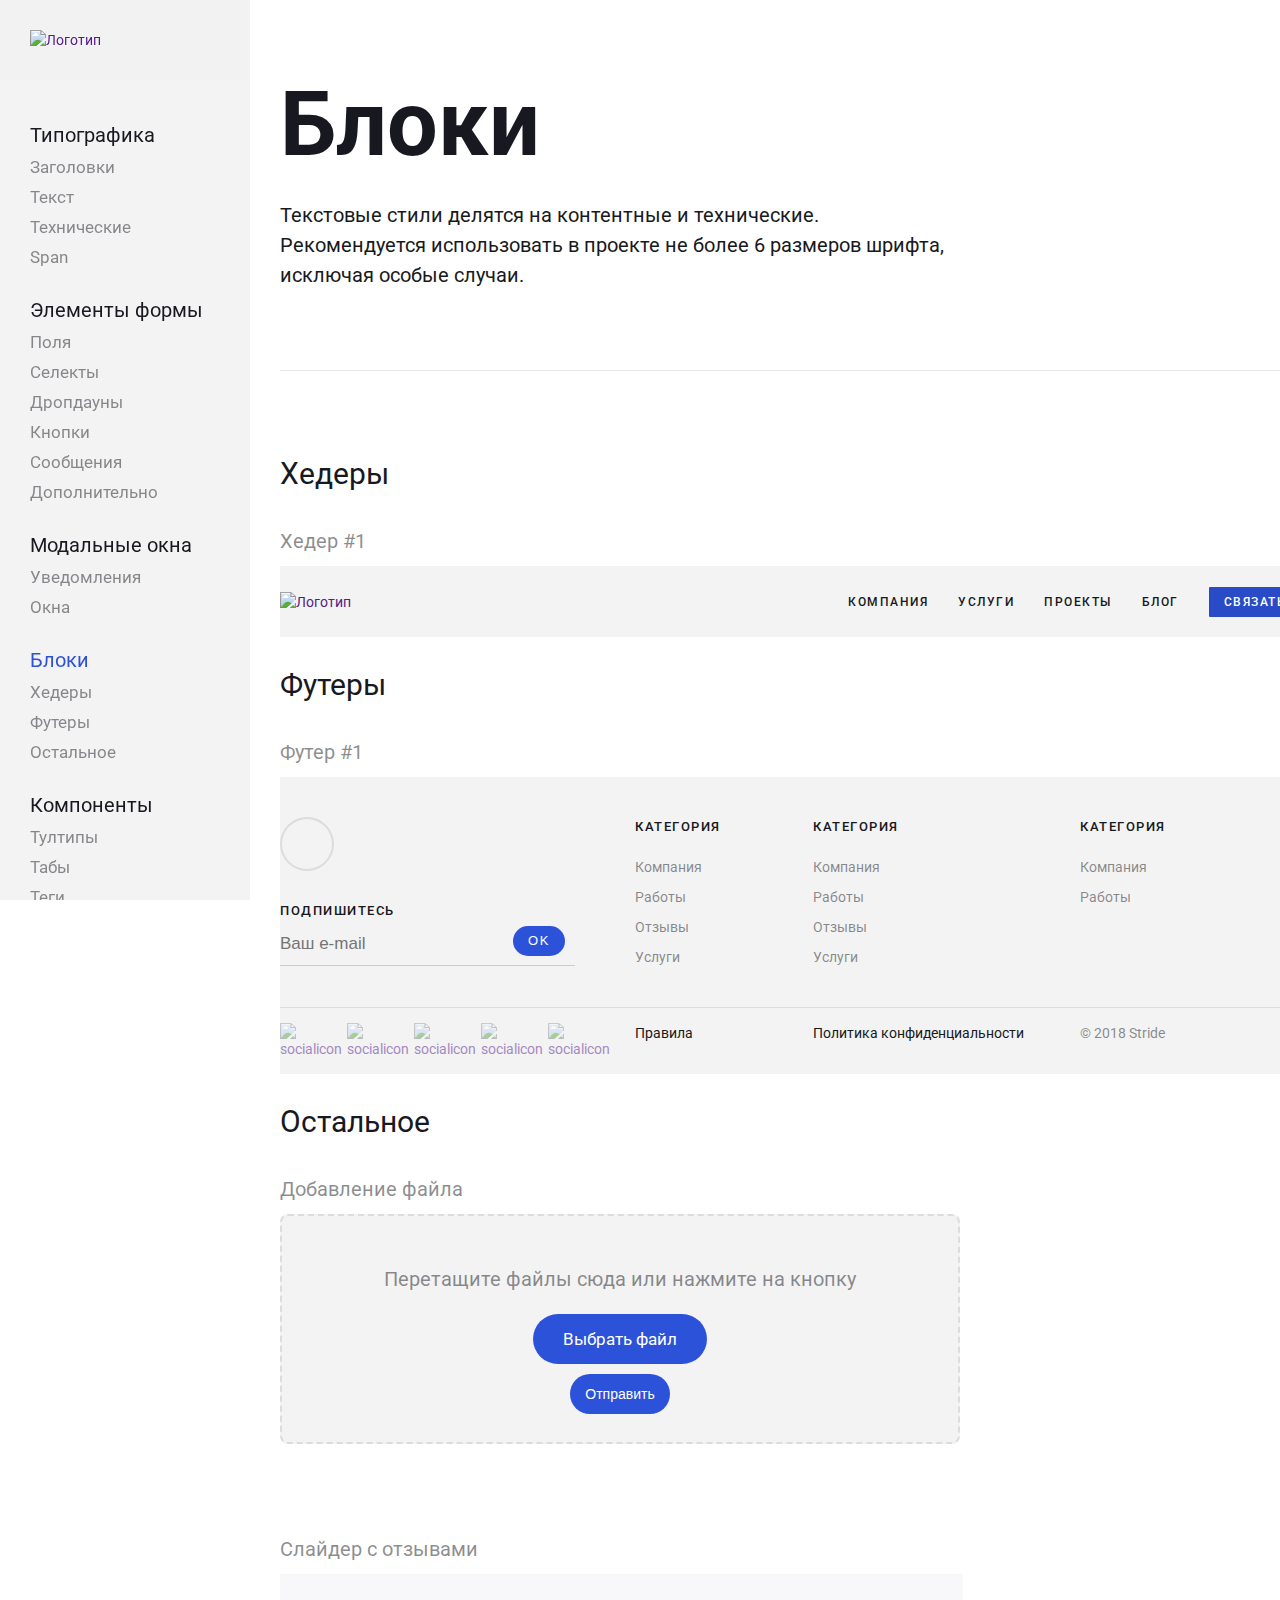
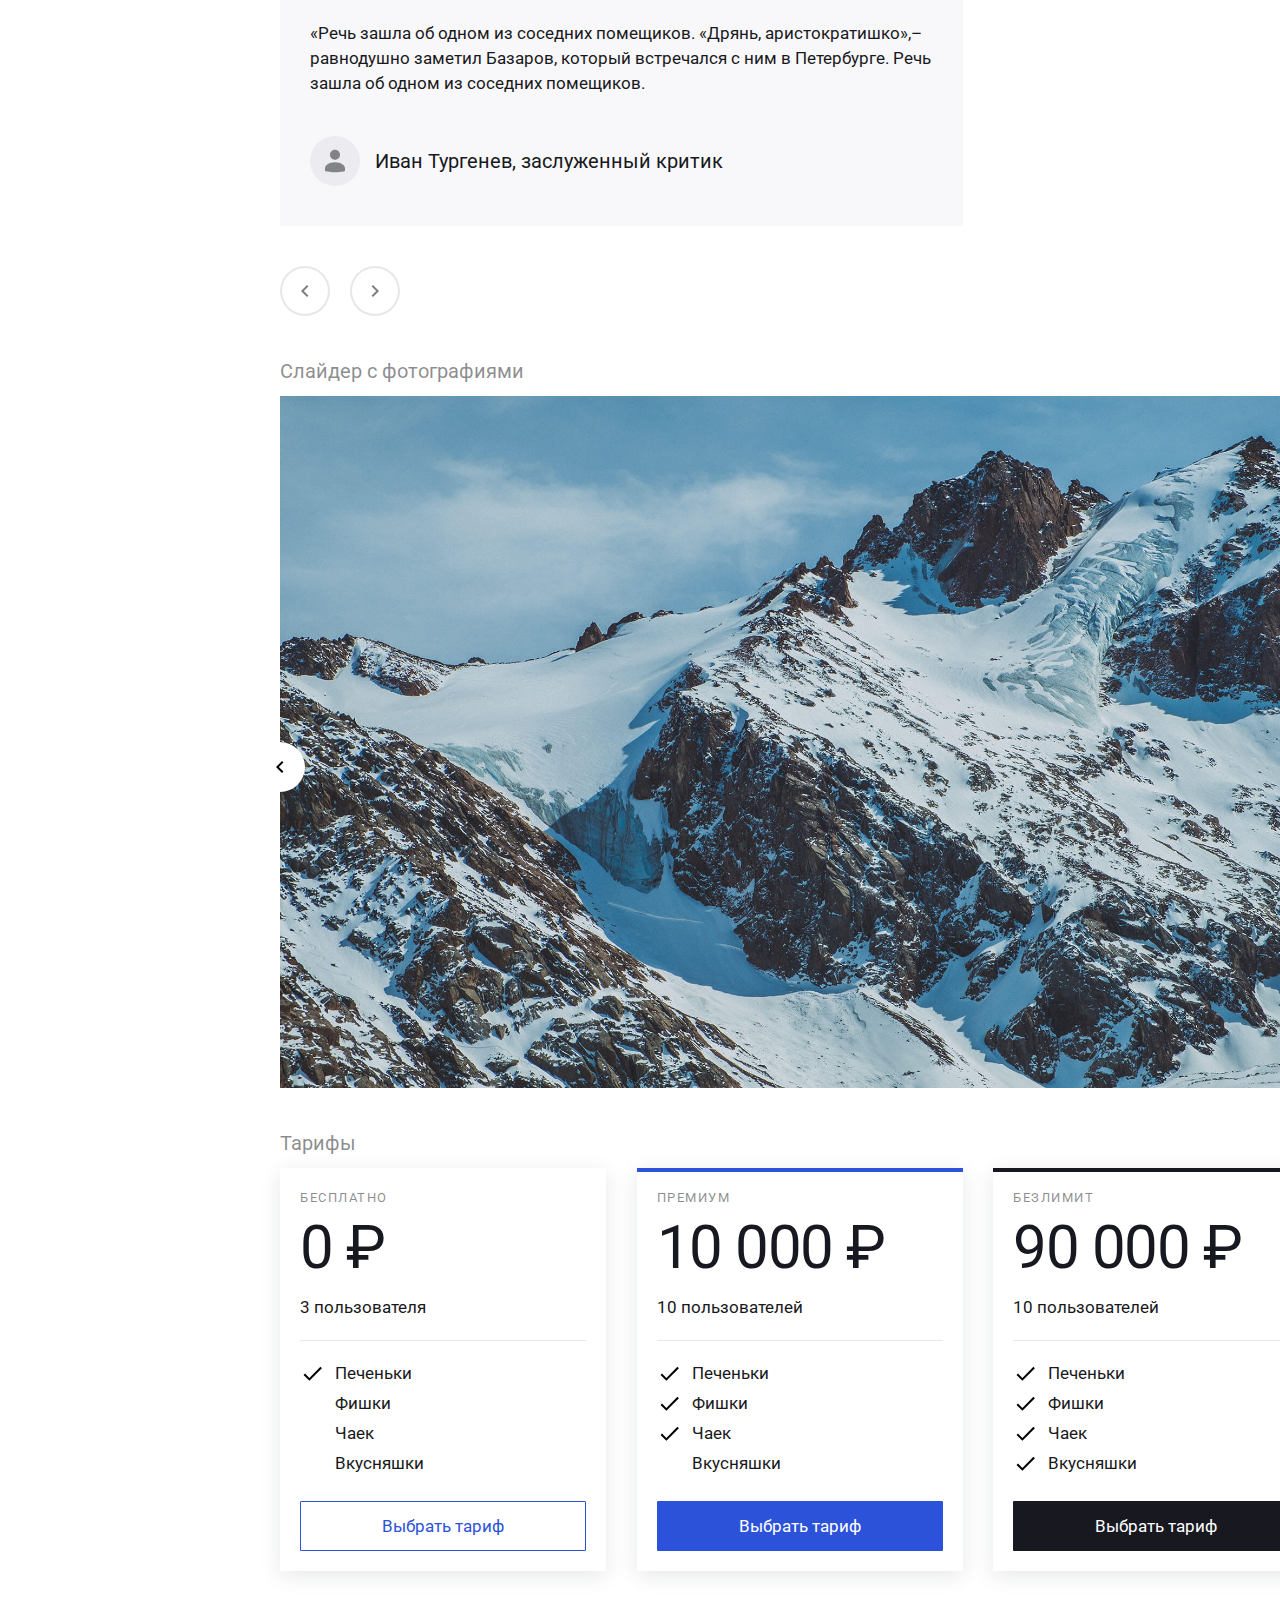
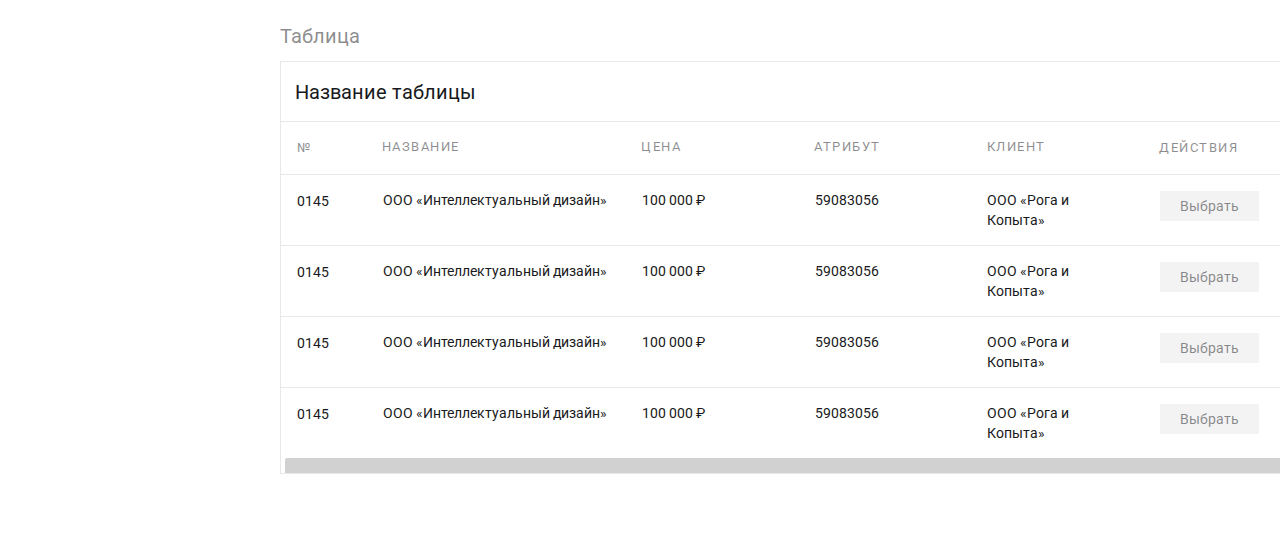
==== commit e3e0bdd2: "страница иконок и навигация" ====
--- a/blocks.html
+++ b/blocks.html
@@ -21,7 +21,7 @@
                         <a class="header__navigation-logo" href=""><img class="header__navigation-logo-image"
                                     src="img/blue-logo.svg" width="105" height="30" alt="Логотип"></a>
                         <ul class="header__navigation-menu">
-                              <li><a class="header__navigation-menu-item" href="">Типографика</a>
+                              <li><a class="header__navigation-menu-item" href="index.html">Типографика</a>
                                     <ul class="header__navigation-list">
                                           <li><a class="header__navigation-item" href="">Заголовки</a></li>
                                           <li><a class="header__navigation-item" href="">Текст</a></li>
@@ -29,7 +29,7 @@
                                           <li><a class="header__navigation-item" href="">Span</a></li>
                                     </ul>
                               </li>
-                              <li><a class="header__navigation-menu-item" href="">Элементы формы</a>
+                              <li><a class="header__navigation-menu-item" href="form-elements.html">Элементы формы</a>
                                     <ul class="header__navigation-list">
                                           <li><a class="header__navigation-item" href="">Поля</a></li>
                                           <li><a class="header__navigation-item" href="">Селекты</a></li>
@@ -39,20 +39,20 @@
                                           <li><a class="header__navigation-item" href="">Дополнительно</a></li>
                                     </ul>
                               </li>
-                              <li><a class="header__navigation-menu-item" href="">Модальные окна</a>
+                              <li><a class="header__navigation-menu-item" href="modal-map.html">Модальные окна</a>
                                     <ul class="header__navigation-list">
                                           <li><a class="header__navigation-item" href="">Уведомления</a></li>
                                           <li><a class="header__navigation-item" href="">Окна</a></li>
                                     </ul>
                               </li>
-                              <li><a class="header__navigation-menu-item--current" href="">Блоки</a>
+                              <li><a class="header__navigation-menu-item--current" href="blocks.html">Блоки</a>
                                     <ul class="header__navigation-list">
                                           <li><a class="header__navigation-item" href="">Хедеры</a></li>
                                           <li><a class="header__navigation-item" href="">Футеры</a></li>
                                           <li><a class="header__navigation-item" href="">Остальное</a></li>
                                     </ul>
                               </li>
-                              <li><a class="header__navigation-menu-item" href="">Компоненты</a>
+                              <li><a class="header__navigation-menu-item" href="components.html">Компоненты</a>
                                     <ul class="header__navigation-list">
                                           <li><a class="header__navigation-item" href="">Тултипы</a></li>
                                           <li><a class="header__navigation-item" href="">Табы</a></li>
@@ -61,7 +61,7 @@
                                           <li><a class="header__navigation-item" href="">Карточки</a></li>
                                     </ul>
                               </li>
-                              <li><a class="header__navigation-menu-item" href="">Иконки</a>
+                              <li><a class="header__navigation-menu-item" href="icons.html">Иконки</a>
                                     <ul class="header__navigation-list">
                                           <li><a class="header__navigation-item" href="">Стандартный набор</a></li>
                                           <li><a class="header__navigation-item" href="">Социальные сети</a></li>
@@ -270,16 +270,18 @@
                               <section class="blocks__more-photo">
                                     <h3 class="blocks__name">Слайдер с фотографиями</h3>
                                     <div class="more-photo__wrapper">
-                                          <div class="more-photo__slider1">
-                                                <img src="img/unsplash.jpg" class="more-photo__slider1-img" width="1039"
-                                                      height="692" alt="photo-one">
-
-                                          </div>
-                                          <div class="more-photo__slider2">
-                                                <img src="img/unsplash2.jpg" class="more-photo__slider2-img"
-                                                      width="1039" height="692" alt="photo-two">
-
-                                          </div>
+                                          <ul class="more-photo__slider-container">
+                                                <li class="more-photo__slider">
+                                                      <img src="img/unsplash.jpg" class="more-photo__slider1-img"
+                                                            width="1039" height="692" alt="photo-one">
+
+                                                </li>
+                                                <li class="more-photo__slider">
+                                                      <img src="img/unsplash2.jpg" class="more-photo__slider2-img"
+                                                            width="1039" height="692" alt="photo-two">
+
+                                                </li>
+                                          </ul>
                                           <button class="more-photo__button-back" type="button" value="button"><span
                                                       class="visually-hidden">назад</span></button>
                                           <button class="more-photo__button-forward" type="button" value="button"><span
@@ -297,10 +299,18 @@
                                                       <p class="more-tariff__free-notice">3 пользователя</p>
                                                 </div>
                                                 <ul class="more-tariff__free-list">
-                                                      <li class="more-tariff__free-list-item">Печеньки</li>
-                                                      <li class="more-tariff__free-list-item">Фишки</li>
-                                                      <li class="more-tariff__free-list-item">Чаек</li>
-                                                      <li class="more-tariff__free-list-item">Вкусняшки</li>
+                                                      <li
+                                                            class="more-tariff__free-list-item more-tariff__free-list-item1">
+                                                            Печеньки</li>
+                                                      <li
+                                                            class="more-tariff__free-list-item more-tariff__free-list-item2">
+                                                            Фишки</li>
+                                                      <li
+                                                            class="more-tariff__free-list-item more-tariff__free-list-item3">
+                                                            Чаек</li>
+                                                      <li
+                                                            class="more-tariff__free-list-item more-tariff__free-list-item4">
+                                                            Вкусняшки</li>
                                                 </ul>
                                                 <button class="more-tariff__free-button">Выбрать тариф</button>
                                           </div>
@@ -311,10 +321,18 @@
                                                       <p class="more-tariff__premium-notice">10 пользователей</p>
                                                 </div>
                                                 <ul class="more-tariff__premium-list">
-                                                      <li class="more-tariff__premium-list-item">Печеньки</li>
-                                                      <li class="more-tariff__premium-list-item">Фишки</li>
-                                                      <li class="more-tariff__premium-list-item">Чаек</li>
-                                                      <li class="more-tariff__premium-list-item">Вкусняшки</li>
+                                                      <li
+                                                            class="more-tariff__premium-list-item more-tariff__premium-list-item1">
+                                                            Печеньки</li>
+                                                      <li
+                                                            class="more-tariff__premium-list-item more-tariff__premium-list-item2">
+                                                            Фишки</li>
+                                                      <li
+                                                            class="more-tariff__premium-list-item more-tariff__premium-list-item3">
+                                                            Чаек</li>
+                                                      <li
+                                                            class="more-tariff__premium-list-item more-tariff__premium-list-item4">
+                                                            Вкусняшки</li>
                                                 </ul>
                                                 <button class="more-tariff__premium-button">Выбрать тариф</button>
                                           </div>
@@ -325,10 +343,18 @@
                                                       <p class="more-tariff__unlimited-notice">10 пользователей</p>
                                                 </div>
                                                 <ul class="more-tariff__unlimited-list">
-                                                      <li class="more-tariff__unlimited-list-item">Печеньки</li>
-                                                      <li class="more-tariff__unlimited-list-item">Фишки</li>
-                                                      <li class="more-tariff__unlimited-list-item">Чаек</li>
-                                                      <li class="more-tariff__unlimited-list-item">Вкусняшки</li>
+                                                      <li
+                                                            class="more-tariff__unlimited-list-item more-tariff__unlimited-list-item1">
+                                                            Печеньки</li>
+                                                      <li
+                                                            class="more-tariff__unlimited-list-item more-tariff__unlimited-list-item2">
+                                                            Фишки</li>
+                                                      <li
+                                                            class="more-tariff__unlimited-list-item more-tariff__unlimited-list-item3">
+                                                            Чаек</li>
+                                                      <li
+                                                            class="more-tariff__unlimited-list-item more-tariff__unlimited-list-item4">
+                                                            Вкусняшки</li>
                                                 </ul>
                                                 <button class="more-tariff__unlimited-button">Выбрать тариф</button>
                                           </div>
--- a/css/style.css
+++ b/css/style.css
@@ -1858,12 +1858,25 @@
   font-size: 17px;
 }
 
+.form-elements__button-icon1::before {
+  content: "";
+  position: absolute;
+  top: 10px;
+  left: 20px;
+  width: 30px;
+  height: 30px;
+  background-image: url(../img/refresh.svg);
+  background-size: 30px;
+  background-repeat: no-repeat;
+}
+
 .form-elements__button-icon1:hover,
 .form-elements__button-icon1:focus {
   background-color: #294bc7;
 }
 
 .form-elements__button-icon2 {
+  position: relative;
   min-width: 200px;
   min-height: 50px;
   padding: 9px 29px 9px 59px;
@@ -1877,12 +1890,25 @@
   cursor: pointer;
 }
 
+.form-elements__button-icon2::before {
+  content: "";
+  position: absolute;
+  top: 10px;
+  left: 20px;
+  width: 30px;
+  height: 30px;
+  background-image: url(../img/refresh.svg);
+  background-size: 30px;
+  background-repeat: no-repeat;
+}
+
 .form-elements__button-icon2:hover,
 .form-elements__button-icon2:focus {
   opacity: 0.75;
 }
 
 .form-elements__button-roundicon1 {
+  position: relative;
   min-width: 200px;
   min-height: 50px;
   box-sizing: border-box;
@@ -1895,6 +1921,18 @@
   line-height: 30px;
   cursor: pointer;
   font-size: 17px;
+}
+
+.form-elements__button-roundicon1::before {
+  content: "";
+  position: absolute;
+  top: 10px;
+  left: 20px;
+  width: 30px;
+  height: 30px;
+  background-image: url(../img/refresh.svg);
+  background-size: 30px;
+  background-repeat: no-repeat;
 }
 
 .form-elements__button-roundicon1:hover,
@@ -1903,6 +1941,7 @@
 }
 
 .form-elements__button-roundicon2 {
+  position: relative;
   min-width: 200px;
   min-height: 50px;
   padding: 9px 29px 9px 59px;
@@ -1914,6 +1953,18 @@
   font-size: 17px;
   line-height: 30px;
   cursor: pointer;
+}
+
+.form-elements__button-roundicon2::before {
+  content: "";
+  position: absolute;
+  top: 10px;
+  left: 20px;
+  width: 30px;
+  height: 30px;
+  background-image: url(../img/refresh.svg);
+  background-size: 30px;
+  background-repeat: no-repeat;
 }
 
 .form-elements__button-roundicon2:hover,
@@ -2151,6 +2202,7 @@
 }
 
 .form-elements__button-text1 {
+  position: relative;
   min-width: 198px;
   min-height: 30px;
   padding-left: 40px;
@@ -2163,12 +2215,25 @@
   cursor: pointer;
 }
 
+.form-elements__button-text1::before {
+  content: "";
+  position: absolute;
+  top: 0px;
+  left: 0px;
+  width: 30px;
+  height: 30px;
+  background-image: url(../img/keyboard_back.svg);
+  background-size: 30px;
+  background-repeat: no-repeat;
+}
+
 .form-elements__button-text1:hover,
 .form-elements__button-text1:focus {
   color: rgba(45, 82, 218, 0.75);
 }
 
 .form-elements__button-text2 {
+  position: relative;
   min-width: 198px;
   min-height: 30px;
   padding-left: 40px;
@@ -2181,12 +2246,25 @@
   cursor: pointer;
 }
 
+.form-elements__button-text2::before {
+  content: "";
+  position: absolute;
+  top: 0px;
+  left: 0px;
+  width: 30px;
+  height: 30px;
+  background-image: url(../img/keyboard_back.svg);
+  background-size: 30px;
+  background-repeat: no-repeat;
+}
+
 .form-elements__button-text2:hover,
 .form-elements__button-text2:focus {
   color: #2d52da;
 }
 
 .form-elements__button-smalltext1 {
+  position: relative;
   min-width: 140px;
   min-height: 20px;
   padding-left: 30px;
@@ -2199,12 +2277,25 @@
   cursor: pointer;
 }
 
+.form-elements__button-smalltext1::before {
+  content: "";
+  position: absolute;
+  top: 0px;
+  left: 0px;
+  width: 20px;
+  height: 20px;
+  background-image: url(../img/keyboard_back.svg);
+  background-size: 20px;
+  background-repeat: no-repeat;
+}
+
 .form-elements__button-smalltext1:hover,
 .form-elements__button-smalltext1:focus {
   color: rgba(45, 82, 218, 0.75);
 }
 
 .form-elements__button-smalltext2 {
+  position: relative;
   min-width: 140px;
   min-height: 20px;
   padding-left: 30px;
@@ -2215,6 +2306,18 @@
   font-size: 14px;
   line-height: 20px;
   cursor: pointer;
+}
+
+.form-elements__button-smalltext2::before {
+  content: "";
+  position: absolute;
+  top: 0px;
+  left: 0px;
+  width: 20px;
+  height: 20px;
+  background-image: url(../img/keyboard_back.svg);
+  background-size: 20px;
+  background-repeat: no-repeat;
 }
 
 .form-elements__button-smalltext2:hover,
@@ -2309,6 +2412,7 @@
 }
 
 .form-elements__messenge-successicon1 {
+  position: relative;
   width: 326px;
   box-sizing: border-box;
   padding: 60px 20px 20px 20px;
@@ -2318,7 +2422,23 @@
   line-height: 25px;
 }
 
+.form-elements__messenge-successicon1::before {
+  content: "";
+  position: absolute;
+  top: 20px;
+  left: 20px;
+  width: 25px;
+  height: 25px;
+  border-radius: 50%;
+  background-color: #ffffff;
+  background-image: url(../img/done.svg);
+  background-size: 20px;
+  background-position: center;
+  background-repeat: no-repeat;
+}
+
 .form-elements__messenge-successicon2 {
+  position: relative;
   width: 326px;
   box-sizing: border-box;
   padding: 60px 20px 20px 20px;
@@ -2328,6 +2448,21 @@
   line-height: 25px;
 }
 
+.form-elements__messenge-successicon2::before {
+  content: "";
+  position: absolute;
+  top: 20px;
+  left: 20px;
+  width: 25px;
+  height: 25px;
+  border-radius: 50%;
+  background-color: #0f995e;
+  background-image: url(../img/done.svg);
+  background-size: 20px;
+  background-position: center;
+  background-repeat: no-repeat;
+}
+
 .form-elements__messenge-error1 {
   width: 326px;
   box-sizing: border-box;
@@ -2349,6 +2484,7 @@
 }
 
 .form-elements__messenge-erroricon1 {
+  position: relative;
   width: 326px;
   box-sizing: border-box;
   padding: 60px 20px 20px 20px;
@@ -2358,7 +2494,21 @@
   line-height: 25px;
 }
 
+.form-elements__messenge-erroricon1::before {
+  content: "";
+  position: absolute;
+  top: 20px;
+  left: 20px;
+  width: 25px;
+  height: 25px;
+  border-radius: 50%;
+  background-image: url(../img/sad.svg);
+  background-size: 25px;
+  background-repeat: no-repeat;
+}
+
 .form-elements__messenge-erroricon2 {
+  position: relative;
   width: 326px;
   box-sizing: border-box;
   padding: 60px 20px 20px 20px;
@@ -2366,6 +2516,19 @@
   color: #ea4d47;
   font-size: 17px;
   line-height: 25px;
+}
+
+.form-elements__messenge-erroricon2::before {
+  content: "";
+  position: absolute;
+  top: 20px;
+  left: 20px;
+  width: 25px;
+  height: 25px;
+  border-radius: 50%;
+  background-image: url(../img/sad.svg);
+  background-size: 25px;
+  background-repeat: no-repeat;
 }
 
 .form-elements__addition-style {
@@ -4310,20 +4473,26 @@
   position: relative;
 }
 
-.more-photo__slider1-img {
+.more-photo__slider-container {
+  position: relative;
+  width: 1039px;
+  height: 692px;
+  padding: 0;
+}
+
+.more-photo__slider {
+  position: absolute;
+  left: 0;
+  top: 0;
+  width: 100%;
+  height: 100%;
+  transition: all is ease-in 0.1s;
+}
+
+.more-photo__slider-img {
   width: 1039px;
   height: 692px;
   border-radius: 7px;
-}
-
-.more-photo__slider2-img {
-  width: 1039px;
-  height: 692px;
-  border-radius: 7px;
-}
-
-.more-photo__slider2 {
-  display: none;
 }
 
 .more-photo__button-forward {
@@ -4337,6 +4506,7 @@
   transition: all 0.1s ease-in-out;
   transition: all 0.1s ease-in-out;
   background: #ffffff url(../img/chevron_right.svg) top 50% left 50% no-repeat;
+  z-index: 3;
 }
 
 .more-photo__button-forward:hover,
@@ -4355,6 +4525,7 @@
   border-radius: 100px;
   transition: all 0.1s ease-in-out;
   background: #ffffff url(../img/chevron_left.svg) top 50% left 50% no-repeat;
+  z-index: 3;
 }
 
 .more-photo__button-back:hover,
@@ -4443,6 +4614,54 @@
   color: #181920;
 }
 
+.more-tariff__free-list-item1::before {
+  content: "";
+  position: absolute;
+  top: 0;
+  left: 0;
+  width: 25px;
+  height: 25px;
+  background-image: url(../img/done.svg);
+  background-repeat: no-repeat;
+  background-size: 25px;
+}
+
+.more-tariff__free-list-item2::before {
+  content: "";
+  position: absolute;
+  top: 0;
+  left: 0;
+  width: 25px;
+  height: 25px;
+  background-image: url(../img/not.svg);
+  background-repeat: no-repeat;
+  background-size: 25px;
+}
+
+.more-tariff__free-list-item3::before {
+  content: "";
+  position: absolute;
+  top: 0;
+  left: 0;
+  width: 25px;
+  height: 25px;
+  background-image: url(../img/not.svg);
+  background-repeat: no-repeat;
+  background-size: 25px;
+}
+
+.more-tariff__free-list-item4::before {
+  content: "";
+  position: absolute;
+  top: 0;
+  left: 0;
+  width: 25px;
+  height: 25px;
+  background-image: url(../img/not.svg);
+  background-repeat: no-repeat;
+  background-size: 25px;
+}
+
 .more-tariff__free-button {
   padding: 9px 29px;
   border: 1px solid #2d52da;
@@ -4524,6 +4743,54 @@
   color: #181920;
 }
 
+.more-tariff__premium-list-item1::before {
+  content: "";
+  position: absolute;
+  top: 0;
+  left: 0;
+  width: 25px;
+  height: 25px;
+  background-image: url(../img/done.svg);
+  background-repeat: no-repeat;
+  background-size: 25px;
+}
+
+.more-tariff__premium-list-item2::before {
+  content: "";
+  position: absolute;
+  top: 0;
+  left: 0;
+  width: 25px;
+  height: 25px;
+  background-image: url(../img/done.svg);
+  background-repeat: no-repeat;
+  background-size: 25px;
+}
+
+.more-tariff__premium-list-item3::before {
+  content: "";
+  position: absolute;
+  top: 0;
+  left: 0;
+  width: 25px;
+  height: 25px;
+  background-image: url(../img/done.svg);
+  background-repeat: no-repeat;
+  background-size: 25px;
+}
+
+.more-tariff__premium-list-item4::before {
+  content: "";
+  position: absolute;
+  top: 0;
+  left: 0;
+  width: 25px;
+  height: 25px;
+  background-image: url(../img/not.svg);
+  background-repeat: no-repeat;
+  background-size: 25px;
+}
+
 .more-tariff__premium-button {
   padding: 10px 30px;
   border-radius: 1px;
@@ -4603,6 +4870,54 @@
   font-size: 17px;
   line-height: 25px;
   color: #181920;
+}
+
+.more-tariff__unlimited-list-item1::before {
+  content: "";
+  position: absolute;
+  top: 0;
+  left: 0;
+  width: 25px;
+  height: 25px;
+  background-image: url(../img/done.svg);
+  background-repeat: no-repeat;
+  background-size: 25px;
+}
+
+.more-tariff__unlimited-list-item2::before {
+  content: "";
+  position: absolute;
+  top: 0;
+  left: 0;
+  width: 25px;
+  height: 25px;
+  background-image: url(../img/done.svg);
+  background-repeat: no-repeat;
+  background-size: 25px;
+}
+
+.more-tariff__unlimited-list-item3::before {
+  content: "";
+  position: absolute;
+  top: 0;
+  left: 0;
+  width: 25px;
+  height: 25px;
+  background-image: url(../img/done.svg);
+  background-repeat: no-repeat;
+  background-size: 25px;
+}
+
+.more-tariff__unlimited-list-item4::before {
+  content: "";
+  position: absolute;
+  top: 0;
+  left: 0;
+  width: 25px;
+  height: 25px;
+  background-image: url(../img/done.svg);
+  background-repeat: no-repeat;
+  background-size: 25px;
 }
 
 .more-tariff__unlimited-button {
@@ -5486,15 +5801,92 @@
 }
 
 .components__cart1-link {
+  display: flex;
+  align-self: flex-start;
+  position: relative;
+  padding-right: 30px;
   transition: all 0.1s ease;
   color: #2d52da;
   font-size: 20px;
   line-height: 30px;
 }
 
+.components__cart1-link::after {
+  content: "";
+  position: absolute;
+  right: 0;
+  top: 0;
+  width: 30px;
+  height: 30px;
+  background-image: url(../img/forward.svg);
+  background-repeat: no-repeat;
+  background-size: 25px;
+  background-position: center;
+}
+
 .components__cart1-link:hover,
 .components__cart1-link:focus {
   color: rgba(45, 82, 218, 0.75);
 }
 
+.icon__main {
+  width: 100%;
+  position: relative;
+  margin-left: 250px;
+  padding: 80px 30px;
+}
+
+.icon__main-container {
+  width: 1039px;
+  margin: 0 auto;
+  padding: 0;
+}
+
+.icon__main-header {
+  display: flex;
+  flex-direction: column;
+  padding: 0;
+  padding-bottom: 80px;
+  margin-bottom: 80px;
+  border-bottom: 1px solid rgba(24, 25, 32, 0.1);
+}
+
+.icon__header-headline {
+  padding: 0;
+  margin: 0;
+  width: 680px;
+  font-size: 90px;
+  line-height: 90px;
+  font-weight: 700;
+  margin-bottom: 30px;
+}
+
+.icon__header-subtitle {
+  width: 670px;
+  font-size: 20px;
+  line-height: 30px;
+  margin: 0;
+  padding: 0;
+}
+
+.icon__headline {
+  align-self: flex-start;
+  box-sizing: border-box;
+  font-size: 30px;
+  line-height: 45px;
+  font-weight: 400;
+  margin-bottom: 30px;
+  color: #181920;
+}
+
+.icon__name {
+  font-size: 20px;
+  line-height: 30px;
+  color: rgba(24, 25, 32, 0.5);
+  padding: 0;
+  margin: 0;
+  margin-bottom: 10px;
+  font-weight: normal;
+}
+
 /*# sourceMappingURL=style.css.map */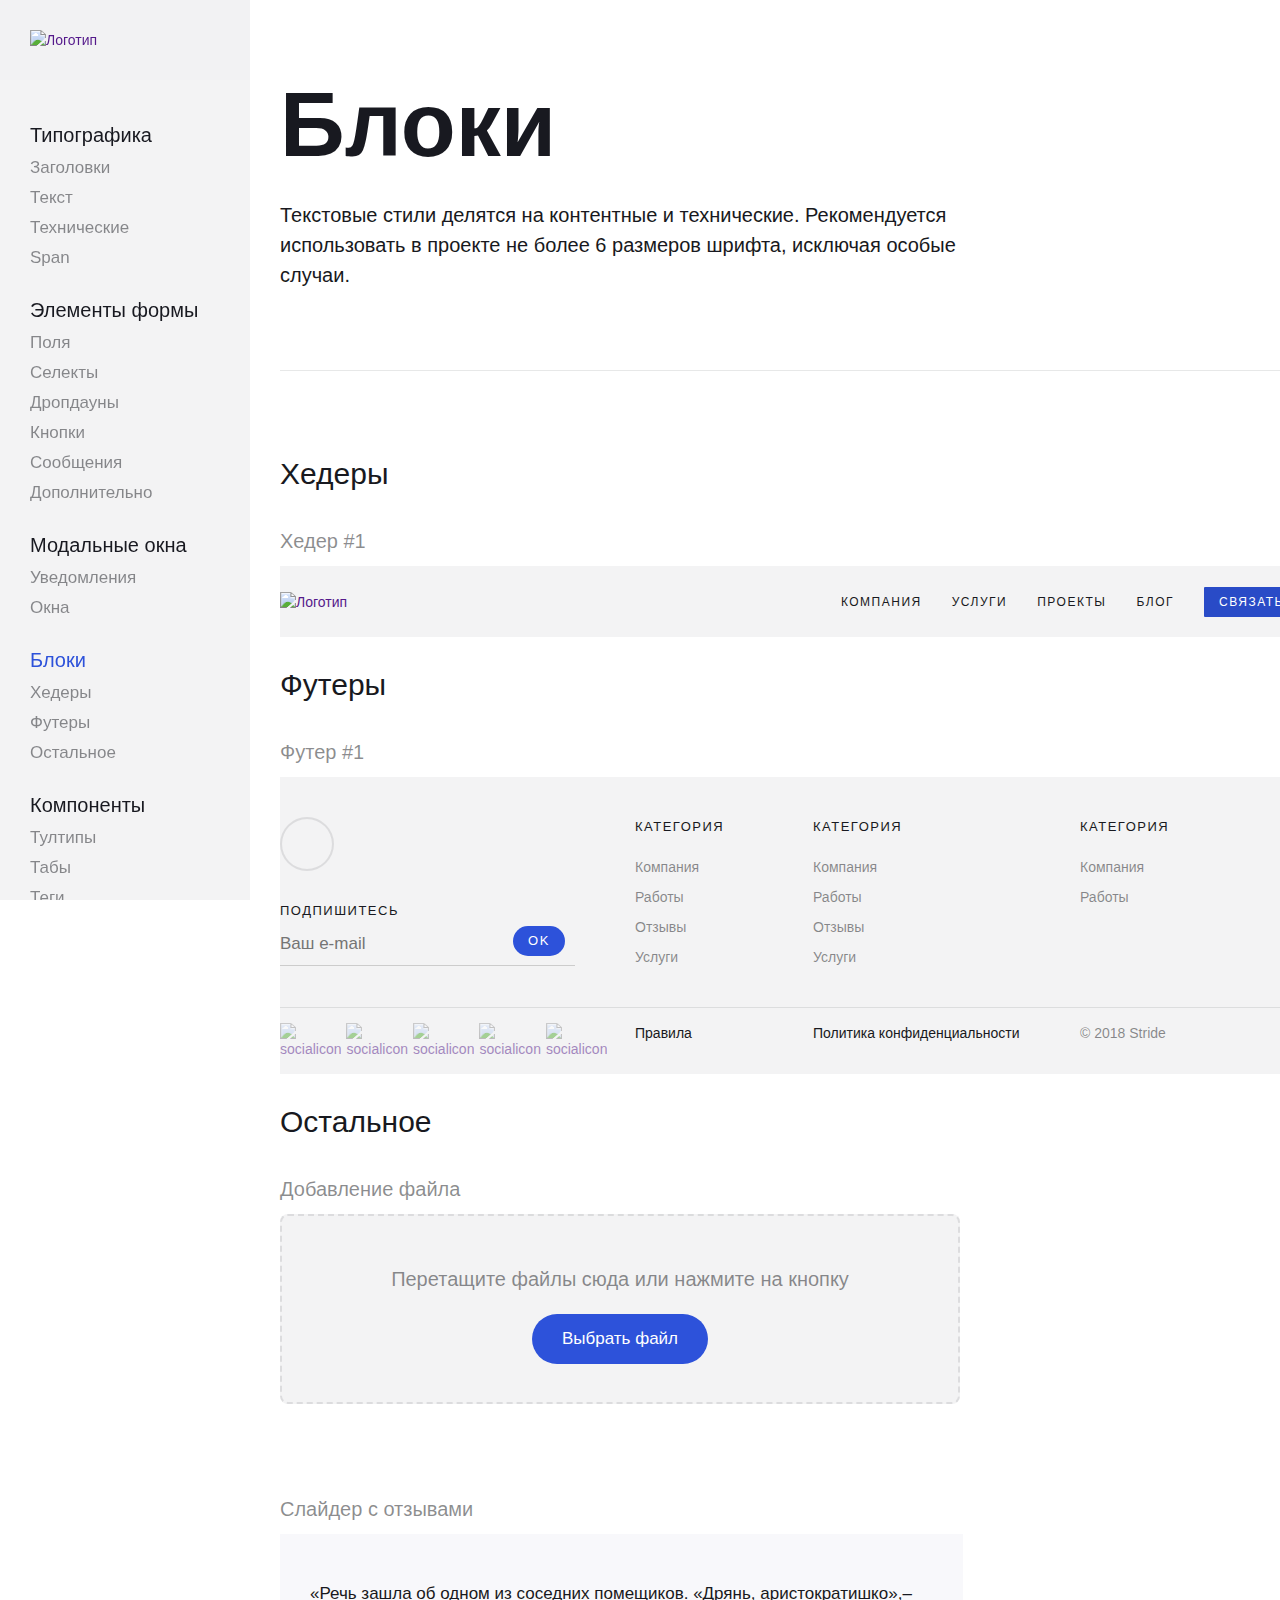
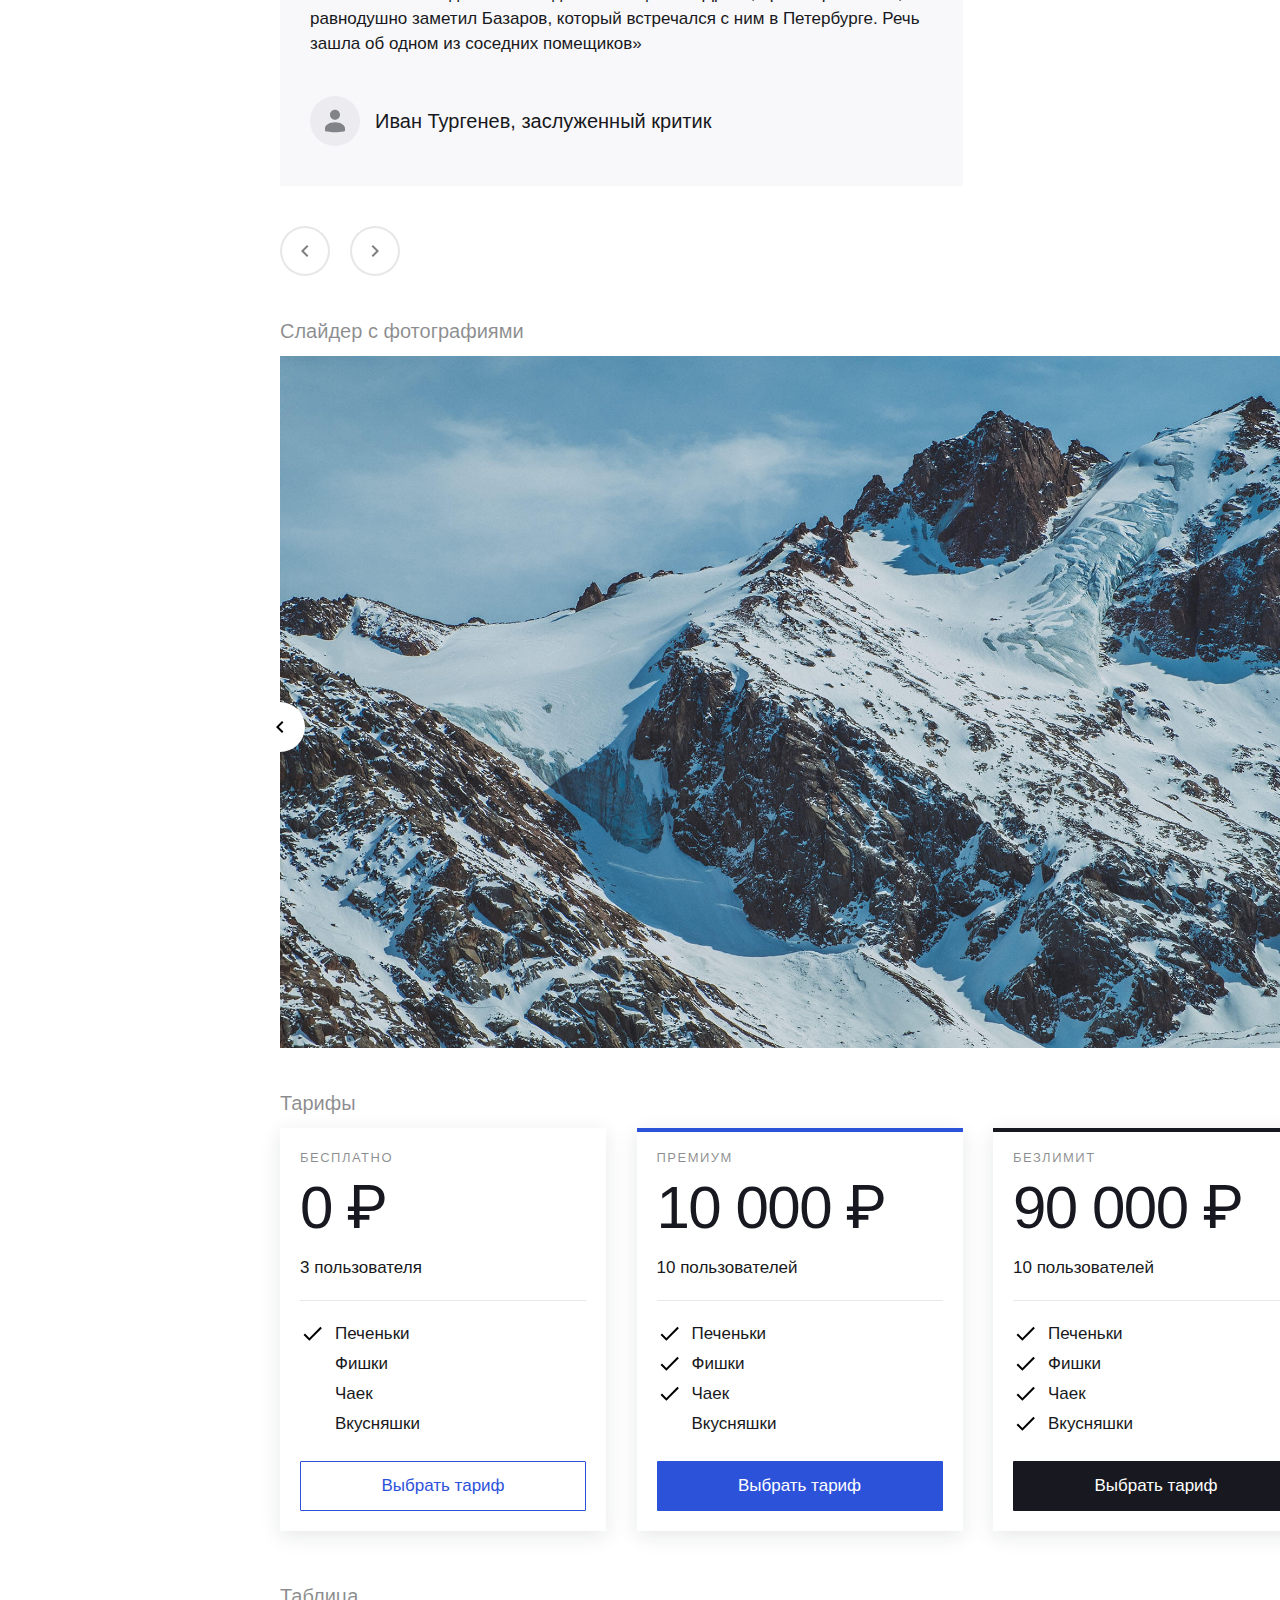
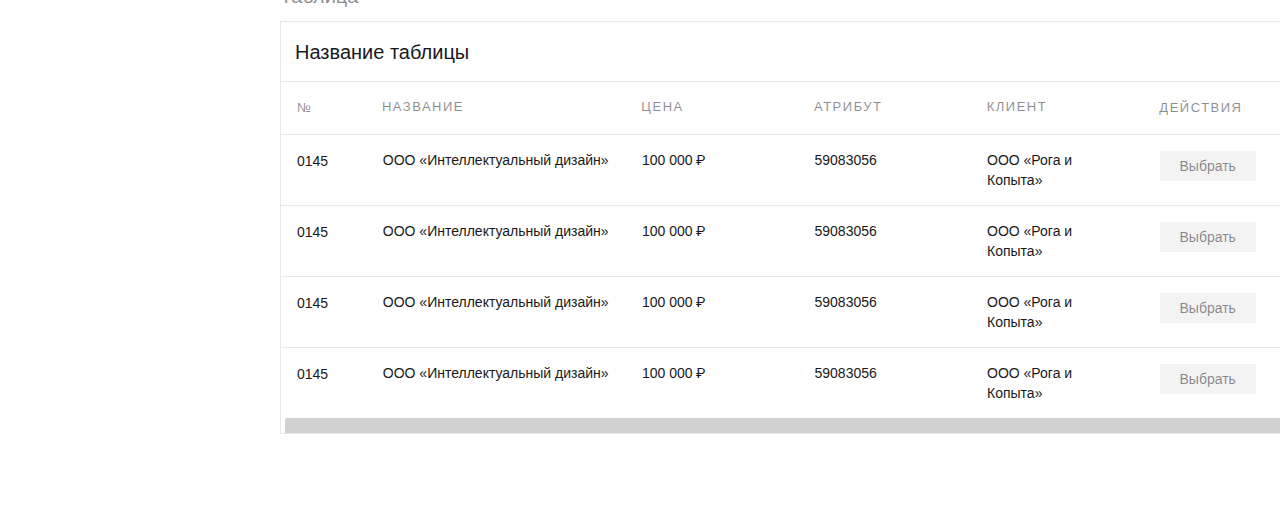
==== commit 16ec97e0: "js" ====
--- a/blocks.html
+++ b/blocks.html
@@ -47,9 +47,9 @@
                               </li>
                               <li><a class="header__navigation-menu-item--current" href="blocks.html">Блоки</a>
                                     <ul class="header__navigation-list">
-                                          <li><a class="header__navigation-item" href="">Хедеры</a></li>
-                                          <li><a class="header__navigation-item" href="">Футеры</a></li>
-                                          <li><a class="header__navigation-item" href="">Остальное</a></li>
+                                          <li><a class="header__navigation-item" href="#header">Хедеры</a></li>
+                                          <li><a class="header__navigation-item" href="#footer">Футеры</a></li>
+                                          <li><a class="header__navigation-item" href="#more">Остальное</a></li>
                                     </ul>
                               </li>
                               <li><a class="header__navigation-menu-item" href="components.html">Компоненты</a>
@@ -63,9 +63,7 @@
                               </li>
                               <li><a class="header__navigation-menu-item" href="icons.html">Иконки</a>
                                     <ul class="header__navigation-list">
-                                          <li><a class="header__navigation-item" href="">Стандартный набор</a></li>
-                                          <li><a class="header__navigation-item" href="">Социальные сети</a></li>
-                                          <li><a class="header__navigation-item" href="">Флаги</a></li>
+                                          <li><a class="header__navigation-item" href="">Material</a></li>
                                     </ul>
                               </li>
                         </ul>
@@ -81,6 +79,7 @@
                                     случаи.</p>
                         </header>
                         <section class="blocks__header">
+                              <a id="header"></a>
                               <h2 class="blocks__headline">Хедеры</h2>
                               <h3 class="blocks__name">Хедер #1</h3>
                               <header class="blocks__header1-wrapper">
@@ -104,6 +103,7 @@
                               </header>
                         </section>
                         <section class="blocks__footer">
+                              <a id="footer"></a>
                               <h2 class="blocks__headline">Футеры</h2>
                               <h3 class="blocks__name">Футер #1</h3>
                               <footer class="blocks__footer1-wrapper">
@@ -195,6 +195,7 @@
                               </footer>
                         </section>
                         <section class="blocks__more">
+                              <a id="more"></a>
                               <h2 class="blocks__headline">Остальное</h2>
                               <section class="blocks__more-file">
                                     <h3 class="blocks__name">Добавление файла</h3>
@@ -205,11 +206,10 @@
                                                 </p>
                                                 <label class="more-file__form-input-wrapper"><input
                                                             id="more-file__form-input" type="file" name="photo" multiple
-                                                            accept="image/*,image/jpeg" onchange="getFileParam();">
+                                                            accept="image/*,image/jpeg">
 
                                                       <span class="more-file__form-button">Выбрать файл</span>
                                                 </label>
-                                                <input class="more-file__form-submit" type="submit" value="Отправить">
                                           </form>
                                           <div class="more-file__form-value">
                                                 <div>
@@ -218,18 +218,20 @@
                                                 </div>
                                                 <div id="more-file__file-preview">&nbsp;</div>
                                           </div>
+                                          <input class="more-file__form-submit" type="submit" value="Отправить"
+                                                style="display: none;">
                                     </div>
                               </section>
                               <section class="blocks__more-sliders">
                                     <h3 class="blocks__name">Слайдер с отзывами</h3>
                                     <div class="more-slider__container">
                                           <div class="more-slider__wrapper">
-                                                <div class="more-slider__slider1">
+                                                <div class="more-slider__slider1 more-slider__slider--active">
                                                       <p class="more-slider__slider1-text">«Речь зашла об одном из
                                                             соседних помещиков. «Дрянь,
                                                             аристократишко»,– равнодушно заметил Базаров, который
                                                             встречался с ним в Петербурге. Речь зашла об одном из
-                                                            соседних помещиков.</p>
+                                                            соседних помещиков»</p>
                                                       <div class="more-slider__slider1-autor"><img
                                                                   class="more-slider__slider1-autor-img"
                                                                   src="img/avatar-black.svg" width="50" height="50">
@@ -240,17 +242,15 @@
 
                                                 </div>
                                                 <div class="more-slider__slider2">
-                                                      <p class="more-slider__slider1-text">«Речь зашла об одном из
-                                                            соседних помещиков. «Дрянь,
-                                                            аристократишко»,– равнодушно заметил Базаров, который
-                                                            встречался с ним в Петербурге. Речь зашла об одном из
-                                                            соседних помещиков.</p>
-                                                      <div class="more-slider__slider1-autor"><img
-                                                                  class="more-slider__slider1-autor-img"
+                                                      <p class="more-slider__slider2-text">«Какой самый живучий паразит?
+                                                            Бактерия? Вирус? Идея. Она живучая и крайне заразная. Стоит
+                                                            идее завладеть мозгом, избавиться от нее практически
+                                                            невозможно. Я имею в виду сформировавшуюся идею, полностью
+                                                            осознанную, поселившуюся в голове»</p>
+                                                      <div class="more-slider__slider2-autor"><img
+                                                                  class="more-slider__slider2-autor-img"
                                                                   src="img/avatar-black.svg" width="50" height="50">
-                                                            <p class="more-slider__slider1-autor-name">Иван Тургенев,
-                                                                  заслуженный
-                                                                  критик</p>
+                                                            <p class="more-slider__slider2-autor-name">Кто-то</p>
                                                       </div>
 
                                                 </div>
@@ -271,7 +271,7 @@
                                     <h3 class="blocks__name">Слайдер с фотографиями</h3>
                                     <div class="more-photo__wrapper">
                                           <ul class="more-photo__slider-container">
-                                                <li class="more-photo__slider">
+                                                <li class="more-photo__slider more-photo__slider--active">
                                                       <img src="img/unsplash.jpg" class="more-photo__slider1-img"
                                                             width="1039" height="692" alt="photo-one">
 
@@ -433,7 +433,7 @@
                   </div>
             </main>
       </div>
-      <script src="js/scripts.js"></script>
+      <script src="js/blocks.js"></script>
 </body>
 
 </html>--- a/css/style.css
+++ b/css/style.css
@@ -3,7 +3,7 @@
 Переменные шрифтов в SCSS
 */
 body {
-  font-family: Roboto, sans-serif;
+  font-family: -apple-system, BlinkMacSystemFont, Segoe UI, Helvetica, Arial, Roboto, Ubuntu, sans-serif, Apple Color Emoji, Segoe UI Emojiж;
   color: #181920;
   font-size: 14px;
   line-height: 20px;
@@ -101,7 +101,7 @@
 }
 
 .header__navigation-menu-item:hover {
-  color: rgba(24, 25, 32, 0.75);
+  color: rgba(24, 25, 32, 0.3);
 }
 
 .header__navigation-menu-item:focus {
@@ -132,19 +132,19 @@
 
 .header__navigation-item:hover,
 .header__navigation-item:focus {
-  color: rgba(24, 25, 32, 0.3);
+  color: #cccccc;
 }
 
 .typography__main {
   width: 100%;
-  position: relative;
-  margin-left: 250px;
-  padding: 80px 30px;
+  box-sizing: border-box;
+  position: relative;
+  padding: 80px 30px 80px 280px;
 }
 
 .typography__main-container {
   width: 1039px;
-  margin: 0 auto;
+  margin: 0;
   padding: 0;
 }
 
@@ -487,13 +487,12 @@
   width: 100%;
   box-sizing: border-box;
   position: relative;
-  margin-left: 250px;
-  padding: 80px 30px;
+  padding: 80px 30px 80px 280px;
 }
 
 .form-elements__main-container {
   width: 1039px;
-  margin: 0 auto;
+  margin: 0;
   padding: 0;
 }
 
@@ -741,18 +740,8 @@
   line-height: 25px;
 }
 
-.form-elements__field-success-input2 {
-  box-sizing: border-box;
-  border: none;
-  border-bottom: 1px solid #0f995e;
-  margin-bottom: 10px;
-  padding: 9px 0;
-  transition: all 0.1s ease-in-out;
-  cursor: text;
-  height: 50px;
-  border-radius: 1px;
-  font-size: 17px;
-  line-height: 25px;
+.form-elements__field-success-input1:hover {
+  border-color: rgba(15, 153, 94, 0.1);
 }
 
 .form-elements__field-success-input1:focus {
@@ -763,6 +752,24 @@
   border-bottom-width: 2px;
 }
 
+.form-elements__field-success-input2 {
+  box-sizing: border-box;
+  border: none;
+  border-bottom: 1px solid #0f995e;
+  margin-bottom: 10px;
+  padding: 9px 0;
+  transition: all 0.1s ease-in-out;
+  cursor: text;
+  height: 50px;
+  border-radius: 1px;
+  font-size: 17px;
+  line-height: 25px;
+}
+
+.form-elements__field-success-input2:hover {
+  border-color: rgba(15, 153, 94, 0.1);
+}
+
 .form-elements__field-success-input2:focus {
   outline: none;
   padding-bottom: 8px;
@@ -807,18 +814,8 @@
   line-height: 25px;
 }
 
-.form-elements__field-warning-input2 {
-  box-sizing: border-box;
-  border: none;
-  border-bottom: 1px solid #f8b52b;
-  margin-bottom: 10px;
-  padding: 9px 0;
-  transition: all 0.1s ease-in-out;
-  cursor: text;
-  height: 50px;
-  border-radius: 1px;
-  font-size: 17px;
-  line-height: 25px;
+.form-elements__field-warning-input1:hover {
+  border-color: rgba(248, 181, 43, 0.1);
 }
 
 .form-elements__field-warning-input1:focus {
@@ -829,6 +826,24 @@
   border-bottom-width: 2px;
 }
 
+.form-elements__field-warning-input2 {
+  box-sizing: border-box;
+  border: none;
+  border-bottom: 1px solid #f8b52b;
+  margin-bottom: 10px;
+  padding: 9px 0;
+  transition: all 0.1s ease-in-out;
+  cursor: text;
+  height: 50px;
+  border-radius: 1px;
+  font-size: 17px;
+  line-height: 25px;
+}
+
+.form-elements__field-warning-input2:hover {
+  border-color: rgba(248, 181, 43, 0.1);
+}
+
 .form-elements__field-warning-input2:focus {
   outline: none;
   padding-bottom: 8px;
@@ -873,18 +888,8 @@
   line-height: 25px;
 }
 
-.form-elements__field-error-input2 {
-  box-sizing: border-box;
-  border: none;
-  border-bottom: 1px solid #ea4d47;
-  margin-bottom: 10px;
-  padding: 9px 0;
-  transition: all 0.1s ease-in-out;
-  cursor: text;
-  height: 50px;
-  border-radius: 1px;
-  font-size: 17px;
-  line-height: 25px;
+.form-elements__field-error-input1:hover {
+  border-color: rgba(234, 77, 71, 0.1);
 }
 
 .form-elements__field-error-input1:focus {
@@ -895,6 +900,24 @@
   border-bottom-width: 2px;
 }
 
+.form-elements__field-error-input2 {
+  box-sizing: border-box;
+  border: none;
+  border-bottom: 1px solid #ea4d47;
+  margin-bottom: 10px;
+  padding: 9px 0;
+  transition: all 0.1s ease-in-out;
+  cursor: text;
+  height: 50px;
+  border-radius: 1px;
+  font-size: 17px;
+  line-height: 25px;
+}
+
+.form-elements__field-error-input2:hover {
+  border-color: rgba(234, 77, 71, 0.1);
+}
+
 .form-elements__field-error-input2:focus {
   outline: none;
   padding-bottom: 8px;
@@ -942,27 +965,27 @@
 .form-elements__field-blocked-input1:disabled {
   opacity: 0.5;
   cursor: not-allowed;
-  background-color: #ffffff;
+  background-color: white;
+}
+
+.form-elements__field-blocked-input2 {
+  box-sizing: border-box;
+  border: none;
+  border-bottom: 1px solid rgba(24, 25, 32, 0.1);
+  margin-bottom: 10px;
+  padding: 9px 0;
+  transition: all 0.1s ease-in-out;
+  cursor: text;
+  height: 50px;
+  border-radius: 1px;
+  font-size: 17px;
+  line-height: 25px;
 }
 
 .form-elements__field-blocked-input2:disabled {
   opacity: 0.5;
   cursor: not-allowed;
-  background-color: #ffffff;
-}
-
-.form-elements__field-blocked-input2 {
-  box-sizing: border-box;
-  border: none;
-  border-bottom: 1px solid rgba(24, 25, 32, 0.1);
-  margin-bottom: 10px;
-  padding: 9px 0;
-  transition: all 0.1s ease-in-out;
-  cursor: text;
-  height: 50px;
-  border-radius: 1px;
-  font-size: 17px;
-  line-height: 25px;
+  background-color: white;
 }
 
 .form-elements__field-icon {
@@ -1000,6 +1023,16 @@
   background-repeat: no-repeat;
 }
 
+.form-elements__field-icon-input1:hover {
+  border-color: rgba(24, 25, 32, 0.2);
+}
+
+.form-elements__field-icon-input1:focus {
+  outline: none;
+  border-color: rgba(24, 25, 32, 0.2);
+  border-bottom: 2px solid #2d52da;
+}
+
 .form-elements__field-icon-input2 {
   box-sizing: border-box;
   border: none;
@@ -1017,18 +1050,8 @@
   background-repeat: no-repeat;
 }
 
-.form-elements__field-icon-input1:hover {
-  border-color: rgba(24, 25, 32, 0.2);
-}
-
 .form-elements__field-icon-input2:hover {
   border-color: rgba(24, 25, 32, 0.2);
-}
-
-.form-elements__field-icon-input1:focus {
-  outline: none;
-  border-color: rgba(24, 25, 32, 0.2);
-  border-bottom: 2px solid #2d52da;
 }
 
 .form-elements__field-icon-input2:focus {
@@ -1079,11 +1102,10 @@
   padding-bottom: 5px;
   margin: 10px;
   border: none;
-  font-family: Pragmatica, sans-serif;
   font-size: 13px;
   line-height: 20px;
   font-weight: 500;
-  color: #fff;
+  color: white;
   letter-spacing: 1.5px;
   text-transform: uppercase;
   border-radius: 100px;
@@ -1121,11 +1143,10 @@
   padding-bottom: 5px;
   margin: 10px;
   border: none;
-  font-family: Pragmatica, sans-serif;
   font-size: 13px;
   line-height: 20px;
   font-weight: 500;
-  color: #fff;
+  color: white;
   letter-spacing: 1.5px;
   text-transform: uppercase;
   border-radius: 100px;
@@ -1206,25 +1227,7 @@
   line-height: 25px;
 }
 
-.form-elements__field-text-textarea2 {
-  box-sizing: border-box;
-  border: none;
-  border-bottom: 1px solid rgba(24, 25, 32, 0.1);
-  margin-bottom: 10px;
-  padding: 9px 0;
-  transition: all 0.1s ease-in-out;
-  cursor: text;
-  min-height: 100px;
-  border-radius: 1px;
-  font-size: 17px;
-  line-height: 25px;
-}
-
 .form-elements__field-text-textarea1:hover {
-  border-color: rgba(24, 25, 32, 0.2);
-}
-
-.form-elements__field-text-textarea2:hover {
   border-color: rgba(24, 25, 32, 0.2);
 }
 
@@ -1234,6 +1237,24 @@
   border-color: rgba(24, 25, 32, 0.2);
   border-bottom-color: #2d52da;
   border-bottom-width: 2px;
+}
+
+.form-elements__field-text-textarea2 {
+  box-sizing: border-box;
+  border: none;
+  border-bottom: 1px solid rgba(24, 25, 32, 0.1);
+  margin-bottom: 10px;
+  padding: 9px 0;
+  transition: all 0.1s ease-in-out;
+  cursor: text;
+  min-height: 100px;
+  border-radius: 1px;
+  font-size: 17px;
+  line-height: 25px;
+}
+
+.form-elements__field-text-textarea2:hover {
+  border-color: rgba(24, 25, 32, 0.2);
 }
 
 .form-elements__field-text-textarea2:focus {
@@ -1306,6 +1327,14 @@
   justify-content: space-between;
 }
 
+.form-elements__select-style-multiple {
+  box-sizing: border-box;
+  min-height: 100px;
+  margin-bottom: 20px;
+  display: flex;
+  justify-content: space-between;
+}
+
 .form-elements__select-style-name {
   box-sizing: border-box;
   width: 326px;
@@ -1329,6 +1358,13 @@
 }
 
 .form-elements__select-blocked {
+  width: 326px;
+  box-sizing: border-box;
+  display: flex;
+  flex-direction: column;
+}
+
+.form-elements__select-multiple {
   width: 326px;
   box-sizing: border-box;
   display: flex;
@@ -1359,8 +1395,18 @@
   margin-bottom: 10px;
 }
 
+.form-elements__select-multiple-label {
+  color: rgba(24, 25, 32, 0.5);
+  font-size: 13px;
+  letter-spacing: 1.5px;
+  text-transform: uppercase;
+  margin-bottom: 10px;
+}
+
 .form-elements__field-ordinary-select1 {
   height: 50px;
+  width: 326px;
+  box-sizing: border-box;
   margin-bottom: 10px;
   border-style: solid;
   border-color: rgba(24, 25, 32, 0.1);
@@ -1373,10 +1419,18 @@
   -webkit-appearance: none;
   -moz-appearance: none;
   appearance: none;
+  outline: none;
+}
+
+.form-elements__field-ordinary-select1:hover,
+.form-elements__field-ordinary-select1:focus {
+  border-color: rgba(24, 25, 32, 0.2);
 }
 
 .form-elements__field-ordinary-select2 {
   height: 50px;
+  width: 326px;
+  box-sizing: border-box;
   margin-bottom: 10px;
   border-style: solid;
   border-color: rgba(24, 25, 32, 0.1);
@@ -1389,18 +1443,18 @@
   -webkit-appearance: none;
   -moz-appearance: none;
   appearance: none;
-}
-
-.form-elements__field-ordinary-select1:hover {
-  border-color: rgba(24, 25, 32, 0.2);
-}
-
-.form-elements__field-ordinary-select2:hover {
+  outline: none;
+}
+
+.form-elements__field-ordinary-select2:hover,
+.form-elements__field-ordinary-select2:focus {
   border-color: rgba(24, 25, 32, 0.2);
 }
 
 .form-elements__field-icon-select1 {
   height: 50px;
+  width: 326px;
+  box-sizing: border-box;
   margin-bottom: 10px;
   border-style: solid;
   border-color: rgba(24, 25, 32, 0.1);
@@ -1413,10 +1467,17 @@
   -webkit-appearance: none;
   -moz-appearance: none;
   appearance: none;
+  outline: none;
+}
+
+.form-elements__field-icon-select1:hover,
+.form-elements__field-icon-select1:focus {
+  border-color: rgba(24, 25, 32, 0.2);
 }
 
 .form-elements__field-icon-select2 {
   height: 50px;
+  width: 326px;
   margin-bottom: 10px;
   border-style: solid;
   border-color: rgba(24, 25, 32, 0.1);
@@ -1429,18 +1490,18 @@
   -webkit-appearance: none;
   -moz-appearance: none;
   appearance: none;
-}
-
-.form-elements__field-icon-select1:hover {
-  border-color: rgba(24, 25, 32, 0.2);
-}
-
-.form-elements__field-icon-select2:hover {
+  outline: none;
+}
+
+.form-elements__field-icon-select2:hover,
+.form-elements__field-icon-select2:focus {
   border-color: rgba(24, 25, 32, 0.2);
 }
 
 .form-elements__field-blocked-select1 {
   height: 50px;
+  width: 326px;
+  box-sizing: border-box;
   margin-bottom: 10px;
   border-style: solid;
   border-color: rgba(24, 25, 32, 0.1);
@@ -1455,14 +1516,21 @@
   appearance: none;
 }
 
+.form-elements__field-blocked-select1:disabled {
+  opacity: 0.5;
+  cursor: not-allowed;
+}
+
 .form-elements__field-blocked-select2 {
   height: 50px;
+  width: 326px;
+  box-sizing: border-box;
   margin-bottom: 10px;
   border-style: solid;
   border-color: rgba(24, 25, 32, 0.1);
   transition: all 0.1s ease-in-out;
   cursor: pointer;
-  padding: 9px 50px 9px 15px;
+  padding: 9px 50px 9px 0;
   font-size: 17px;
   line-height: 25px;
   background: url(../img/keyboard.svg) top 50% right 10px no-repeat;
@@ -1471,16 +1539,197 @@
   appearance: none;
 }
 
-.form-elements__field-blocked-select1:disabled {
-  opacity: 0.5;
-  cursor: not-allowed;
-}
-
 .form-elements__field-blocked-select2:disabled {
   opacity: 0.5;
   cursor: not-allowed;
 }
 
+.field-multiple-select1__item-container {
+  display: flex;
+  flex-wrap: wrap;
+  min-height: 50px;
+  width: 326px;
+  box-sizing: border-box;
+  box-sizing: border-box;
+  border: 1px solid rgba(24, 25, 32, 0.1);
+  transition: all 0.1s ease-in-out;
+  cursor: pointer;
+  padding: 9px 50px 9px 15px;
+  font-size: 17px;
+  line-height: 25px;
+  background: url(../img/keyboard.svg) top 50% right 10px no-repeat;
+  -webkit-appearance: none;
+  -moz-appearance: none;
+  appearance: none;
+}
+
+.field-multiple-select1__item {
+  position: relative;
+  vertical-align: center;
+  padding: 0 30px 0 0;
+  margin-right: 10px;
+  color: #222222;
+  font-size: 17px;
+  line-height: 30px;
+}
+
+.field-multiple-select1__item::after {
+  content: "";
+  position: absolute;
+  top: 0;
+  right: 0;
+  width: 30px;
+  height: 30px;
+  background-image: url(../img/not.svg);
+  background-size: 15px;
+  background-repeat: no-repeat;
+  background-position: center;
+  opacity: 0.3;
+}
+
+.field-multiple-select1__item:hover::after {
+  opacity: 0.5;
+}
+
+.field-multiple-select1__list-wrapper {
+  width: 100%;
+  position: relative;
+  display: none;
+}
+
+.field-multiple-select1__list {
+  position: absolute;
+  top: 0;
+  left: 0;
+  padding: 0;
+  width: 100%;
+  height: 200px;
+  box-sizing: border-box;
+  border: 1px solid rgba(24, 25, 32, 0.1);
+  overflow: auto;
+}
+
+.field-multiple-select1__list-item {
+  display: block;
+  padding: 10px 15px;
+  font-size: 17px;
+  line-height: 25px;
+  color: #222222;
+}
+
+.field-multiple-select1__list-item:hover,
+.field-multiple-select1__list-item:focus {
+  background-color: rgba(45, 82, 218, 0.3);
+}
+
+.field-multiple-select1__list-item--curent {
+  color: #2d52da;
+}
+
+.form-elements__field-multiple-select1:hover {
+  border-color: rgba(24, 25, 32, 0.2);
+}
+
+.field-multiple-select1__list-open {
+  display: block;
+  width: 100%;
+  position: relative;
+  z-index: 10;
+}
+
+.field-multiple-select2__item-container {
+  display: flex;
+  justify-content: space-between;
+  height: 50px;
+  width: 326px;
+  margin-bottom: 10px;
+  box-sizing: border-box;
+  border-bottom: 1px solid rgba(24, 25, 32, 0.1);
+  transition: all 0.1s ease-in-out;
+  cursor: pointer;
+  padding: 10px 50px 9px 0;
+  font-size: 17px;
+  line-height: 25px;
+  background: url(../img/keyboard.svg) top 50% right 10px no-repeat;
+  -webkit-appearance: none;
+  -moz-appearance: none;
+  appearance: none;
+}
+
+.field-multiple-select2__item {
+  vertical-align: center;
+  position: relative;
+  padding: 0 30px 0 0;
+  margin-right: 5px;
+  color: #222222;
+  font-size: 17px;
+  line-height: 30px;
+}
+
+.field-multiple-select2__item::after {
+  content: "";
+  position: absolute;
+  top: 0;
+  right: 0;
+  width: 30px;
+  height: 30px;
+  background-image: url(../img/not.svg);
+  background-size: 15px;
+  background-repeat: no-repeat;
+  background-position: center;
+  opacity: 0.3;
+}
+
+.field-multiple-select2__item:hover::after {
+  opacity: 0.5;
+}
+
+.field-multiple-select2__list-wrapper {
+  width: 100%;
+  position: relative;
+  display: none;
+}
+
+.field-multiple-select2__list {
+  padding: 0;
+  position: absolute;
+  top: 0;
+  left: 0;
+  width: 100%;
+  height: 200px;
+  box-sizing: border-box;
+  border: 1px solid rgba(24, 25, 32, 0.1);
+  overflow: auto;
+}
+
+.field-multiple-select2__list-item {
+  display: block;
+  padding: 10px 15px;
+  font-size: 17px;
+  line-height: 25px;
+  color: #222222;
+}
+
+.field-multiple-select2__list-item:hover,
+.field-multiple-select2__list-item:focus {
+  background-color: rgba(45, 82, 218, 0.3);
+}
+
+.field-multiple-select2__list-item--curent {
+  color: #2d52da;
+}
+
+.form-elements__field-multiple-select2:hover {
+  border-color: rgba(24, 25, 32, 0.2);
+}
+
+.field-multiple-select2__list-open {
+  display: block;
+  width: 100%;
+  position: relative;
+  z-index: 10;
+}
+
 .form-elements__button-style {
   margin-bottom: 40px;
 }
@@ -1518,7 +1767,6 @@
   margin: 0;
   margin-bottom: 10px;
   text-align: start;
-  font-family: Pragmatica, sans-serif;
   font-size: 14px;
   line-height: 20px;
   color: rgba(24, 25, 32, 0.5);
@@ -1690,7 +1938,7 @@
   border-radius: 1px;
   background-color: #2d52da;
   transition: all 0.1s ease-in-out;
-  color: #fff;
+  color: white;
   line-height: 30px;
   cursor: pointer;
   font-size: 17px;
@@ -1729,7 +1977,7 @@
   border-radius: 25px;
   background-color: #2d52da;
   transition: all 0.1s ease-in-out;
-  color: #fff;
+  color: white;
   line-height: 30px;
   cursor: pointer;
   font-size: 17px;
@@ -1770,7 +2018,7 @@
   line-height: 30px;
   cursor: pointer;
   font-size: 17px;
-  background-color: rgba(24, 25, 32, 0.05);
+  background-color: rgba(242, 242, 243, 0.9);
   color: rgba(24, 25, 32, 0.5);
 }
 
@@ -1813,7 +2061,7 @@
   cursor: pointer;
   font-size: 17px;
   background-color: #ea4d47;
-  color: #ffffff;
+  color: white;
 }
 
 .form-elements__button-danger1:hover,
@@ -1852,7 +2100,7 @@
   border-radius: 1px;
   background-color: #2d52da;
   transition: all 0.1s ease-in-out;
-  color: #fff;
+  color: white;
   line-height: 30px;
   cursor: pointer;
   font-size: 17px;
@@ -1917,7 +2165,7 @@
   border-radius: 25px;
   background-color: #2d52da;
   transition: all 0.1s ease-in-out;
-  color: #fff;
+  color: white;
   line-height: 30px;
   cursor: pointer;
   font-size: 17px;
@@ -1972,6 +2220,332 @@
   opacity: 0.75;
 }
 
+.form-elements__button-dropdown1-wrapper {
+  display: flex;
+  flex-direction: column;
+}
+
+.form-elements__button-dropdown1 {
+  position: relative;
+  min-height: 50px;
+  box-sizing: border-box;
+  padding: 10px 60px 10px 20px;
+  margin-bottom: 10px;
+  border-radius: 25px;
+  background-color: #2d52da;
+  transition: all 0.1s ease-in-out;
+  color: white;
+  line-height: 30px;
+  cursor: pointer;
+  font-size: 17px;
+  outline: none;
+}
+
+.form-elements__button-dropdown1::before {
+  content: "";
+  position: absolute;
+  top: 10px;
+  right: 20px;
+  width: 30px;
+  height: 30px;
+  background-image: url(../img/keyboard.svg);
+  background-size: 30px;
+  background-repeat: no-repeat;
+}
+
+.form-elements__button-dropdown1:hover,
+.form-elements__button-dropdown1:focus {
+  background-color: #294bc7;
+}
+
+.button-dropdown1__list-wrapper {
+  width: 100%;
+  position: relative;
+  display: none;
+}
+
+.button-dropdown1__list {
+  padding: 0;
+  position: absolute;
+  top: 0;
+  left: 0;
+  width: 100%;
+  height: 200px;
+  box-sizing: border-box;
+  border: 1px solid rgba(24, 25, 32, 0.1);
+  background-color: white;
+  overflow: auto;
+}
+
+.button-dropdown1__list-item {
+  display: block;
+  padding: 10px 15px;
+  font-size: 17px;
+  line-height: 25px;
+  color: #222222;
+}
+
+.button-dropdown1__list-item:hover,
+.button-dropdown1__list-item:focus {
+  background-color: rgba(45, 82, 218, 0.3);
+}
+
+.button-dropdown1__list-item--curent {
+  color: #2d52da;
+}
+
+.button-dropdown1__list-open {
+  display: block;
+  width: 100%;
+  position: relative;
+  z-index: 10;
+}
+
+.form-elements__button-dropdown2-wrapper {
+  display: flex;
+  flex-direction: column;
+}
+
+.form-elements__button-dropdown2 {
+  position: relative;
+  min-height: 50px;
+  padding: 9px 59px 9px 19px;
+  margin-bottom: 10px;
+  box-sizing: border-box;
+  border: 1px solid #2d52da;
+  border-radius: 25px;
+  transition: all 0.1s ease-in-out;
+  color: #2d52da;
+  font-size: 17px;
+  line-height: 30px;
+  cursor: pointer;
+  outline: none;
+}
+
+.form-elements__button-dropdown2::before {
+  content: "";
+  position: absolute;
+  top: 10px;
+  right: 20px;
+  width: 30px;
+  height: 30px;
+  background-image: url(../img/keyboard.svg);
+  background-size: 30px;
+  background-repeat: no-repeat;
+}
+
+.form-elements__button-dropdown2:hover,
+.form-elements__button-dropdown2:focus {
+  opacity: 0.75;
+}
+
+.button-dropdown2__list-wrapper {
+  width: 100%;
+  position: relative;
+  display: none;
+}
+
+.button-dropdown2__list {
+  padding: 0;
+  position: absolute;
+  top: 0;
+  left: 0;
+  width: 100%;
+  height: 200px;
+  box-sizing: border-box;
+  border: 1px solid rgba(24, 25, 32, 0.1);
+  background-color: white;
+  overflow: auto;
+}
+
+.button-dropdown2__list-item {
+  display: block;
+  padding: 10px 15px;
+  font-size: 17px;
+  line-height: 25px;
+  color: #222222;
+}
+
+.button-dropdown2__list-item:hover,
+.button-dropdown2__list-item:focus {
+  background-color: rgba(45, 82, 218, 0.3);
+}
+
+.button-dropdown2__list-item--curent {
+  color: #2d52da;
+}
+
+.button-dropdown2__list-open {
+  display: block;
+  width: 100%;
+  position: relative;
+  z-index: 10;
+}
+
+.form-elements__button-icondropdown1-wrapper {
+  display: flex;
+  flex-direction: column;
+}
+
+.form-elements__button-icondropdown1 {
+  position: relative;
+  height: 50px;
+  width: 50px;
+  box-sizing: border-box;
+  padding: 10px;
+  margin-bottom: 10px;
+  border-radius: 25px;
+  background-color: #2d52da;
+  transition: all 0.1s ease-in-out;
+  color: white;
+  line-height: 30px;
+  cursor: pointer;
+  font-size: 17px;
+  outline: none;
+}
+
+.form-elements__button-icondropdown1::before {
+  content: "";
+  position: absolute;
+  top: 10px;
+  right: 10px;
+  width: 30px;
+  height: 30px;
+  background-image: url(../img/keyboard.svg);
+  background-size: 30px;
+  background-repeat: no-repeat;
+  background-position: center;
+}
+
+.form-elements__button-icondropdown1:hover,
+.form-elements__button-icondropdown1:focus {
+  background-color: #294bc7;
+}
+
+.button-icondropdown1__list-wrapper {
+  width: 120px;
+  position: relative;
+  display: none;
+}
+
+.button-icondropdown1__list {
+  padding: 0;
+  position: absolute;
+  top: 0;
+  left: 0;
+  width: 100%;
+  height: 200px;
+  box-sizing: border-box;
+  border: 1px solid rgba(24, 25, 32, 0.1);
+  background-color: white;
+  overflow: auto;
+}
+
+.button-icondropdown1__list-item {
+  display: block;
+  padding: 10px 15px;
+  font-size: 17px;
+  line-height: 25px;
+  color: #222222;
+}
+
+.button-icondropdown1__list-item:hover,
+.button-icondropdown1__list-item:focus {
+  background-color: rgba(45, 82, 218, 0.3);
+}
+
+.button-icondropdown1__list-item--curent {
+  color: #2d52da;
+}
+
+.button-icondropdown1__list-open {
+  display: block;
+  position: relative;
+  z-index: 10;
+}
+
+.form-elements__button-icondropdown2-wrapper {
+  display: flex;
+  flex-direction: column;
+}
+
+.form-elements__button-icondropdown2 {
+  position: relative;
+  height: 50px;
+  width: 50px;
+  padding: 9px;
+  margin-bottom: 10px;
+  box-sizing: border-box;
+  border: 1px solid #2d52da;
+  border-radius: 25px;
+  transition: all 0.1s ease-in-out;
+  color: #2d52da;
+  font-size: 17px;
+  line-height: 30px;
+  cursor: pointer;
+  outline: none;
+}
+
+.form-elements__button-icondropdown2::before {
+  content: "";
+  position: absolute;
+  top: 10px;
+  right: 10px;
+  width: 30px;
+  height: 30px;
+  background-image: url(../img/keyboard.svg);
+  background-size: 30px;
+  background-repeat: no-repeat;
+  background-position: center;
+}
+
+.form-elements__button-icondropdown2:hover,
+.form-elements__button-icondropdown2:focus {
+  opacity: 0.75;
+}
+
+.button-icondropdown2__list-wrapper {
+  width: 120px;
+  position: relative;
+  display: none;
+}
+
+.button-icondropdown2__list {
+  padding: 0;
+  position: absolute;
+  top: 0;
+  left: 0;
+  width: 100%;
+  height: 200px;
+  box-sizing: border-box;
+  border: 1px solid rgba(24, 25, 32, 0.1);
+  background-color: white;
+  overflow: auto;
+}
+
+.button-icondropdown2__list-item {
+  display: block;
+  padding: 10px 15px;
+  font-size: 17px;
+  line-height: 25px;
+  color: #222222;
+}
+
+.button-icondropdown2__list-item:hover,
+.button-icondropdown2__list-item:focus {
+  background-color: rgba(45, 82, 218, 0.3);
+}
+
+.button-icondropdown2__list-item--curent {
+  color: #2d52da;
+}
+
+.button-icondropdown2__list-open {
+  display: block;
+  position: relative;
+  z-index: 10;
+}
+
 .form-elements__button-full1 {
   width: 100%;
   box-sizing: border-box;
@@ -1980,7 +2554,7 @@
   border-radius: 1px;
   background-color: #2d52da;
   transition: all 0.1s ease-in-out;
-  color: #fff;
+  color: white;
   line-height: 30px;
   cursor: pointer;
   font-size: 17px;
@@ -2018,7 +2592,7 @@
   line-height: 30px;
   cursor: pointer;
   font-size: 17px;
-  background-color: rgba(24, 25, 32, 0.05);
+  background-color: rgba(242, 242, 243, 0.9);
   color: rgba(24, 25, 32, 0.5);
 }
 
@@ -2057,7 +2631,7 @@
   margin-bottom: 10px;
   border-radius: 1px;
   background-color: #2d52da;
-  color: #ffffff;
+  color: white;
   line-height: 30px;
   font-size: 17px;
   opacity: 0.5;
@@ -2087,7 +2661,7 @@
   border-radius: 1px;
   background-color: #2d52da;
   transition: all 0.1s ease-in-out;
-  color: #fff;
+  color: white;
   font-size: 14px;
   line-height: 20px;
   cursor: pointer;
@@ -2127,7 +2701,7 @@
   border-radius: 25px;
   background-color: #2d52da;
   transition: all 0.1s ease-in-out;
-  color: #fff;
+  color: white;
   font-size: 14px;
   line-height: 20px;
   cursor: pointer;
@@ -2165,7 +2739,7 @@
   margin-bottom: 10px;
   box-sizing: border-box;
   border-radius: 1px;
-  background-color: rgba(24, 25, 32, 0.05);
+  background-color: rgba(242, 242, 243, 0.9);
   color: rgba(24, 25, 32, 0.5);
   transition: all 0.1s ease-in-out;
   font-size: 14px;
@@ -2396,7 +2970,7 @@
   box-sizing: border-box;
   padding: 20px;
   background-color: #0f995e;
-  color: #fff;
+  color: white;
   font-size: 17px;
   line-height: 25px;
 }
@@ -2417,7 +2991,7 @@
   box-sizing: border-box;
   padding: 60px 20px 20px 20px;
   background-color: #0f995e;
-  color: #fff;
+  color: white;
   font-size: 17px;
   line-height: 25px;
 }
@@ -2430,7 +3004,7 @@
   width: 25px;
   height: 25px;
   border-radius: 50%;
-  background-color: #ffffff;
+  background-color: white;
   background-image: url(../img/done.svg);
   background-size: 20px;
   background-position: center;
@@ -2468,7 +3042,7 @@
   box-sizing: border-box;
   padding: 20px;
   background-color: #ea4d47;
-  color: #fff;
+  color: white;
   font-size: 17px;
   line-height: 25px;
 }
@@ -2489,7 +3063,7 @@
   box-sizing: border-box;
   padding: 60px 20px 20px 20px;
   background-color: #ea4d47;
-  color: #fff;
+  color: white;
   font-size: 17px;
   line-height: 25px;
 }
@@ -2607,7 +3181,7 @@
 
 .addition-toggle1__option-input:checked + .addition-toggle1__input-label {
   background-color: #2d52da;
-  color: #fff;
+  color: white;
 }
 
 .form-elements__addition-toggle2 {
@@ -2690,7 +3264,7 @@
 
 .addition-smalltoggle1__option-input:checked + .addition-smalltoggle1__input-label {
   background-color: #2d52da;
-  color: #fff;
+  color: white;
 }
 
 .form-elements__addition-smalltoggle2 {
@@ -2902,7 +3476,7 @@
   position: absolute;
   top: 3px;
   left: 3px;
-  background-color: #fff;
+  background-color: white;
   border-radius: 50px;
   width: 14px;
   height: 14px;
@@ -2950,7 +3524,7 @@
   position: absolute;
   top: 2px;
   left: 2px;
-  background-color: #fff;
+  background-color: white;
   box-shadow: 0 2px 5px 0 rgba(24, 25, 32, 0.2);
   border-radius: 50px;
   width: 14px;
@@ -3014,7 +3588,7 @@
   position: absolute;
   top: 6px;
   left: 6px;
-  background-color: #fff;
+  background-color: white;
   border-radius: 50px;
   width: 14px;
   height: 14px;
@@ -3063,7 +3637,7 @@
   position: absolute;
   top: 5px;
   left: 5px;
-  background-color: #fff;
+  background-color: white;
   box-shadow: 0 2px 5px 0 rgba(24, 25, 32, 0.2);
   border-radius: 50px;
   width: 14px;
@@ -3129,7 +3703,7 @@
   position: absolute;
   top: 3px;
   left: 3px;
-  background-color: #fff;
+  background-color: white;
   border-radius: 50px;
   width: 14px;
   height: 14px;
@@ -3176,7 +3750,7 @@
   position: absolute;
   top: 2px;
   left: 2px;
-  background-color: #fff;
+  background-color: white;
   box-shadow: 0 2px 5px 0 rgba(24, 25, 32, 0.2);
   border-radius: 50px;
   width: 14px;
@@ -3197,13 +3771,12 @@
   width: 100%;
   box-sizing: border-box;
   position: relative;
-  margin-left: 250px;
-  padding: 80px 30px;
+  padding: 80px 30px 80px 280px;
 }
 
 .modal-map__main-container {
   width: 1039px;
-  margin: 0 auto;
+  margin: 0;
   padding: 0;
 }
 
@@ -3342,16 +3915,12 @@
   display: block;
 }
 
-.notice-ordinary__modal-map-close {
-  display: none;
-}
-
 .notice-ordinary__button {
   min-height: 50px;
   padding: 10px 30px;
   background-color: #2d52da;
   transition: all 0.1s ease-in-out;
-  color: #fff;
+  color: white;
   font-size: 17px;
   line-height: 30px;
   cursor: pointer;
@@ -3369,7 +3938,7 @@
   margin: 20px;
   display: flex;
   flex-direction: column;
-  background-color: #fff;
+  background-color: white;
   box-shadow: 0 10px 20px 0 rgba(24, 25, 32, 0.1);
 }
 
@@ -3385,8 +3954,8 @@
   transition: all 0.1s ease-in-out;
 }
 
-.notice-ordinary__modal-map-close:hover,
-.notice-ordinary__modal-map-close:focus {
+.notice-ordinary__modal-map-closebutton:hover,
+.notice-ordinary__modal-map-closebutton:focus {
   opacity: 0.5;
 }
 
@@ -3452,7 +4021,7 @@
   padding: 10px 30px;
   background-color: #2d52da;
   transition: all 0.1s ease-in-out;
-  color: #fff;
+  color: white;
   font-size: 17px;
   line-height: 30px;
   cursor: pointer;
@@ -3488,7 +4057,7 @@
   margin-right: 30px;
   font-size: 17px;
   line-height: 25px;
-  color: #ffffff;
+  color: white;
 }
 
 .notice-snackbar__modal-map-cancel {
@@ -3514,7 +4083,7 @@
   padding: 10px 30px;
   background-color: #2d52da;
   transition: all 0.1s ease-in-out;
-  color: #fff;
+  color: white;
   font-size: 17px;
   line-height: 30px;
   cursor: pointer;
@@ -3555,7 +4124,7 @@
   margin: 0;
   font-size: 17px;
   line-height: 25px;
-  color: #ffffff;
+  color: white;
 }
 
 .notice-tost__modal-map-cancel {
@@ -3576,7 +4145,7 @@
   padding: 10px 30px;
   background-color: #2d52da;
   transition: all 0.1s ease-in-out;
-  color: #fff;
+  color: white;
   font-size: 17px;
   line-height: 30px;
   cursor: pointer;
@@ -3592,7 +4161,7 @@
   padding: 10px 30px;
   background-color: #2d52da;
   transition: all 0.1s ease-in-out;
-  color: #fff;
+  color: white;
   font-size: 17px;
   line-height: 30px;
   cursor: pointer;
@@ -3648,7 +4217,7 @@
   padding: 30px;
   display: flex;
   flex-direction: column;
-  background-color: #fff;
+  background-color: white;
 }
 
 .map-ordinary__modal-popup-headline {
@@ -3682,9 +4251,9 @@
   padding: 10px 30px;
   margin: 0;
   background-color: #2d52da;
-  color: #ffffff;
-  transition: all 0.1s ease-in-out;
-  color: #fff;
+  color: white;
+  transition: all 0.1s ease-in-out;
+  color: white;
   line-height: 30px;
   font-size: 17px;
 }
@@ -3699,7 +4268,7 @@
   box-sizing: border-box;
   padding: 10px 30px;
   margin: 0;
-  background-color: rgba(24, 25, 32, 0.05);
+  background-color: rgba(242, 242, 243, 0.9);
   color: rgba(24, 25, 32, 0.5);
   transition: all 0.1s ease-in-out;
   line-height: 30px;
@@ -3741,7 +4310,7 @@
   padding: 30px;
   display: flex;
   flex-direction: column;
-  background-color: #fff;
+  background-color: white;
 }
 
 .map-random__modal-popup-headline {
@@ -3802,9 +4371,9 @@
   padding: 10px 30px;
   margin: 0;
   background-color: #2d52da;
-  color: #ffffff;
-  transition: all 0.1s ease-in-out;
-  color: #fff;
+  color: white;
+  transition: all 0.1s ease-in-out;
+  color: white;
   line-height: 30px;
   font-size: 17px;
 }
@@ -3819,7 +4388,7 @@
   box-sizing: border-box;
   padding: 10px 30px;
   margin: 0;
-  background-color: rgba(24, 25, 32, 0.05);
+  background-color: rgba(242, 242, 243, 0.9);
   color: rgba(24, 25, 32, 0.5);
   transition: all 0.1s ease-in-out;
   line-height: 30px;
@@ -3858,13 +4427,12 @@
   width: 100%;
   box-sizing: border-box;
   position: relative;
-  margin-left: 250px;
-  padding: 80px 30px;
+  padding: 80px 30px 80px 280px;
 }
 
 .blocks__main-container {
   width: 1039px;
-  margin: 0 auto;
+  margin: 0;
   padding: 0;
 }
 
@@ -3986,7 +4554,7 @@
   padding: 5px 15px;
   border-radius: 1px;
   background-color: #294bc7;
-  color: #fff;
+  color: white;
   font-size: 12px;
   line-height: 20px;
   font-weight: 500;
@@ -4068,9 +4636,9 @@
   cursor: text;
   border: 0;
   outline: none;
-  border-bottom: 1px solid #ccc;
+  border-bottom: 1px solid #cccccc;
   background-color: transparent;
-  color: #333;
+  color: #333333;
   vertical-align: middle;
   font-size: 17px;
   line-height: 25px;
@@ -4095,11 +4663,10 @@
   padding-bottom: 5px;
   margin: 10px;
   border: none;
-  font-family: Pragmatica, sans-serif;
   font-size: 13px;
   line-height: 20px;
   font-weight: 500;
-  color: #fff;
+  color: white;
   letter-spacing: 1.5px;
   text-transform: uppercase;
   border-radius: 100px;
@@ -4306,7 +4873,7 @@
   padding: 10px 30px;
   margin-bottom: 10px;
   transition: all 0.1s ease-in-out;
-  color: #fff;
+  color: white;
   line-height: 30px;
   font-size: 17px;
   border-radius: 25px;
@@ -4324,7 +4891,7 @@
   display: inline-block;
   padding: 5px 15px;
   transition: all 0.1s ease-in-out;
-  color: #fff;
+  color: white;
   line-height: 30px;
   font-size: 14px;
   border-radius: 25px;
@@ -4505,7 +5072,7 @@
   border-radius: 100px;
   transition: all 0.1s ease-in-out;
   transition: all 0.1s ease-in-out;
-  background: #ffffff url(../img/chevron_right.svg) top 50% left 50% no-repeat;
+  background: white url(../img/chevron_right.svg) top 50% left 50% no-repeat;
   z-index: 3;
 }
 
@@ -4524,7 +5091,7 @@
   margin-left: -25px;
   border-radius: 100px;
   transition: all 0.1s ease-in-out;
-  background: #ffffff url(../img/chevron_left.svg) top 50% left 50% no-repeat;
+  background: white url(../img/chevron_left.svg) top 50% left 50% no-repeat;
   z-index: 3;
 }
 
@@ -4558,7 +5125,7 @@
   padding: 20px;
   display: flex;
   flex-direction: column;
-  background-color: #fff;
+  background-color: white;
   box-shadow: 0 5px 20px 0 rgba(24, 25, 32, 0.1);
   transition: all 0.1s ease-in-out;
   color: #181920;
@@ -4687,7 +5254,7 @@
   border-top: 4px solid #2d52da;
   display: flex;
   flex-direction: column;
-  background-color: #fff;
+  background-color: white;
   box-shadow: 0 5px 20px 0 rgba(24, 25, 32, 0.1);
   transition: all 0.1s ease-in-out;
   color: #181920;
@@ -4799,7 +5366,7 @@
   cursor: pointer;
   background-color: #2d52da;
   transition: all 0.1s ease-in-out;
-  color: #fff;
+  color: white;
   font-size: 17px;
   line-height: 30px;
 }
@@ -4816,7 +5383,7 @@
   border-top: 4px solid #181920;
   display: flex;
   flex-direction: column;
-  background-color: #fff;
+  background-color: white;
   box-shadow: 0 5px 20px 0 rgba(24, 25, 32, 0.1);
   transition: all 0.1s ease-in-out;
   color: #181920;
@@ -4928,7 +5495,7 @@
   line-height: 30px;
   cursor: pointer;
   background-color: #181920;
-  color: #ffffff;
+  color: white;
   font-size: 17px;
   line-height: 30px;
 }
@@ -5136,13 +5703,12 @@
   width: 100%;
   box-sizing: border-box;
   position: relative;
-  margin-left: 250px;
-  padding: 80px 30px;
+  padding: 80px 30px 80px 280px;
 }
 
 .components__main-container {
   width: 1039px;
-  margin: 0 auto;
+  margin: 0;
   padding: 0;
 }
 
@@ -5251,7 +5817,7 @@
   width: 240px;
   padding: 10px 10px 10px 40px;
   color: #181920;
-  background-color: #fff;
+  background-color: white;
   box-shadow: 0 10px 30px 0 rgba(24, 25, 32, 0.1);
   z-index: 2;
   margin-top: -10px;
@@ -5298,7 +5864,7 @@
   margin-left: -30px;
   margin-top: 5px;
   padding: 10px;
-  background-color: #fff;
+  background-color: white;
   box-shadow: 0 10px 30px 0 rgba(24, 25, 32, 0.1);
   color: rgba(24, 25, 32, 0.5);
   font-size: 14px;
@@ -5366,7 +5932,8 @@
   font-size: 17px;
   line-height: 30px;
   cursor: pointer;
-  color: #222;
+  color: #222222;
+  outline: none;
 }
 
 .tab-ordinary__wrapper1-button:hover {
@@ -5377,7 +5944,6 @@
   padding-bottom: 8px;
   border-bottom: 2px solid #2d52da;
   color: #2d52da;
-  outline: none;
   transition: all 0.1s ease-in-out;
 }
 
@@ -5385,7 +5951,6 @@
   padding-bottom: 8px;
   border-bottom: 2px solid #2d52da;
   color: #2d52da;
-  outline: none;
   transition: all 0.1s ease-in-out;
 }
 
@@ -5403,7 +5968,8 @@
   font-size: 17px;
   line-height: 30px;
   cursor: pointer;
-  color: #222;
+  color: #222222;
+  outline: none;
 }
 
 .tab-ordinary__wrapper2-button:hover {
@@ -5414,7 +5980,6 @@
   padding-bottom: 8px;
   border-bottom: 2px solid #2d52da;
   color: #2d52da;
-  outline: none;
   transition: all 0.1s ease-in-out;
 }
 
@@ -5422,7 +5987,6 @@
   padding-bottom: 8px;
   border-bottom: 2px solid #2d52da;
   color: #2d52da;
-  outline: none;
   transition: all 0.1s ease-in-out;
 }
 
@@ -5444,7 +6008,8 @@
   letter-spacing: 1.5px;
   text-transform: uppercase;
   cursor: pointer;
-  color: #222;
+  color: #222222;
+  outline: none;
 }
 
 .tab-small__wrapper1-button:hover {
@@ -5455,7 +6020,6 @@
   padding-bottom: 8px;
   border-bottom: 2px solid #2d52da;
   color: #2d52da;
-  outline: none;
   transition: all 0.1s ease-in-out;
 }
 
@@ -5463,7 +6027,6 @@
   padding-bottom: 8px;
   border-bottom: 2px solid #2d52da;
   color: #2d52da;
-  outline: none;
   transition: all 0.1s ease-in-out;
 }
 
@@ -5483,7 +6046,8 @@
   letter-spacing: 1.5px;
   text-transform: uppercase;
   cursor: pointer;
-  color: #222;
+  color: #222222;
+  outline: none;
 }
 
 .tab-small__wrapper2-button:hover {
@@ -5494,7 +6058,6 @@
   padding-bottom: 8px;
   border-bottom: 2px solid #2d52da;
   color: #2d52da;
-  outline: none;
   transition: all 0.1s ease-in-out;
 }
 
@@ -5502,7 +6065,6 @@
   padding-bottom: 8px;
   border-bottom: 2px solid #2d52da;
   color: #2d52da;
-  outline: none;
   transition: all 0.1s ease-in-out;
 }
 
@@ -5560,10 +6122,11 @@
   background-color: #2d52da;
   transition: all 0.1s ease-in-out;
   color: #f3f3f4;
-}
-
-.tag-ordinary__wrapper1-button:focus,
-.tag-ordinary__wrapper1-button:hover {
+  outline: none;
+}
+
+.tag-ordinary__wrapper1-button:hover,
+.tag-ordinary__wrapper1-button:focus {
   opacity: 0.75;
 }
 
@@ -5585,10 +6148,11 @@
   letter-spacing: 1.5px;
   text-transform: uppercase;
   cursor: pointer;
-}
-
-.tag-ordinary__wrapper2-button:focus,
-.tag-ordinary__wrapper2-button:hover {
+  outline: none;
+}
+
+.tag-ordinary__wrapper2-button:hover,
+.tag-ordinary__wrapper2-button:focus {
   opacity: 0.75;
 }
 
@@ -5610,10 +6174,11 @@
   transition: all 0.1s ease-in-out;
   color: #f3f3f4;
   border-radius: 15px;
-}
-
-.tag-round__wrapper1-button:focus,
-.tag-round__wrapper1-button:hover {
+  outline: none;
+}
+
+.tag-round__wrapper1-button:hover,
+.tag-round__wrapper1-button:focus {
   opacity: 0.75;
 }
 
@@ -5636,10 +6201,11 @@
   letter-spacing: 1.5px;
   text-transform: uppercase;
   cursor: pointer;
-}
-
-.tag-round__wrapper2-button:focus,
-.tag-round__wrapper2-button:hover {
+  outline: none;
+}
+
+.tag-round__wrapper2-button:hover,
+.tag-round__wrapper2-button:focus {
   opacity: 0.75;
 }
 
@@ -5831,14 +6397,14 @@
 
 .icon__main {
   width: 100%;
-  position: relative;
-  margin-left: 250px;
-  padding: 80px 30px;
+  box-sizing: border-box;
+  position: relative;
+  padding: 80px 30px 80px 280px;
 }
 
 .icon__main-container {
   width: 1039px;
-  margin: 0 auto;
+  margin: 0;
   padding: 0;
 }
 
@@ -5885,8 +6451,13 @@
   color: rgba(24, 25, 32, 0.5);
   padding: 0;
   margin: 0;
+  margin-bottom: 20px;
   margin-bottom: 10px;
   font-weight: normal;
 }
 
+.icon__sprite-wrapper {
+  margin-bottom: 20px;
+}
+
 /*# sourceMappingURL=style.css.map */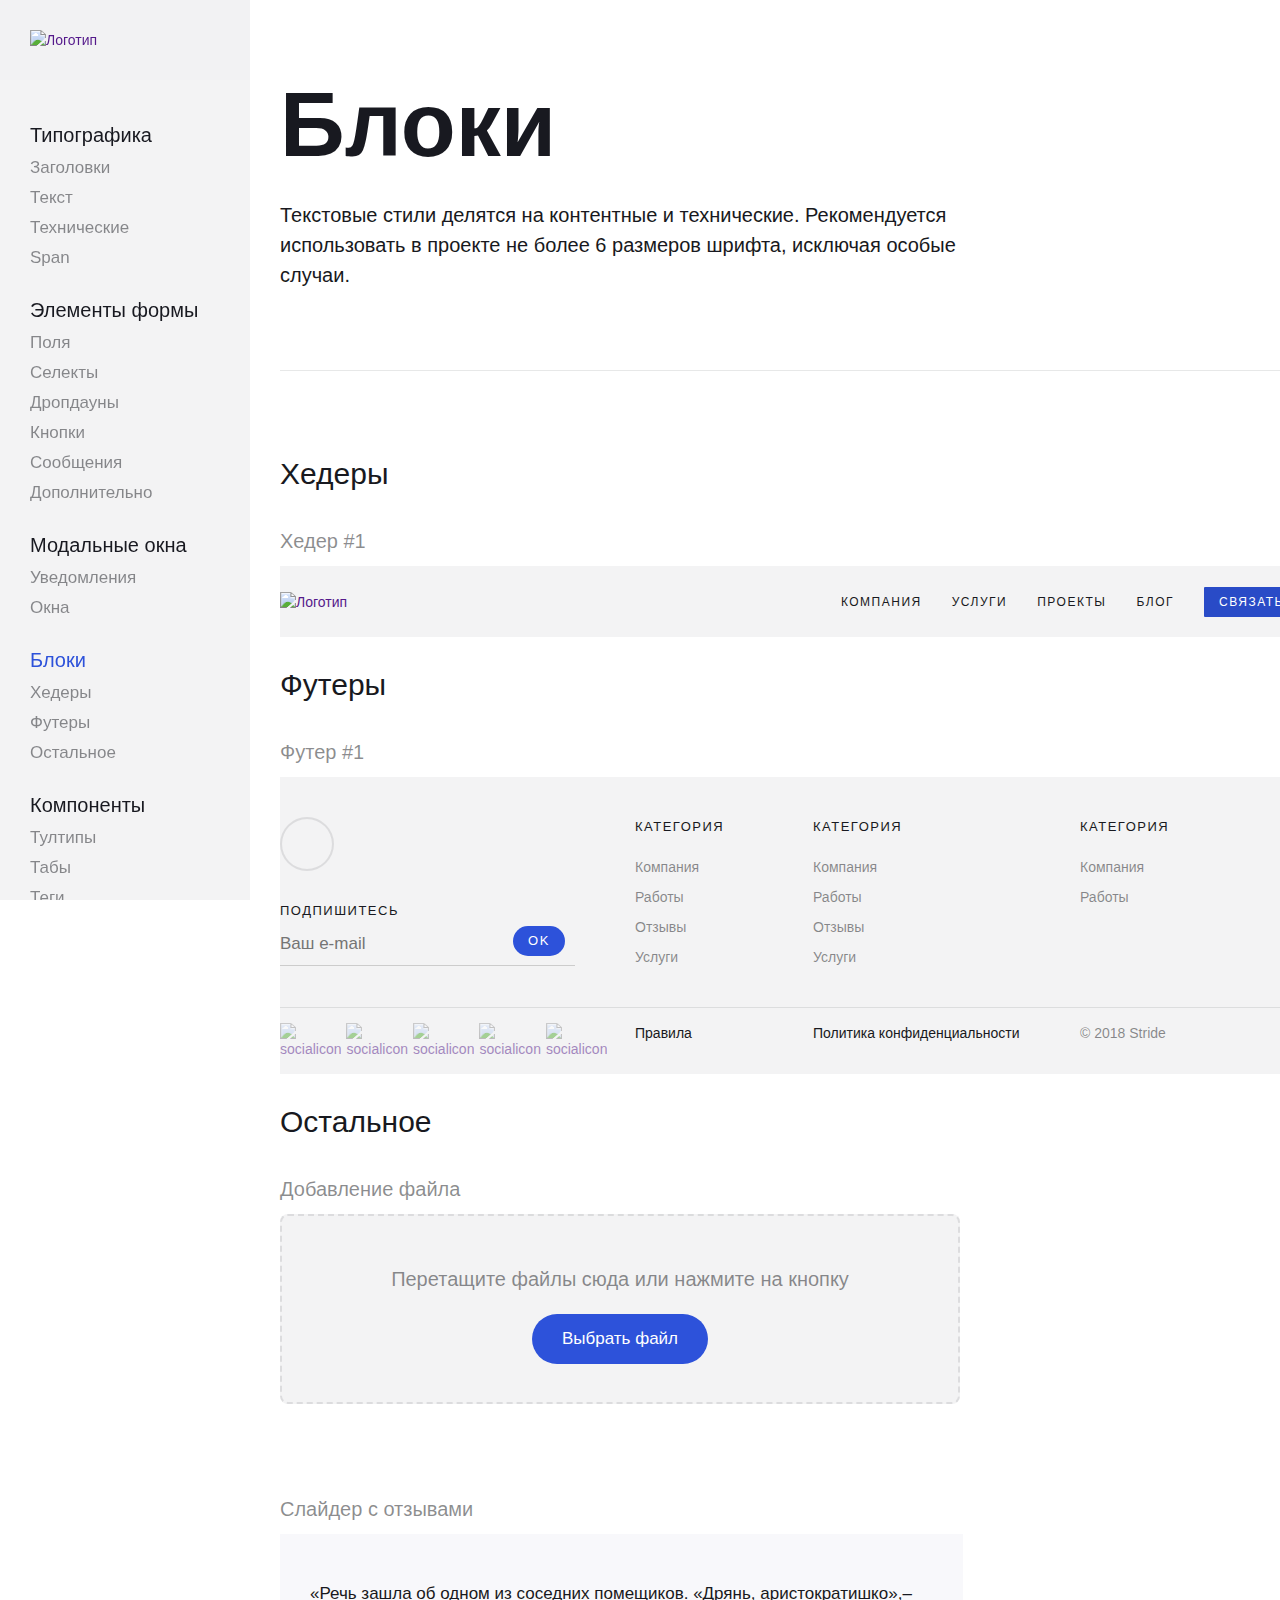
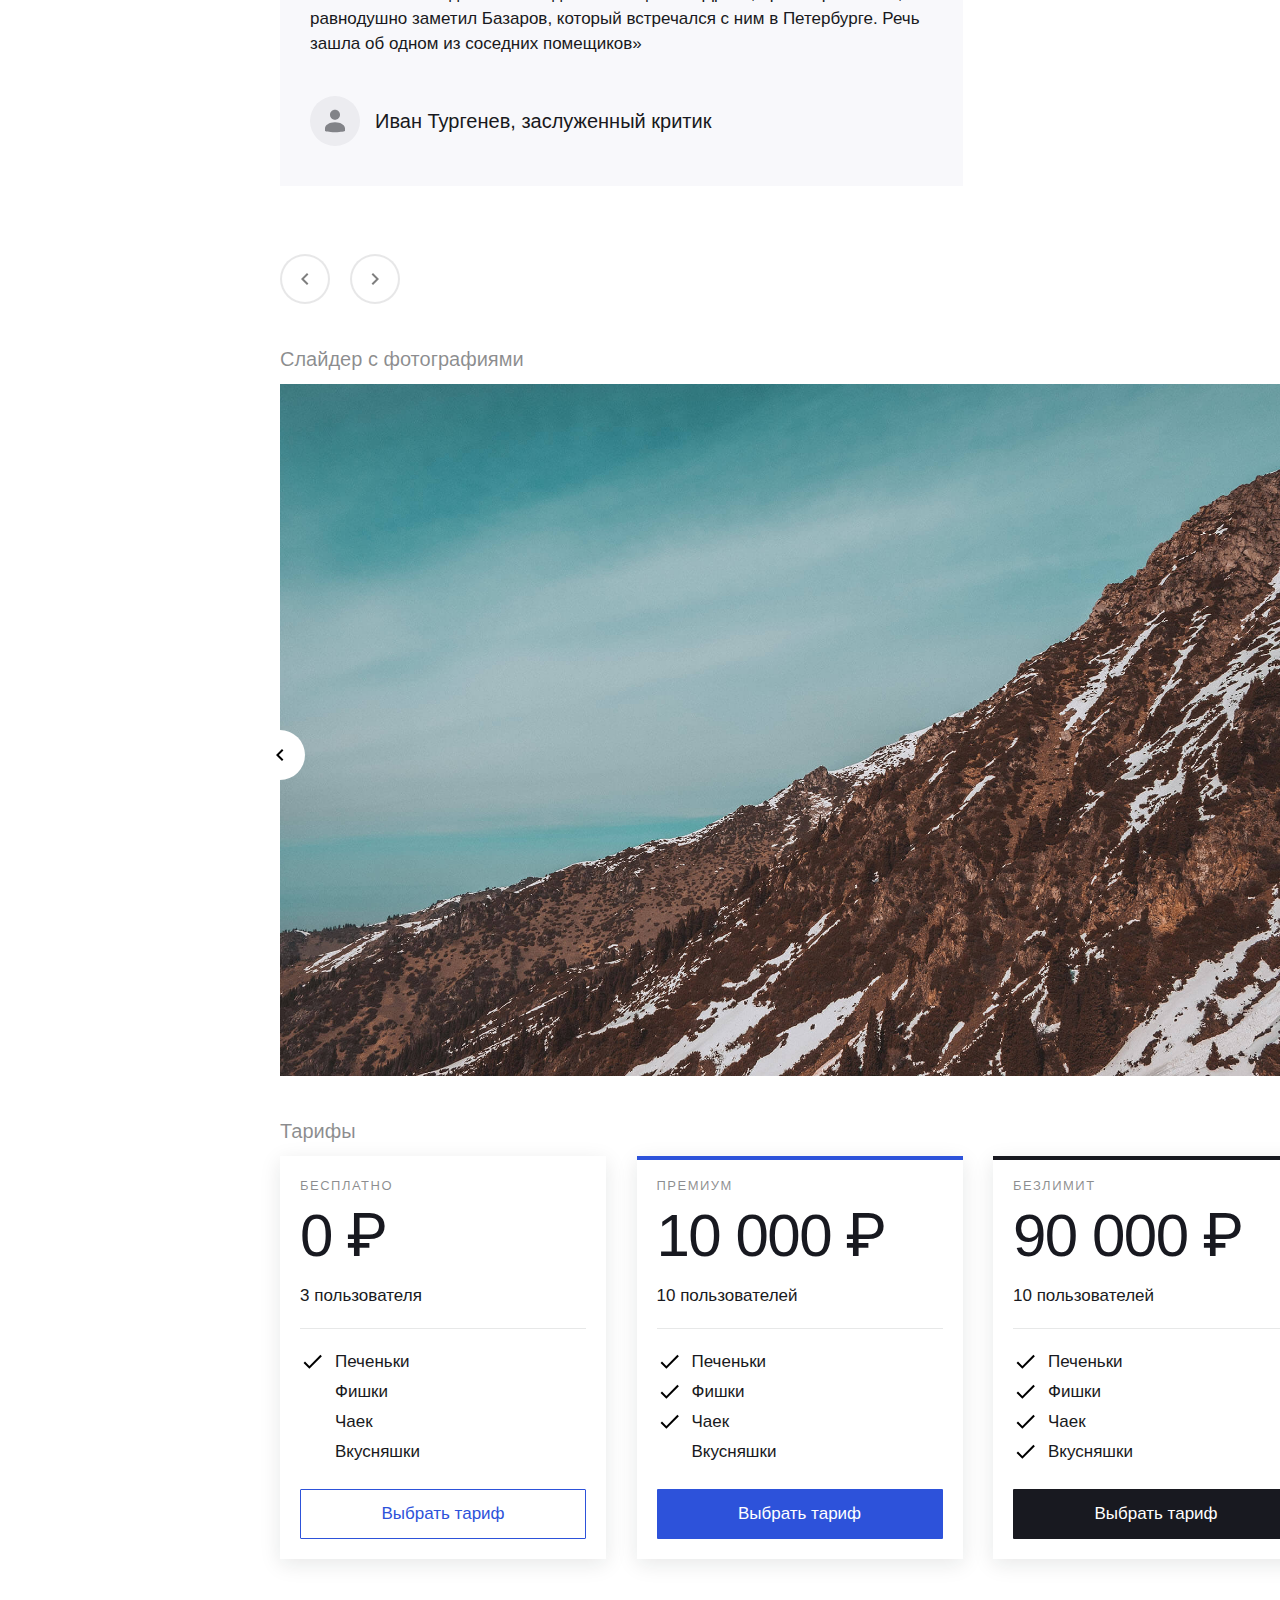
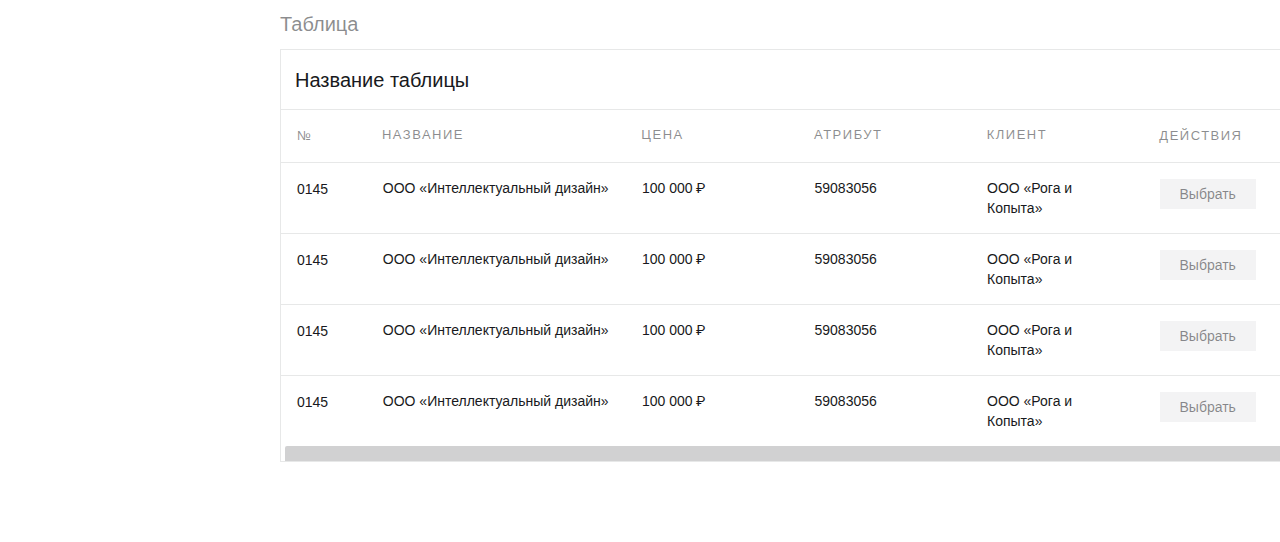
==== commit b463d1d6: "доделки по css html. карточки при фокусе принимают анимацию" ====
--- a/blocks.html
+++ b/blocks.html
@@ -292,7 +292,7 @@
                               <section class="blocks__more-tariff">
                                     <h3 class="blocks__name">Тарифы</h3>
                                     <div class="more-tariff__container">
-                                          <div class="more-tariff__free">
+                                          <a href="" class="more-tariff__free">
                                                 <div class="more-tariff__free-header">
                                                       <h4 class="more-tariff__free-headline">Бесплатно</h4>
                                                       <b class="more-tariff__free-price">0 ₽</b>
@@ -313,8 +313,8 @@
                                                             Вкусняшки</li>
                                                 </ul>
                                                 <button class="more-tariff__free-button">Выбрать тариф</button>
-                                          </div>
-                                          <div class="more-tariff__premium">
+                                          </a>
+                                          <a href="" class="more-tariff__premium">
                                                 <div class="more-tariff__premium-header">
                                                       <h4 class="more-tariff__premium-headline">Премиум</h4>
                                                       <b class="more-tariff__premium-price">10 000 ₽</b>
@@ -335,8 +335,8 @@
                                                             Вкусняшки</li>
                                                 </ul>
                                                 <button class="more-tariff__premium-button">Выбрать тариф</button>
-                                          </div>
-                                          <div class="more-tariff__unlimited">
+                                          </a>
+                                          <a href="" class="more-tariff__unlimited">
                                                 <div class="more-tariff__unlimited-header">
                                                       <h4 class="more-tariff__unlimited-headline">Безлимит</h4>
                                                       <b class="more-tariff__unlimited-price">90 000 ₽</b>
@@ -357,7 +357,7 @@
                                                             Вкусняшки</li>
                                                 </ul>
                                                 <button class="more-tariff__unlimited-button">Выбрать тариф</button>
-                                          </div>
+                                          </a>
                                     </div>
                               </section>
                               <section class="blocks__more-table">
--- a/css/style.css
+++ b/css/style.css
@@ -78,6 +78,7 @@
 }
 
 .header__navigation-logo {
+  display: block;
   position: fixed;
   box-sizing: border-box;
   z-index: 1;
@@ -87,6 +88,8 @@
 }
 
 .header__navigation-menu {
+  width: 100%;
+  box-sizing: border-box;
   padding: 120px 30px 30px;
   margin: 0;
   display: flex;
@@ -98,6 +101,7 @@
   font-size: 20px;
   line-height: 30px;
   color: #181920;
+  outline: none;
 }
 
 .header__navigation-menu-item:hover {
@@ -128,6 +132,7 @@
   line-height: 25px;
   margin-bottom: 5px;
   color: rgba(24, 25, 32, 0.5);
+  outline: none;
 }
 
 .header__navigation-item:hover,
@@ -1626,7 +1631,11 @@
   color: #2d52da;
 }
 
-.form-elements__field-multiple-select1:hover {
+.field-multiple-select1__item-container:hover {
+  border-color: rgba(24, 25, 32, 0.2);
+}
+
+.field-multiple-select1__item-container:focus {
   border-color: rgba(24, 25, 32, 0.2);
 }
 
@@ -1719,7 +1728,11 @@
   color: #2d52da;
 }
 
-.form-elements__field-multiple-select2:hover {
+.field-multiple-select2__item-container:hover {
+  border-color: rgba(24, 25, 32, 0.2);
+}
+
+.field-multiple-select2__item-container:focus {
   border-color: rgba(24, 25, 32, 0.2);
 }
 
@@ -4939,6 +4952,14 @@
   height: 50px;
 }
 
+.more-slider__wrapper {
+  margin-bottom: 40px;
+  min-height: 280px;
+  display: flex;
+  flex-direction: column;
+  justify-content: space-between;
+}
+
 .more-slider__container {
   padding: 0;
   margin: 0;
@@ -4986,11 +5007,46 @@
 }
 
 .more-slider__slider2 {
+  width: 683px;
+  box-sizing: border-box;
+  padding: 30px;
+  background-color: #f8f8fb;
+}
+
+.more-slider__slider2-text {
+  padding: 0;
+  margin-bottom: 30px;
+  font-size: 17px;
+  line-height: 25px;
+}
+
+.more-slider__slider2-autor {
+  display: flex;
+  align-items: center;
+}
+
+.more-slider__slider2-autor-name {
+  padding: 0;
+  margin-right: auto;
+  font-size: 20px;
+  line-height: 30px;
+  color: #181920;
+}
+
+.more-slider__slider2-autor-img {
+  width: 50px;
+  height: 50px;
+  margin-right: 15px;
+  border-radius: 50%;
+}
+
+.more-slider__slider2,
+.more-slider__slider1 {
   display: none;
 }
 
-.more-slider__wrapper {
-  margin-bottom: 40px;
+.more-slider__slider--active {
+  display: block;
 }
 
 .more-slider__button-wrapper {
@@ -5008,6 +5064,7 @@
   opacity: 0.5;
   transition: all 0.1s ease-in-out;
   background: url(../img/chevron_left.svg) top 50% left 50% no-repeat;
+  outline: none;
 }
 
 .more-slider__button-back:hover,
@@ -5025,6 +5082,7 @@
   transition: all 0.1s ease-in-out;
   transition: all 0.1s ease-in-out;
   background: url(../img/chevron_right.svg) top 50% left 50% no-repeat;
+  outline: none;
 }
 
 .more-slider__button-forward:hover,
@@ -5048,6 +5106,7 @@
 }
 
 .more-photo__slider {
+  display: none;
   position: absolute;
   left: 0;
   top: 0;
@@ -5074,6 +5133,7 @@
   transition: all 0.1s ease-in-out;
   background: white url(../img/chevron_right.svg) top 50% left 50% no-repeat;
   z-index: 3;
+  outline: none;
 }
 
 .more-photo__button-forward:hover,
@@ -5093,6 +5153,7 @@
   transition: all 0.1s ease-in-out;
   background: white url(../img/chevron_left.svg) top 50% left 50% no-repeat;
   z-index: 3;
+  outline: none;
 }
 
 .more-photo__button-back:hover,
@@ -5101,6 +5162,10 @@
   transform: translate(0, -2px);
 }
 
+.more-photo__slider--active {
+  display: block;
+}
+
 .blocks__more-tariff {
   margin-bottom: 50px;
 }
@@ -5130,9 +5195,11 @@
   transition: all 0.1s ease-in-out;
   color: #181920;
   cursor: pointer;
-}
-
-.more-tariff__free:hover {
+  outline: none;
+}
+
+.more-tariff__free:hover,
+.more-tariff__free:focus {
   box-shadow: 0 15px 30px 0 rgba(24, 25, 32, 0.1);
   transform: translate(0, -5px);
 }
@@ -5259,9 +5326,11 @@
   transition: all 0.1s ease-in-out;
   color: #181920;
   cursor: pointer;
-}
-
-.more-tariff__premium:hover {
+  outline: none;
+}
+
+.more-tariff__premium:hover,
+.more-tariff__premium:focus {
   box-shadow: 0 15px 30px 0 rgba(24, 25, 32, 0.1);
   transform: translate(0, -5px);
 }
@@ -5388,9 +5457,11 @@
   transition: all 0.1s ease-in-out;
   color: #181920;
   cursor: pointer;
-}
-
-.more-tariff__unlimited:hover {
+  outline: none;
+}
+
+.more-tariff__unlimited:hover,
+.more-tariff__unlimited:focus {
   box-shadow: 0 15px 30px 0 rgba(24, 25, 32, 0.1);
   transform: translate(0, -5px);
 }
@@ -6334,9 +6405,11 @@
   transition: all 0.1s ease-in-out;
   color: #181920;
   cursor: pointer;
-}
-
-.components__cart1:hover {
+  outline: none;
+}
+
+.components__cart1:hover,
+.components__cart1:focus {
   box-shadow: 0 -15px 35px 0 rgba(24, 25, 32, 0.1);
   transform: translate(0, -5px);
 }
